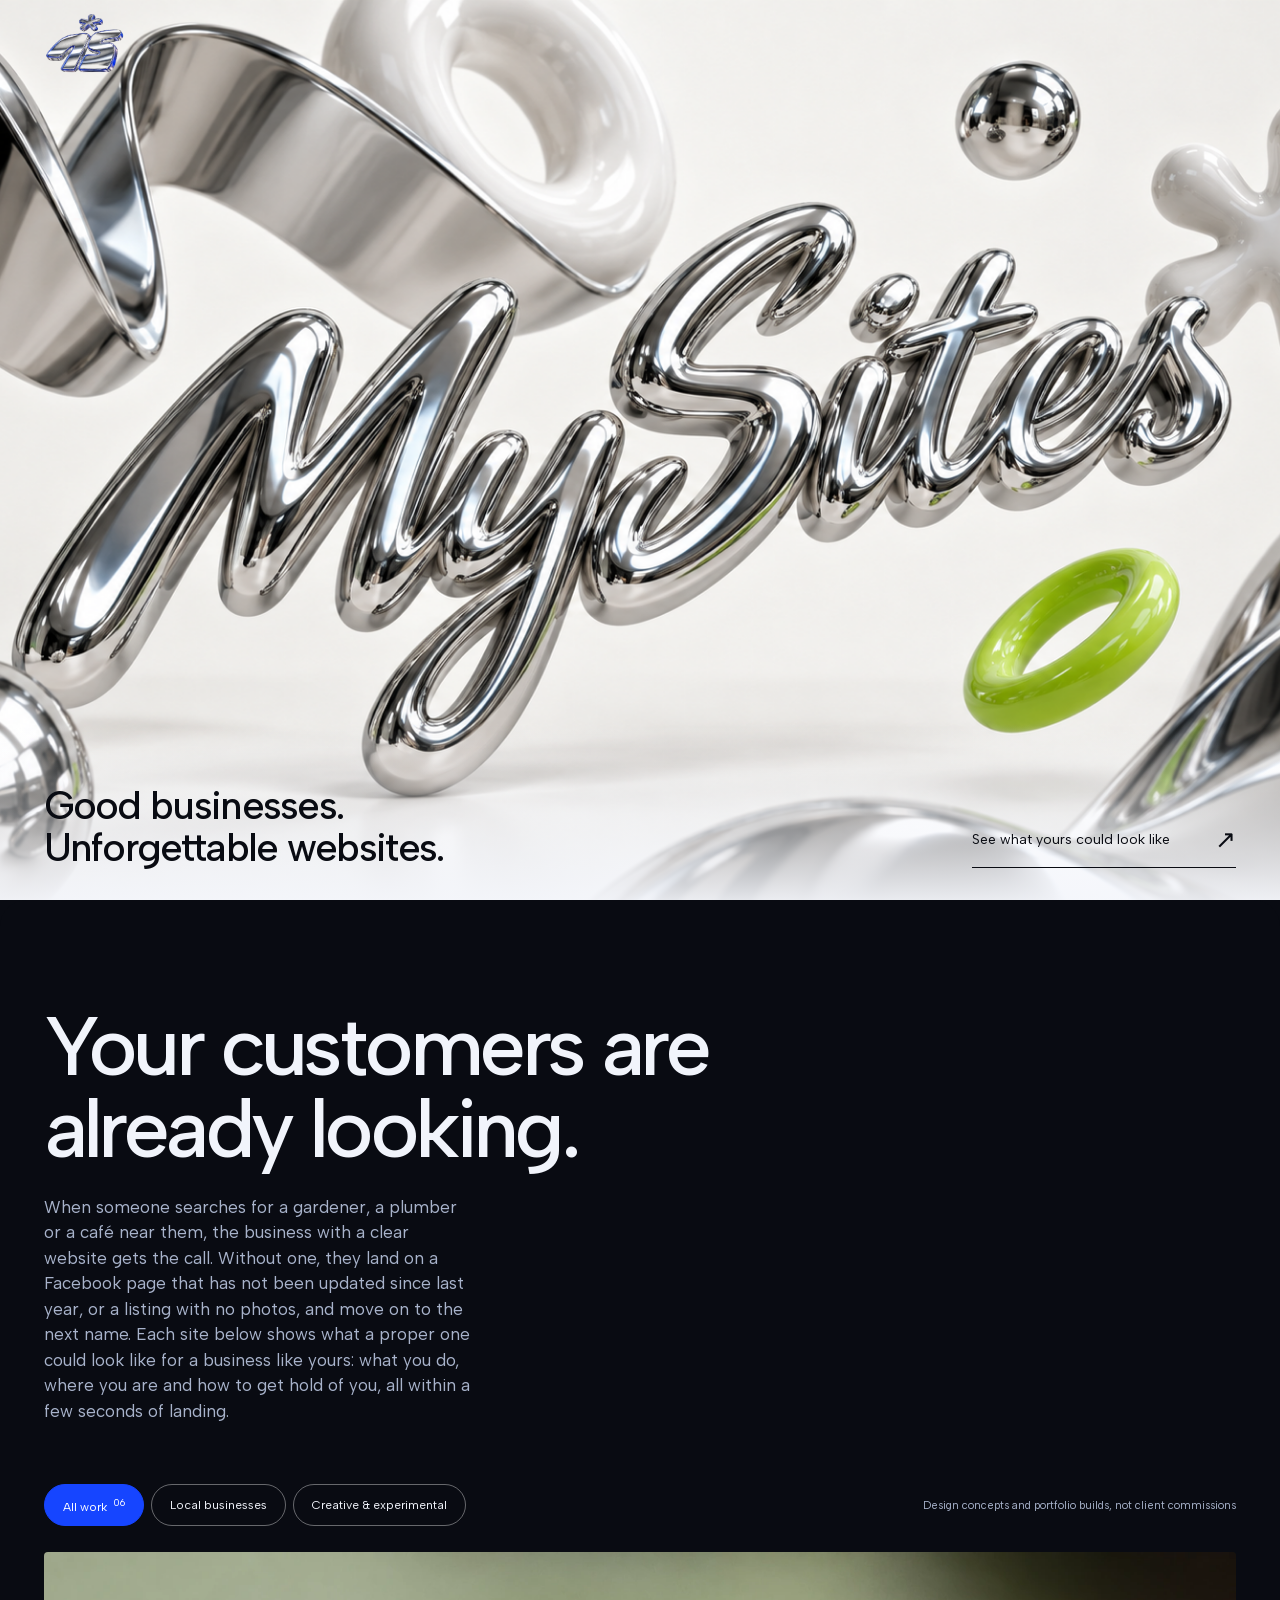
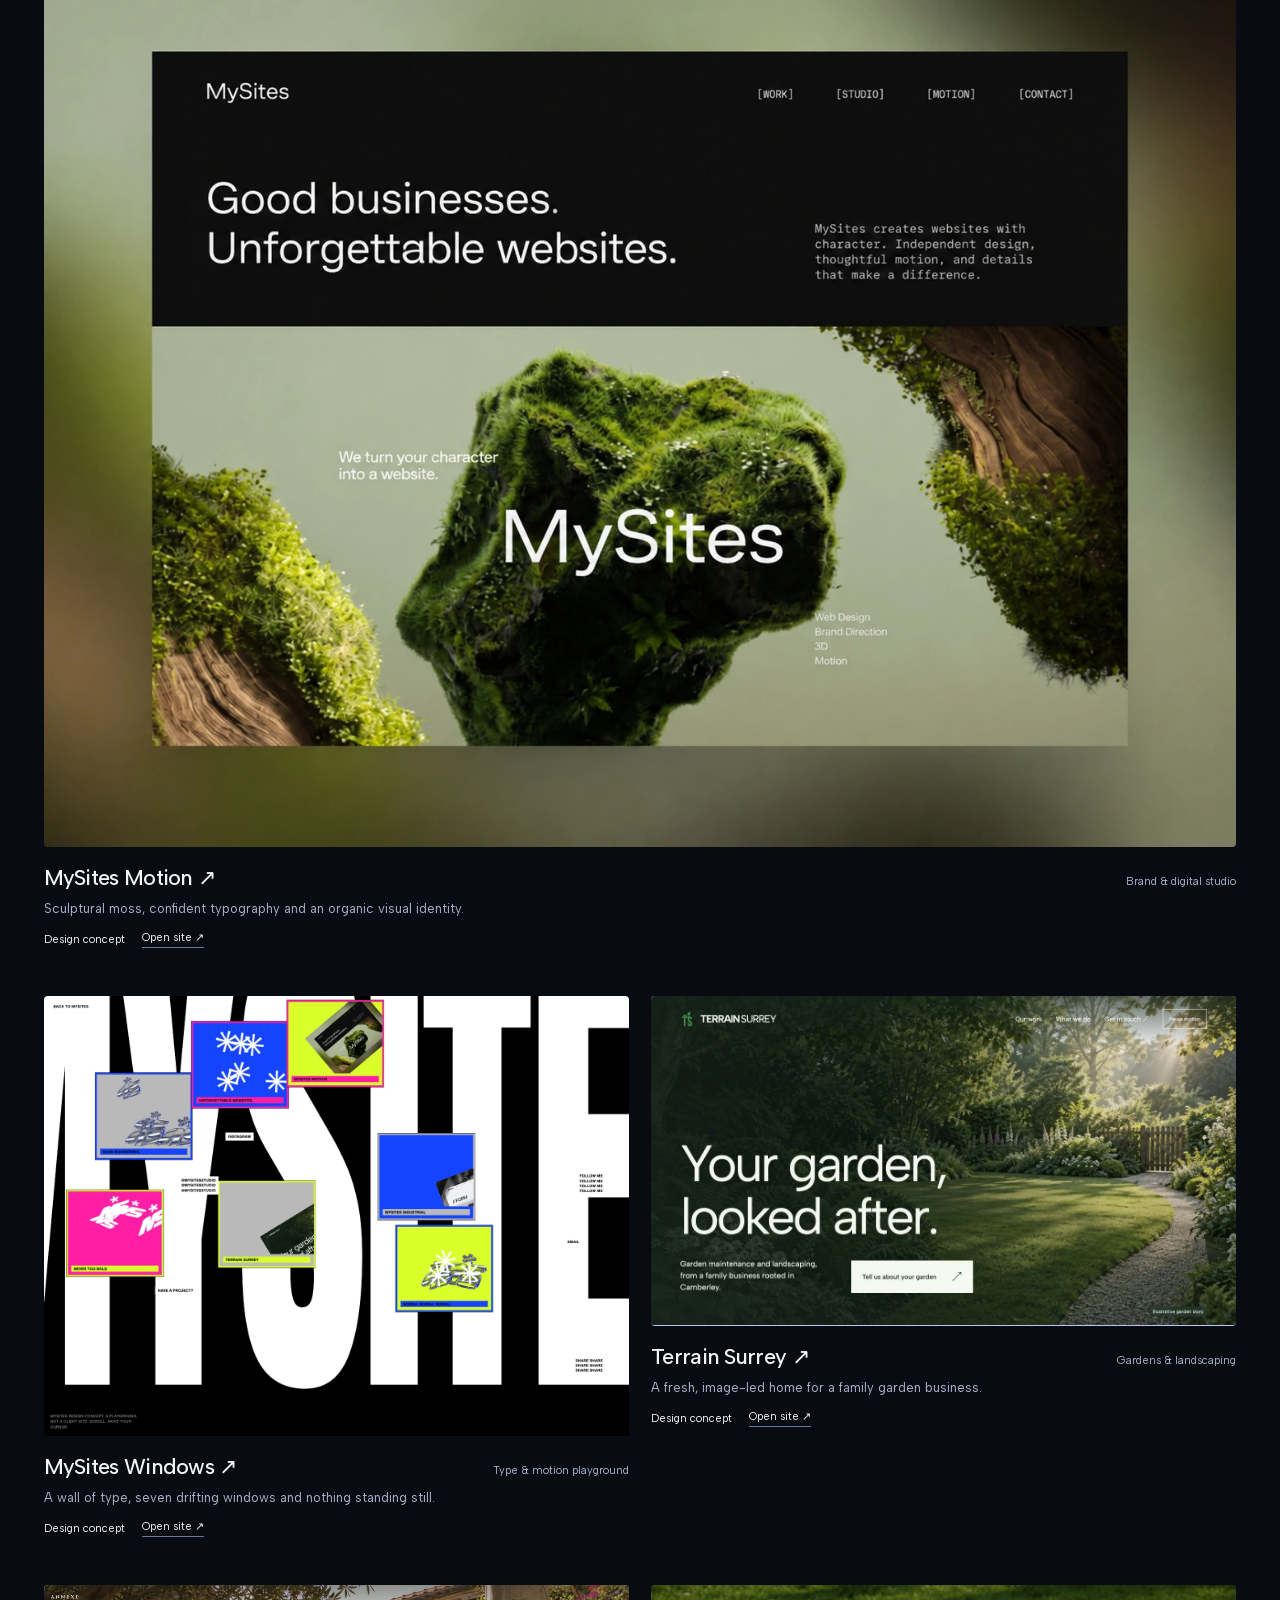
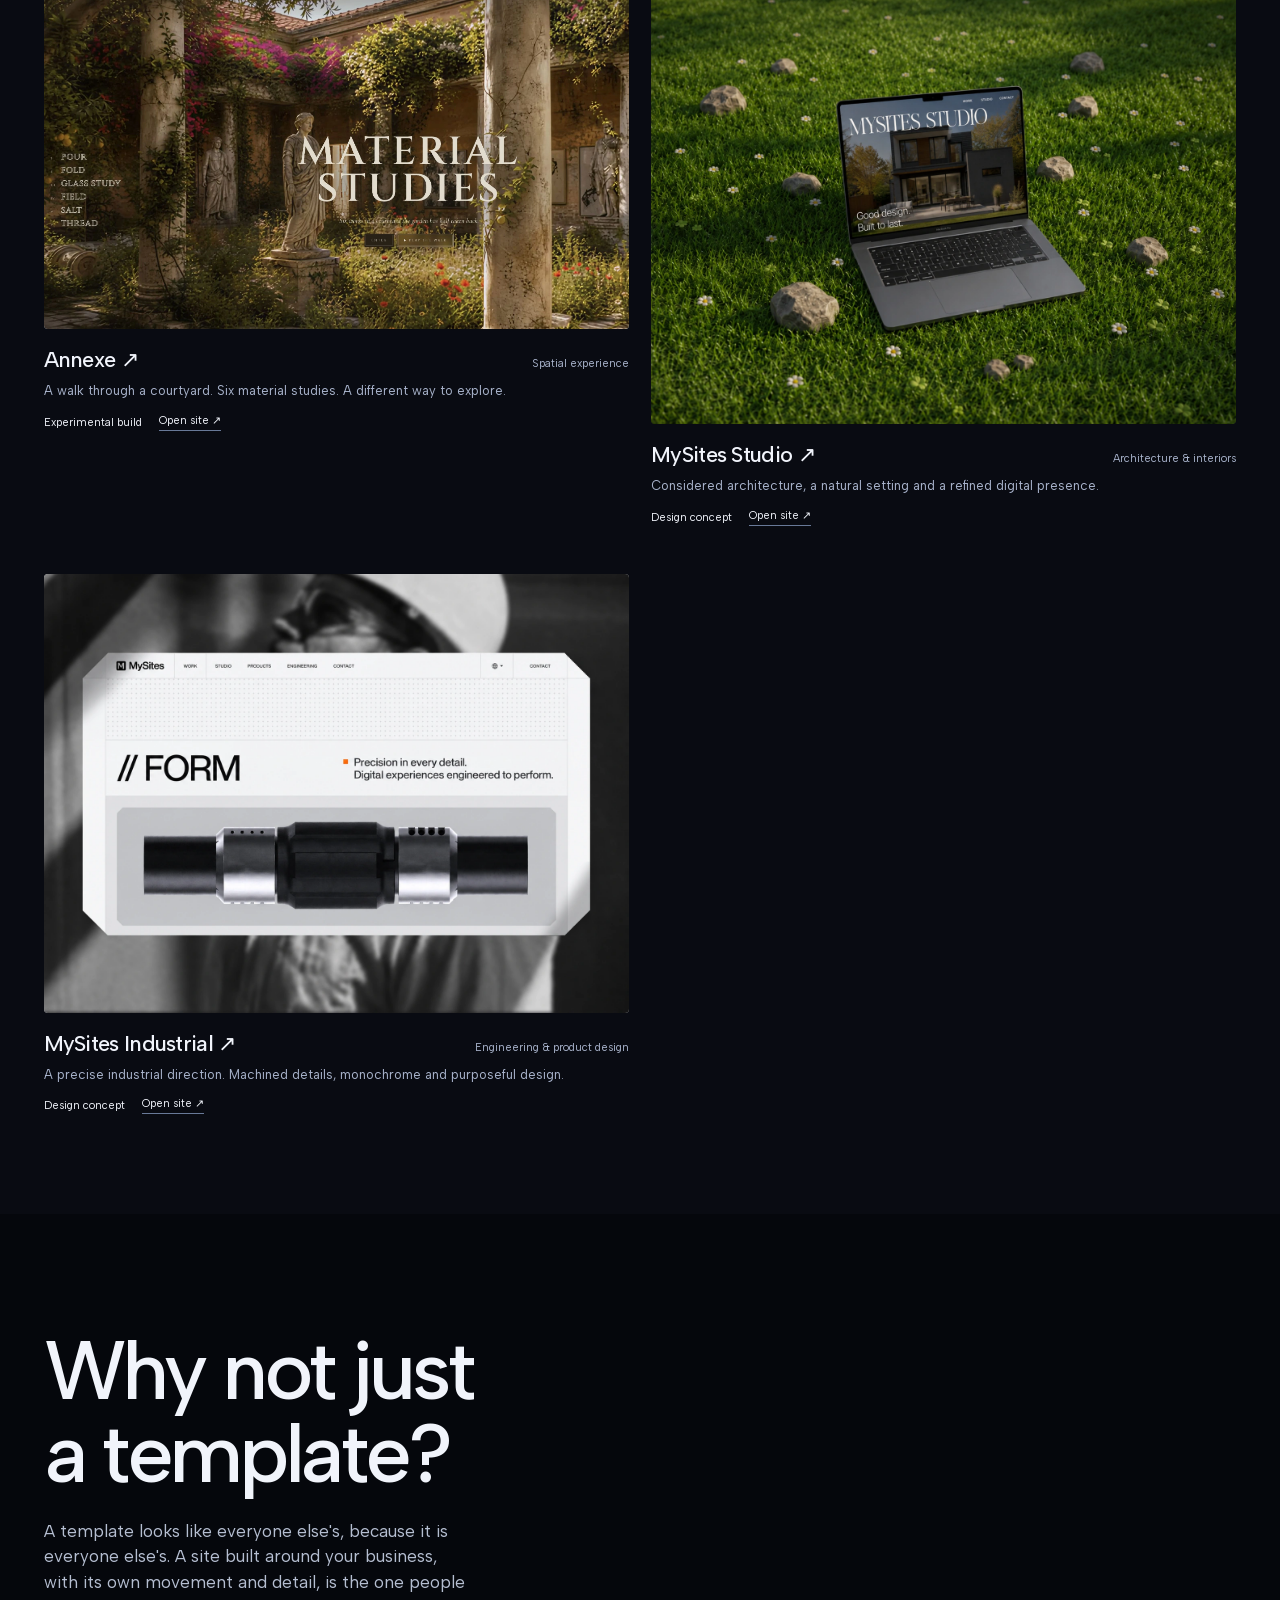
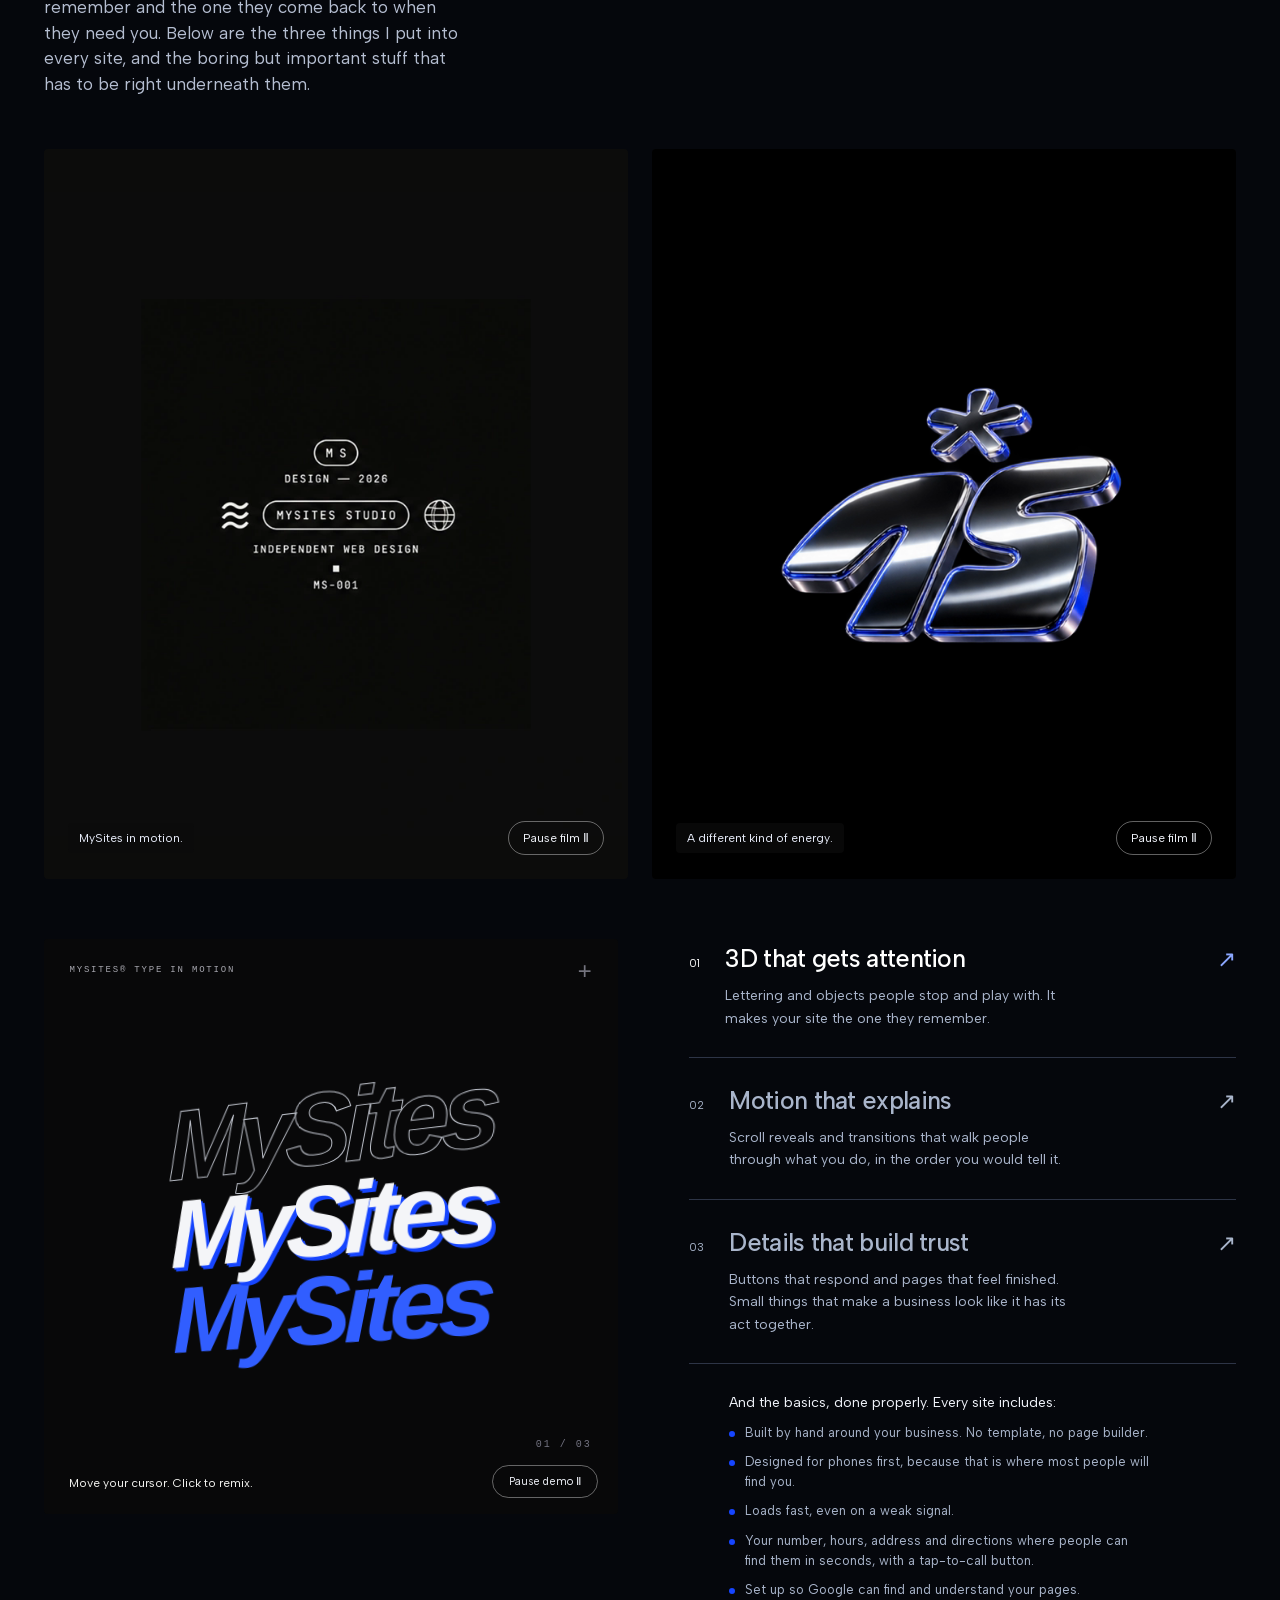
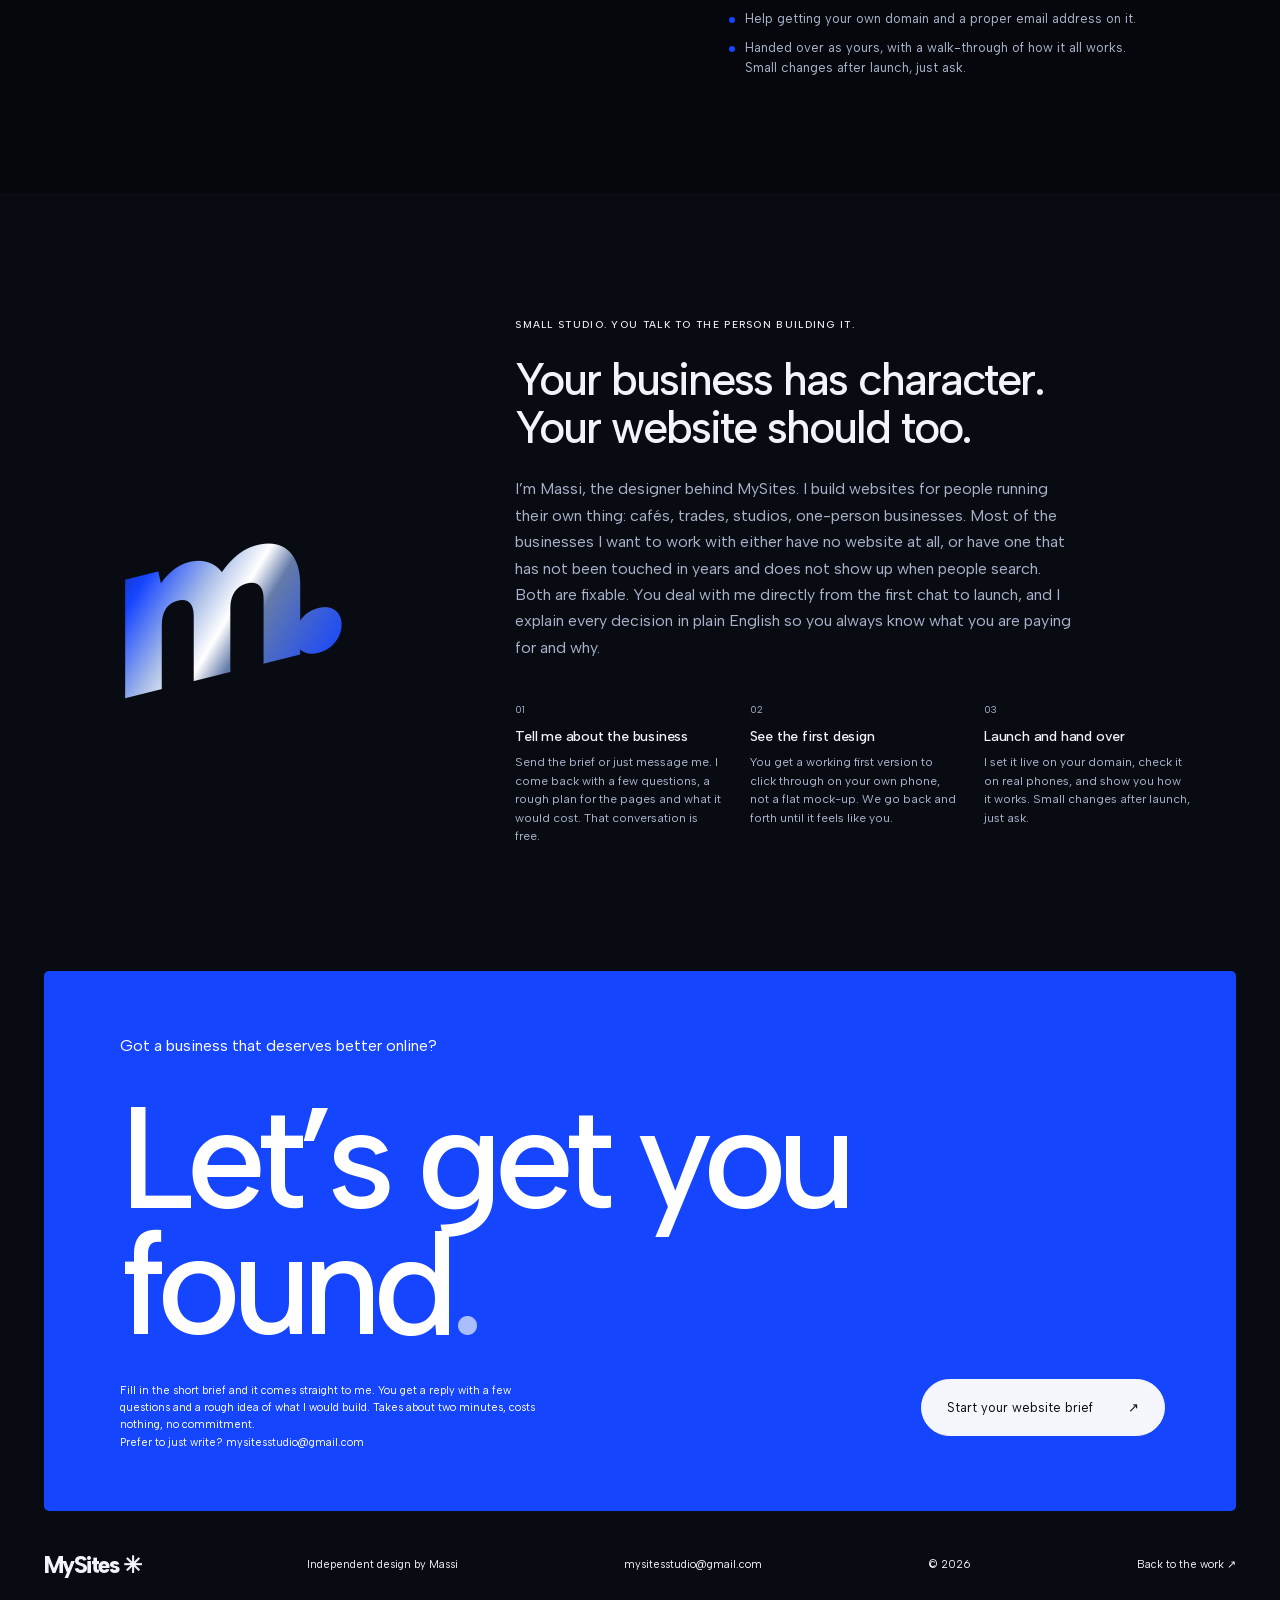
==== 08-portfolio/index.html @ cdf66509 "Smoother, slower preview scrub and softer page scroll Co-Authored-By: Claude Fable 5.1 <noreply@anth" ====
<!doctype html>
<html lang="en-GB">
<head>
<meta charset="utf-8"><meta name="viewport" content="width=device-width,initial-scale=1">
<title>MySites. Websites for local businesses, by Massi.</title>
<meta name="description" content="MySites builds websites for local businesses that need to be found, trusted and called. Independent web design by Massi. Start with a short brief.">
<meta name="theme-color" content="#090b12">
<link rel="icon" href="data:image/svg+xml,%3Csvg xmlns='http://www.w3.org/2000/svg' viewBox='0 0 64 64'%3E%3Crect width='64' height='64' rx='12' fill='%23d4ff38'/%3E%3Ctext x='12' y='47' font-size='45' font-family='Arial' font-weight='bold'%3Em%3C/text%3E%3C/svg%3E">
<link rel="preload" as="image" href="assets/mysites-chrome-gpt.png">
<link rel="stylesheet" href="assets/vendor/lenis.css"><link rel="stylesheet" href="style.css?v=37">
</head>
<body>
<a class="skip" href="#work">Skip to work</a>
<header class="header">
<a href="#" class="brand brand-mark" aria-label="MySites home"><img src="assets/mysites-monogram.webp" alt="MySites" width="443" height="338" decoding="async"></a>

</header>
<main>
<div class="hero-runway" id="hero-runway" data-film="assets/mysites-seedance2-upscaled.mp4">
<section class="hero" aria-labelledby="hero-title">
<div class="hero-top"><span>Independent web design. A little less ordinary.</span><div class="scene-tools" id="film-controls" hidden><button id="film-play" type="button">Play film ▷</button><button id="film-pause" type="button" aria-pressed="false">Pause motion Ⅱ</button></div></div>
<div id="stage" role="img" aria-label="MySites in mirror-polished chrome, surrounded by sculpted silver ribbons and porcelain objects"><img class="hero-poster" src="assets/mysites-chrome-gpt.png" alt="" width="1672" height="941" fetchpriority="high"><video id="hero-film" muted playsinline preload="none" aria-hidden="true" disablepictureinpicture></video></div>
<div class="hero-bottom"><h1 id="hero-title">Good businesses.<br>Unforgettable websites.</h1><a href="#work" class="work-link">See what yours could look like <span aria-hidden="true">↗</span></a></div>
</section>
</div>
<section class="work-section" id="work" aria-labelledby="work-title">
<div class="section-heading"><h2 id="work-title">Your customers are<br>already looking.</h2><p>When someone searches for a gardener, a plumber or a café near them, the business with a clear website gets the call. Without one, they land on a Facebook page that has not been updated since last year, or a listing with no photos, and move on to the next name. Each site below shows what a proper one could look like for a business like yours: what you do, where you are and how to get hold of you, all within a few seconds of landing.</p></div>
<div class="work-bar"><div role="group" aria-label="Filter projects" class="filters"><button class="active" data-filter="all" aria-pressed="true">All work <sup>06</sup></button><button data-filter="business" aria-pressed="false">Local businesses</button><button data-filter="creative" aria-pressed="false">Creative & experimental</button></div><span class="work-note">Design concepts and portfolio builds, not client commissions</span></div>
<p id="filter-status" class="sr-only" aria-live="polite"></p>
<div id="projects" class="projects"></div>
</section>
<section id="playground" class="playground" aria-labelledby="play-title">
<div class="play-intro"><h2 id="play-title">Why not just<br>a template?</h2><p>A template looks like everyone else's, because it is everyone else's. A site built around your business, with its own movement and detail, is the one people remember and the one they come back to when they need you. Below are the three things I put into every site, and the boring but important stuff that has to be right underneath them.</p></div>
<div class="brand-studies">
<figure class="brand-ident"><video id="brand-ident-film" muted loop playsinline preload="metadata" poster="assets/mysites-brand-ident.webp" aria-label="MySites motion identity: five fast-cut monochrome studio layouts"><source src="assets/mysites-brand-ident.mp4" type="video/mp4"></video><figcaption><span>MySites in motion.</span><button id="ident-pause" type="button" aria-pressed="false" aria-label="Pause monochrome film">Pause film Ⅱ</button></figcaption></figure>
<figure class="brand-ident"><video id="montage-film" muted loop playsinline preload="metadata" poster="assets/montage/a0.png" aria-label="MySites chrome and cobalt motion film"><source src="assets/mysites-fast-montage.mp4?v=2" type="video/mp4"></video><figcaption><span>A different kind of energy.</span><button type="button" aria-pressed="false" aria-label="Pause chrome film">Pause film Ⅱ</button></figcaption></figure>
</div>
<div class="play-layout">
<div class="experiment" data-demo="3d"><div class="identity-stage"><span class="identity-label">MYSITES® TYPE IN MOTION</span><span class="identity-cross" aria-hidden="true">+</span><button class="identity-remix" type="button" aria-label="Remix the MySites typography" data-layout="0"><span class="identity-stack" aria-hidden="true"><span>MySites</span><span>MySites</span><span>MySites</span></span></button><span class="identity-index" aria-hidden="true">01 / 03</span></div><div class="demo-type" aria-hidden="true"><span>Make</span><span>your</span><span>move.</span></div><div class="demo-interact" aria-hidden="true"><div class="demo-button">Hello, you. <span>↗</span></div><span class="demo-hint">Move your pointer around</span></div><span class="experiment-caption">Move your cursor. Click to remix.</span><button id="demo-pause" aria-pressed="false" type="button">Pause demo Ⅱ</button></div>
<div class="capabilities"><button class="capability active" data-demo="3d" aria-pressed="true"><span class="cap-number">01</span><span><strong>3D that gets attention</strong><small>Lettering and objects people stop and play with. It makes your site the one they remember.</small></span><span class="cap-arrow">↗</span></button><button class="capability" data-demo="motion" aria-pressed="false"><span class="cap-number">02</span><span><strong>Motion that explains</strong><small>Scroll reveals and transitions that walk people through what you do, in the order you would tell it.</small></span><span class="cap-arrow">↗</span></button><button class="capability" data-demo="interaction" aria-pressed="false"><span class="cap-number">03</span><span><strong>Details that build trust</strong><small>Buttons that respond and pages that feel finished. Small things that make a business look like it has its act together.</small></span><span class="cap-arrow">↗</span></button><div class="foundation"><strong>And the basics, done properly. Every site includes:</strong><ul class="includes"><li>Built by hand around your business. No template, no page builder.</li><li>Designed for phones first, because that is where most people will find you.</li><li>Loads fast, even on a weak signal.</li><li>Your number, hours, address and directions where people can find them in seconds, with a tap-to-call button.</li><li>Set up so Google can find and understand your pages.</li><li>Help getting your own domain and a proper email address on it.</li><li>Handed over as yours, with a walk-through of how it all works. Small changes after launch, just ask.</li></ul></div></div>
</div>
</section>
<section class="about" aria-labelledby="about-title"><span class="about-mark" aria-hidden="true">m.</span><div><p class="kicker">SMALL STUDIO. YOU TALK TO THE PERSON BUILDING IT.</p><h2 id="about-title">Your business has character.<br>Your website should too.</h2><p>I’m Massi, the designer behind MySites. I build websites for people running their own thing: cafés, trades, studios, one-person businesses. Most of the businesses I want to work with either have no website at all, or have one that has not been touched in years and does not show up when people search. Both are fixable. You deal with me directly from the first chat to launch, and I explain every decision in plain English so you always know what you are paying for and why.</p><div class="process"><span><b>01</b><strong>Tell me about the business</strong><small>Send the brief or just message me. I come back with a few questions, a rough plan for the pages and what it would cost. That conversation is free.</small></span><span><b>02</b><strong>See the first design</strong><small>You get a working first version to click through on your own phone, not a flat mock-up. We go back and forth until it feels like you.</small></span><span><b>03</b><strong>Launch and hand over</strong><small>I set it live on your domain, check it on real phones, and show you how it works. Small changes after launch, just ask.</small></span></div></div></section>
<section id="contact" class="contact" aria-labelledby="contact-title"><p>Got a business that deserves better online?</p><h2 id="contact-title">Let’s get you<br>found<span>.</span></h2><button class="contact-button" id="open-brief">Start your website brief <span aria-hidden="true">↗</span></button><p class="contact-note">Fill in the short brief and it comes straight to me. You get a reply with a few questions and a rough idea of what I would build. Takes about two minutes, costs nothing, no commitment.<br>Prefer to just write? <a href="mailto:mysitesstudio@gmail.com">mysitesstudio@gmail.com</a></p></section>
</main>
<footer><a href="#" class="brand">MySites<span aria-hidden="true">✳</span></a><span>Independent design by Massi</span><a href="mailto:mysitesstudio@gmail.com">mysitesstudio@gmail.com</a><span>© 2026</span><a href="#work">Back to the work ↗</a></footer>
<dialog id="brief-dialog" aria-labelledby="brief-title"><form id="brief-form"><div class="dialog-top"><p class="kicker">YOUR PROJECT BRIEF</p><button type="button" id="close-brief" aria-label="Close project brief">×</button></div><h2 id="brief-title">Tell me about it.</h2><p class="brief-note">This opens an email to mysitesstudio@gmail.com with your answers filled in. Nothing is stored on this site.</p><label for="business">Business name</label><input id="business" name="business" required maxlength="120" autocomplete="organization"><label for="service">What do you need?</label><select id="service" name="service"><option>A first website</option><option>A website refresh</option><option>A portfolio or creative site</option><option>3D and animation</option></select><label for="details">A little about your project</label><textarea id="details" name="details" required maxlength="3000" rows="4" placeholder="What do you do, and what should the website get people to do? Call, book, visit, order?"></textarea><button class="save-brief" type="submit">Email your brief ↗</button><p id="brief-status" role="status"></p></form></dialog>

<script src="identity.js?v=1" defer></script><script type="module" src="scroll.js?v=2"></script>
<script src="main.js?v=17" defer></script><script type="module" src="hero.js?v=12"></script>
</body></html>
---- 08-portfolio/assets/vendor/lenis.css ----
html.lenis,
html.lenis body {
  height: auto;
}

.lenis:not(.lenis-autoToggle).lenis-stopped {
  overflow: clip;
}

.lenis [data-lenis-prevent],
.lenis [data-lenis-prevent-wheel],
.lenis [data-lenis-prevent-touch],
.lenis [data-lenis-prevent-vertical],
.lenis [data-lenis-prevent-horizontal] {
  overscroll-behavior: contain;
}

.lenis.lenis-smooth iframe {
  pointer-events: none;
}

.lenis.lenis-autoToggle {
  transition-property: overflow;
  transition-duration: 1ms;
  transition-behavior: allow-discrete;
}
---- 08-portfolio/style.css ----
@font-face{font-family:Albert;src:url(assets/albert-sans-latin.woff2) format("woff2");font-weight:100 900;font-style:normal;font-display:swap}
:root{--paper:#f4f6fb;--ink:#090b12;--muted:#5c6476;--acid:#1645ff;--line:#d4dbe8;--ease:cubic-bezier(.16,1,.3,1);color-scheme:light}*{box-sizing:border-box}html{scroll-behavior:smooth;scroll-padding-top:90px}body{margin:0;background:var(--paper);color:var(--ink);font-family:Albert,Arial,Helvetica,sans-serif;-webkit-font-smoothing:antialiased}button,input,textarea,select{font:inherit}a{color:inherit;text-decoration:none}button,a{-webkit-tap-highlight-color:transparent}button{color:inherit;cursor:pointer}button:focus-visible,a:focus-visible,input:focus-visible,textarea:focus-visible,select:focus-visible{outline:3px solid #4272ff;outline-offset:5px}button:disabled{cursor:default;opacity:.4}::selection{background:var(--acid);color:var(--ink)}h1,h2,h3,p{margin:0}button{border:0}img{display:block;width:100%;height:auto}.skip{position:fixed;top:-80px;left:20px;z-index:20;background:var(--acid);padding:15px}.skip:focus{top:20px}.sr-only{position:absolute;width:1px;height:1px;overflow:hidden;clip-path:inset(50%)}.header{height:86px;margin:0 3.4%;display:flex;align-items:center;justify-content:space-between;border-bottom:1px solid var(--line);position:relative;z-index:3}.brand{font-size:29px;font-weight:800;letter-spacing:-1.5px;display:flex;align-items:center;gap:5px}.brand-star{font-size:29px}.header nav{display:flex;gap:34px;align-items:center;font-size:14px}.header nav a{transition:opacity .2s}.header nav a:hover{opacity:.6}sup{font-size:10px;vertical-align:super;margin-left:3px;font-weight:400}.nav-contact{background:var(--ink);color:white;padding:13px 18px;border-radius:3px;display:flex;gap:24px}.hero{height:calc(100svh - 86px);min-height:600px;max-height:1050px;position:relative;padding:25px 3.4% 32px;display:flex;flex-direction:column;overflow:hidden}.hero-top{display:flex;justify-content:space-between;align-items:center;font-size:12px;color:#4f586c;position:relative;z-index:2}.scene-tools{display:flex;gap:17px}.scene-tools button{font-size:11px;background:none;padding:10px 0;color:#4f586c}.hero-bottom{position:relative;z-index:2;margin-top:auto;display:flex;justify-content:space-between;align-items:flex-end;pointer-events:none}.hero-bottom a{pointer-events:auto}.hero h1{font-size:clamp(26px,3.1vw,47px);font-weight:500;letter-spacing:-1.7px;line-height:1.04}.work-link{display:flex;align-items:center;gap:45px;font-size:14px;border-bottom:1px solid var(--ink);padding:0 0 13px}.work-link span{font-size:25px;transition:transform .2s}.work-link:hover span{transform:translate(3px,-3px)}#stage{position:absolute;inset:0 0 85px;touch-action:pan-y}#stage canvas{width:100%;height:100%;display:block}.fallback-word{position:absolute;inset:0;display:flex;align-items:center;justify-content:center;font-size:clamp(50px,16vw,230px);font-weight:800;font-style:italic;letter-spacing:-.07em;color:#65718a;transform:rotate(-8deg)}.scene-ready .fallback-word{display:none}.work-section{padding:105px 3.4% 100px;background:#eef1f8;border-radius:26px 26px 0 0;position:relative}.section-heading{max-width:770px}.kicker{font-size:10px;font-weight:500;letter-spacing:1.3px;margin-bottom:25px}.section-heading h2,.play-intro h2{font-size:clamp(42px,6.5vw,94px);line-height:.99;letter-spacing:-.055em;font-weight:500}.section-heading>p:last-child,.play-intro>p:last-child{font-size:17px;line-height:1.5;max-width:430px;margin-top:25px;color:var(--muted)}.work-bar{display:flex;align-items:center;justify-content:space-between;margin:60px 0 26px;gap:25px}.filters{display:flex;gap:7px;flex-wrap:wrap}.filters button{background:transparent;border:1px solid #b8c4db;border-radius:30px;padding:11px 18px;font-size:12px;transition:background .2s,color .2s}.filters button.active{background:var(--ink);color:white;border-color:var(--ink)}.filters button:not(.active):hover{background:#dce5ff}.work-note{font-size:11px;color:var(--muted)}.projects{display:grid;grid-template-columns:repeat(2,minmax(0,1fr));gap:48px 22px}.project{min-width:0}.project:first-child{grid-column:1/-1}.project[hidden]{display:none}.project-meta{display:flex;justify-content:space-between;gap:10px;margin-top:17px;align-items:baseline}.project-meta h3{font-size:22px;font-weight:500;letter-spacing:-.7px}.project-meta .project-type{font-size:11px;color:var(--muted)}.project-desc{font-size:13px;color:var(--muted);margin-top:8px;line-height:1.5}.project-links{display:flex;align-items:center;gap:17px;flex-wrap:wrap;margin-top:13px;font-size:11px}.project-links a{border-bottom:1px solid #a4b0c8;padding-bottom:3px}.project-links a:hover{border-color:var(--ink)}.playground{padding:115px 3.4%;background:var(--ink);color:var(--paper)}.play-intro>p:last-child{color:#b5bed1}.play-layout{display:grid;grid-template-columns:1.05fr 1fr;gap:6%;margin-top:60px;align-items:stretch}.experiment{background:var(--acid);min-height:460px;position:relative;overflow:hidden;border-radius:4px;color:var(--ink);display:grid;place-items:center;perspective:800px}.experiment-caption{position:absolute;bottom:24px;left:25px;font-size:12px}.experiment>button{position:absolute;right:20px;bottom:16px;padding:9px;background:none;font-size:11px}.demo-orbit{width:250px;height:250px;position:relative;transform-style:preserve-3d;animation:orbit 12s linear infinite}.orbit-ring{position:absolute;inset:0;border:21px solid #e9eef8;border-top-color:#7588b6;border-bottom-color:white;border-radius:50%;box-shadow:0 5px 12px #15254f33,inset 0 5px 8px #15254f30}.ring-a{transform:rotateY(62deg) rotateX(12deg)}.ring-b{transform:rotateX(65deg) rotateY(-30deg)}.orbit-core{position:absolute;inset:80px;background:radial-gradient(circle at 32% 22%,#fff,#b4c3e2 40%,#333e5a 85%);border-radius:50%;box-shadow:20px 20px 35px #15254f25}.demo-type{display:none;font-weight:800;font-size:100px;letter-spacing:-7px;line-height:.82;text-align:left}.demo-type span{display:block;animation:word-slide 3s var(--ease) infinite alternate}.demo-type span:nth-child(2){animation-delay:.13s}.demo-type span:nth-child(3){animation-delay:.26s}.demo-interact{display:none;flex-direction:column;gap:28px;align-items:center}.demo-button{background:var(--ink);color:var(--acid);font-size:23px;padding:28px 38px;border-radius:80px;transform:translate(var(--mx,0px),var(--my,0px));transition:transform .18s ease-out;display:flex;gap:55px}.demo-hint{font-size:12px}.experiment[data-demo="motion"] .demo-orbit,.experiment[data-demo="interaction"] .demo-orbit{display:none}.experiment[data-demo="motion"] .demo-type{display:block}.experiment[data-demo="interaction"] .demo-interact{display:flex}.demo-paused *{animation-play-state:paused!important}.capability{display:flex;text-align:left;align-items:baseline;gap:25px;width:100%;background:none;color:#a9b5cb;border-bottom:1px solid #2d3446;padding:27px 0;transition:color .2s}.capability:first-child{padding-top:4px}.capability.active,.capability:hover{color:var(--paper)}.cap-number{font-size:11px}.capability strong{font-size:25px;font-weight:500;letter-spacing:-.7px}.capability small{display:block;max-width:340px;font-size:14px;line-height:1.6;margin-top:12px;color:#a9b5cb}.cap-arrow{margin-left:auto;font-size:23px}.capability.active .cap-arrow{color:var(--acid)}.foundation{padding:28px 0 0 40px}.foundation strong{font-size:14px;font-weight:400}.foundation p{font-size:13px;color:#a9b5cb;line-height:1.6;margin-top:9px;max-width:330px}.about{padding:125px 7%;display:grid;grid-template-columns:1fr 2fr;gap:8%;align-items:center}.about-mark{font-size:230px;font-weight:900;font-style:italic;letter-spacing:-25px;transform:rotate(-14deg)}.about h2{font-size:clamp(30px,3.5vw,50px);font-weight:500;letter-spacing:-2px;line-height:1.06}.about p:not(.kicker){font-size:16px;color:var(--muted);line-height:1.65;max-width:560px;margin-top:25px}.process{display:flex;gap:26px;margin-top:42px;font-size:12px}.process b{display:block;font-size:10px;margin-bottom:12px;font-weight:400;color:var(--muted)}.contact{margin:0 3.4%;background:var(--acid);padding:65px 6% 60px;border-radius:5px;position:relative}.contact>p:first-child{font-size:16px;margin-bottom:40px}.contact h2{font-size:clamp(65px,11.2vw,162px);letter-spacing:-.065em;line-height:.88;font-weight:500}.contact h2>span{color:#a9bdff}.contact-button{position:absolute;right:6%;bottom:75px;background:var(--ink);color:white;border-radius:3px;padding:20px 25px;display:flex;gap:35px;align-items:center;font-size:13px;transition:transform .2s}.contact-button:hover{transform:translateY(-4px)}.contact-note{font-size:11px;margin-top:35px}footer{padding:40px 3.4%;display:flex;justify-content:space-between;align-items:center;font-size:11px;color:var(--muted)}footer .brand{font-size:23px;color:var(--ink)}dialog{border:0;border-radius:8px;width:min(560px,calc(100% - 28px));padding:36px;background:var(--paper);max-height:90dvh;box-shadow:0 20px 100px #0003}dialog::backdrop{background:#080d2088;backdrop-filter:blur(6px)}.dialog-top{display:flex;justify-content:space-between}.dialog-top .kicker{margin:0;padding-top:10px}.dialog-top button{font-size:28px;background:none;padding:0 7px}dialog h2{font-size:40px;font-weight:500;letter-spacing:-2px;margin-top:15px}.brief-note{font-size:13px;line-height:1.5;color:var(--muted);margin:15px 0 25px}dialog label{font-size:12px;display:block;margin:18px 0 8px}input,select,textarea{display:block;width:100%;padding:12px;background:white;border:1px solid #aebbd3;border-radius:3px;color:var(--ink)}textarea{resize:vertical}.save-brief{background:var(--ink);color:white;padding:16px;width:100%;margin-top:23px;border-radius:3px}#brief-status{font-size:12px;line-height:1.5;margin-top:12px;color:#1645ff}@keyframes orbit{from{transform:rotateY(-25deg) rotateZ(-20deg)}to{transform:rotateY(335deg) rotateZ(340deg)}}@keyframes word-slide{0%,15%{transform:translateX(-15px)}80%,100%{transform:translateX(25px)}}
@media(min-width:1600px){.projects,.section-heading,.work-bar,.play-intro,.play-layout{max-width:1600px;margin-left:auto;margin-right:auto}}
@media(max-width:800px){.header{height:74px}.header nav{gap:20px}.header nav a{font-size:12px}.brand{font-size:25px}.hero{height:calc(90svh - 74px);min-height:580px}.hero-top>span{max-width:170px;line-height:1.4}.hero h1{font-size:31px}.hero-bottom{align-items:flex-start;gap:20px;flex-direction:column}.work-link{gap:30px;font-size:12px;padding-bottom:7px}#stage{bottom:160px}.section-heading h2,.play-intro h2{font-size:60px}.work-section,.playground{padding-top:80px;padding-bottom:80px}.work-bar{align-items:flex-start;flex-direction:column;margin-top:40px}.project-meta{align-items:flex-start;flex-direction:column;gap:5px}.project-meta h3{font-size:21px}.project-desc{font-size:12px}.play-layout{grid-template-columns:1fr;gap:45px}.experiment{min-height:420px}.about{grid-template-columns:1fr;gap:35px;padding:75px 5%}.about-mark{font-size:110px;letter-spacing:-12px;line-height:1}.about h2{font-size:42px}.contact{padding:45px 6%}.contact-button{position:static;margin-top:35px}.contact h2{font-size:100px}.contact-note{margin-top:17px}footer{flex-wrap:wrap;gap:25px}footer>span{font-size:10px}}
@media(max-width:520px){.header{margin:0 5%;height:72px}.header nav{gap:17px}.header nav a:nth-child(2){display:none}.nav-contact{padding:10px 12px;gap:8px}.header .brand{font-size:23px}.brand-star{font-size:22px}.hero{padding:14px 5% 29px;min-height:590px;height:calc(90svh - 72px)}.hero-top{align-items:flex-start;font-size:10px}.hero-top>span{max-width:150px}.scene-tools{gap:12px}.scene-tools button{font-size:10px;padding-top:0}.hero h1{font-size:32px;letter-spacing:-1.3px}#stage{inset:50px -4% 150px}.work-section,.playground{padding:65px 5%}.section-heading h2,.play-intro h2{font-size:43px}.section-heading>p:last-child,.play-intro>p:last-child{font-size:15px;max-width:300px}.kicker{font-size:9px;margin-bottom:22px}.filters{gap:6px}.filters button{font-size:10px;padding:10px 13px}.projects{grid-template-columns:1fr;gap:35px}.project-meta{flex-direction:row;align-items:baseline}.project-meta .project-type{font-size:10px}.experiment{min-height:360px}.demo-orbit{width:210px;height:210px}.orbit-core{inset:65px}.capability{gap:16px;padding:24px 0}.capability strong{font-size:22px}.capability small{font-size:13px}.foundation{padding-left:31px}.about h2{font-size:36px;letter-spacing:-1.5px}.about p:not(.kicker){font-size:15px}.process{gap:19px;font-size:10px}.contact{margin:0 5%}.contact h2{font-size:75px}.contact>p:first-child{font-size:14px;margin-bottom:30px}.contact-button{font-size:12px;width:100%;justify-content:space-between}footer{padding:35px 5%}footer>span:nth-child(2){width:50%;text-align:right}dialog{padding:25px}}
@media(prefers-reduced-motion:reduce){html{scroll-behavior:auto}*,*::before,*::after{animation:none!important;transition:none!important}.demo-button{transform:none}}
.experiment[data-demo="3d"]{background:#090f29;aspect-ratio:1;min-height:0;align-self:start;color:#f4f6fb}
.experiment[data-demo="3d"]::after{content:"";position:absolute;inset:75% 0 0;background:linear-gradient(transparent,#030b26b3);pointer-events:none}
.experiment-caption,.experiment>button{z-index:1}
[hidden]{display:none!important}
.header{position:absolute;top:0;left:0;right:0;border-bottom-color:rgb(9 11 18 / .16)}
.hero{height:100svh;min-height:0;max-height:none;padding:108px 3.4% 32px}
.hero #stage{inset:0;overflow:hidden}
.hero-poster,#hero-film{position:absolute;inset:0;width:100%;height:100%;object-fit:cover}
.hero-bottom::before{content:"";position:absolute;z-index:-1;inset:-60px -8vw -32px;background:linear-gradient(transparent,rgb(244 246 251 / .93));pointer-events:none}
.hero-top>span,.scene-tools{background:rgb(244 246 251 / .8);padding:8px 10px;border-radius:3px}
#hero-film{opacity:0;pointer-events:none}
.film-loaded #hero-film{opacity:1}
.film-loaded .hero-poster{visibility:hidden}
.hero-runway.film-ready{height:600svh}
.film-ready .hero{position:sticky;top:0}
.film-ready #stage::after{content:"";position:absolute;inset:0;background:var(--paper);opacity:var(--white-blend,0);pointer-events:none;transition:opacity .2s linear}
.film-ready .hero-top{opacity:var(--hero-presence,1);transition:opacity .2s linear}
.film-ready .hero-bottom{opacity:calc(var(--outro,0) * var(--hero-presence,1));visibility:hidden;transform:translateY(calc((1 - var(--outro,0)) * 8px));transition:opacity .25s linear,transform .25s linear}
.film-ready.film-outro .hero-bottom{visibility:visible}
.hero-runway.film-ready+.work-section{background:var(--paper);border-radius:0;padding-top:clamp(36px,6svh,64px);margin-top:-100svh;z-index:3;transform:translateY(calc(-1 * var(--showcase-shift,0px)));opacity:var(--showcase-reveal,0);visibility:hidden;transition:opacity .2s linear}
.hero-runway.film-ready+.work-section.showcase-visible{visibility:visible}
.hero-runway.film-ready+.work-section>.section-heading,.hero-runway.film-ready+.work-section>.work-bar{transform:translateY(calc((1 - var(--showcase-reveal,0)) * 18px));transition:transform .2s ease-out}
@media(max-width:800px){.hero{padding:94px 5% 29px}.hero-top>span{max-width:180px}.hero-bottom::before{bottom:-29px}}
@media(max-height:520px){.hero{padding-top:92px;padding-bottom:20px}.hero-top>span{display:none}.hero h1{font-size:26px}.hero-top{justify-content:flex-end}}
@media(prefers-reduced-motion:reduce){.hero-runway.film-ready{height:auto}.film-ready .hero{position:relative}#hero-film{display:none}.film-loaded .hero-poster{visibility:visible}}

/* Fast-cut brand study, followed by the live chrome sculpture. */
.brand-ident{position:relative;margin:0 0 48px;background:#0c0c0b;overflow:hidden;border-radius:4px;height:clamp(380px,48vw,580px)}
.brand-ident video{width:100%;height:100%;object-fit:contain;display:block}
.brand-ident figcaption{position:absolute;bottom:24px;left:24px;right:24px;display:flex;align-items:center;justify-content:space-between;gap:20px;font-size:12px;color:#e8edfa}
.brand-ident button{color:inherit;background:none;border:1px solid #ffffff40;border-radius:30px;padding:9px 14px;font:inherit;cursor:pointer}
.brand-ident button:focus-visible{outline:2px solid var(--acid);outline-offset:4px}
@media(max-width:600px){.brand-ident{height:420px;margin-bottom:24px}.brand-ident figcaption{left:16px;right:16px;bottom:16px}}

.brand-studies{display:grid;grid-template-columns:repeat(2,minmax(0,1fr));gap:24px;margin-bottom:48px}
.brand-studies .brand-ident{height:auto;aspect-ratio:4/5;margin:0}
.brand-studies .brand-ident video{height:100%;width:100%}
@media(max-width:700px){.brand-studies{grid-template-columns:1fr;gap:24px;margin-bottom:32px}}
.brand-ident figcaption{z-index:1}
.brand-ident figcaption>span{padding:8px 11px;background:#0c0c0bbd;border-radius:4px}
.brand-ident button{background:#0c0c0bcc}
.brand-studies{margin-top:clamp(32px,4vw,52px)}

html.lenis,html.lenis body{scroll-behavior:auto!important}
@media(prefers-reduced-motion:reduce){html{scroll-behavior:auto}}

/* GPT-generated blank pages and chromatic lens distortion. */
.work-section{isolation:isolate}
@media(max-width:700px){}

/* Chrome / cobalt palette. Layout and component behaviour are unchanged. */
::selection{background:var(--acid);color:#fff}
.skip,.contact,.experiment{color:#fff}
.nav-contact,.filters button.active,.save-brief{background:var(--acid);color:#fff;border-color:var(--acid)}
.brand-star{color:var(--acid)}
.filters button:not(.active){background:#f4f6fbc9}
.contact-button{background:#f4f6fb;color:#090b12}
.demo-button{color:#fff}
.capability.active .cap-arrow{color:#86a3ff}
.about-mark{color:var(--acid);background:linear-gradient(135deg,#090b12 5%,#1645ff 27%,#abbfe7 40%,#fff 48%,#647ba9 54%,#1645ff 75%,#090b12);background-clip:text;-webkit-background-clip:text;-webkit-text-fill-color:transparent}

/* Dark studio colourway. */
:root{--paper:#090b12;--ink:#f1f4fb;--muted:#a8b3cb;--line:#293249;color-scheme:dark}
body,.work-section,.hero-runway.film-ready+.work-section,.about,footer{background:#090b12;color:#f1f4fb}
.header{color:#f1f4fb;border-bottom-color:#ffffff28}
.hero-top,.scene-tools button{color:#f1f4fb}
.hero-top>span,.scene-tools{background:#090b12c9}
.hero-bottom{color:#090b12}
.hero-bottom::before{background:linear-gradient(transparent,#f4f6fbed)}
.film-ready #stage::after{background:#f4f6fb}
.filters button:not(.active){background:#101729cc;color:#e5ebfa;border-color:#596581}
.filters button:not(.active):hover{background:#223359}
.project-links a{border-color:#687998}
.playground{background:#05070c;color:#f1f4fb}
.capability.active,.capability:hover{color:#fff}
.capability.active .cap-arrow{color:#8ba7ff}
.demo-button{background:#080c17;color:#fff}
.contact{background:#1645ff;color:#fff}
.contact-button{background:#f4f6fb;color:#090b12}
footer .brand{color:#f1f4fb}
input,select,textarea{background:#101726;color:#f1f4fb;border-color:#53607b}
dialog{background:#101521;color:#f1f4fb}
#brief-status{color:#9db6ff}
.header{background:#090b12e6}
.hero-bottom .work-link{border-color:#090b12}

/* Show every complete homepage at its natural proportions. */
.project-visual{position:relative;display:block;overflow:hidden;background:var(--project-bg,#090b12);border-radius:4px}
.project-visual img{display:block;width:100%;height:auto;aspect-ratio:auto;object-fit:contain;transform:none;box-shadow:none;border-radius:0}

/* Interactive type poster, replacing the liquid sculpture. */
.experiment[data-demo="3d"]{background:#070709;color:#f5f5f2;isolation:isolate}
.experiment[data-demo="3d"]::after{display:none}
.identity-stage{display:none;position:absolute;inset:0;overflow:hidden;background:#080809}
.experiment[data-demo="3d"] .identity-stage{display:block}
.identity-label{position:absolute;top:26px;left:26px;font:9px monospace;letter-spacing:1.8px;color:#a6a6ae}
.identity-cross{position:absolute;right:26px;top:20px;font:24px monospace;color:#74747e}
.identity-remix{position:absolute;inset:60px 0 70px;width:100%;border:0;background:transparent;color:inherit;padding:0;cursor:pointer;perspective:850px;touch-action:pan-y}
.identity-remix:focus-visible{outline:2px solid #7396ff;outline-offset:-10px}
.identity-stack{display:flex;flex-direction:column;align-items:center;justify-content:center;height:100%;transform:rotateX(-8deg) rotateY(-12deg) translate(var(--mx,0px),var(--my,0px));transition:transform .55s cubic-bezier(.2,.7,.2,1);pointer-events:none}
.identity-stack>span{display:block;font-family:Arial,Helvetica,sans-serif;font-size:clamp(52px,7.9vw,118px);font-weight:900;font-style:italic;line-height:.91;letter-spacing:-.075em;transform:translateX(-8px) skewY(-7deg);transition:transform .65s cubic-bezier(.22,1,.36,1),color .4s,text-shadow .4s;animation:identity-breathe 5s ease-in-out infinite alternate}
.identity-stack>span:nth-child(1){color:transparent;-webkit-text-stroke:1px #bdc1ca;animation-delay:-1s}
.identity-stack>span:nth-child(2){color:#f4f5f8;text-shadow:2px 2px 0 #1645ff,4px 4px 0 #1645ff;z-index:1}
.identity-stack>span:nth-child(3){color:#315eff;animation-delay:-2s}
.identity-remix[data-layout="1"] .identity-stack>span{transform:translateX(14px) skewY(6deg);letter-spacing:-.065em}
.identity-remix[data-layout="1"] .identity-stack>span:nth-child(2){transform:translateX(-15px) skewY(6deg);color:#315eff;text-shadow:none}
.identity-remix[data-layout="1"] .identity-stack>span:nth-child(3){color:#f4f5f8}
.identity-remix[data-layout="2"] .identity-stack>span{transform:rotate(-11deg) translateX(8px);color:transparent;-webkit-text-stroke:1px #e5e8f1;text-shadow:none}
.identity-remix[data-layout="2"] .identity-stack>span:nth-child(2){color:#315eff;-webkit-text-stroke:0;transform:rotate(-11deg) translateX(-10px)}
.identity-index{position:absolute;bottom:64px;right:26px;font:10px monospace;letter-spacing:2px;color:#737381}
.experiment-caption{pointer-events:none}
@keyframes identity-breathe{from{translate:0 -3px}to{translate:0 4px}}
.demo-paused .identity-stack>span{animation-play-state:paused}
.demo-paused .identity-stack{transform:rotateX(-8deg) rotateY(-12deg)}
@media(max-width:800px){.identity-stack>span{font-size:clamp(60px,14vw,112px)}}
@media(max-width:460px){.identity-label{font-size:8px;left:20px}.identity-stack>span{font-size:17vw}.experiment-caption{font-size:10px;left:20px}}
@media(prefers-reduced-motion:reduce){.identity-stack{transform:none!important}.identity-stack>span{animation:none!important;transition:none!important}}

/* v30: header bar runs edge to edge; side margin becomes padding so brand/nav positions are unchanged. */
.header{margin:0;padding:0 3.4%}
@media(max-width:520px){.header{padding:0 5%}}

/* v31: flat monochrome pill buttons. One shape for every control; cobalt only on the three primary actions. */
.nav-contact,.filters button,.scene-tools button,.experiment>button,.brand-ident button,.contact-button,.save-brief{
  border:1px solid rgb(255 255 255 / .38);border-radius:999px;background:transparent;color:#f1f4fb;
  transition:background-color .22s var(--ease),color .22s var(--ease),border-color .22s var(--ease),transform .22s var(--ease)
}
.filters button:not(.active),.experiment>button,.brand-ident button{background:transparent;color:#f1f4fb;border-color:rgb(255 255 255 / .38)}
.filters button:not(.active):hover,.experiment>button:hover,.brand-ident button:hover{background:#f4f6fb;color:#090b12;border-color:#f4f6fb}
.nav-contact,.filters button.active,.save-brief{background:var(--acid);color:#fff;border-color:var(--acid)}
.nav-contact:hover,.save-brief:hover{background:#3563ff;border-color:#3563ff}
.scene-tools{background:transparent;padding:0}
.scene-tools button,.experiment>button{padding:9px 16px;font-size:11px}
.scene-tools button{background:#090b12d9;border-color:transparent}
.scene-tools button:hover{background:#090b12;border-color:rgb(255 255 255 / .38)}
.contact-button{background:#f4f6fb;color:#090b12;border-color:#f4f6fb}
.contact-button:hover{background:#fff;transform:translateY(-2px)}
.nav-contact:active,.filters button:active,.scene-tools button:active,.experiment>button:active,.brand-ident button:active,.contact-button:active,.save-brief:active{transform:scale(.97)}
@media(prefers-reduced-motion:reduce){
  .nav-contact,.filters button,.scene-tools button,.experiment>button,.brand-ident button,.contact-button,.save-brief{transition:none;transform:none!important}
}

/* v32: chrome monogram from the fast montage replaces the header wordmark. */
.header .brand-mark{display:flex;align-items:center;height:100%}
.header .brand-mark img{height:62px;width:auto;display:block;transition:transform .3s var(--ease)}
.header .brand-mark:hover img{transform:translateY(-1px) scale(1.03)}
@media(max-width:520px){.header .brand-mark img{height:50px}}
@media(prefers-reduced-motion:reduce){.header .brand-mark img{transition:none;transform:none!important}}

/* v33: header is just the monogram. No bar, no border, no nav. */
.header{background:transparent;border-bottom:0;justify-content:flex-start}

/* v34: hero caption and film controls removed from view. Markup stays so hero.js keeps its handles. */
.hero-top{display:none}

/* v35: detailed copy. Included list and expanded process steps. */
.includes{list-style:none;margin:12px 0 0;padding:0;max-width:420px;display:grid;gap:9px;font-size:13px;line-height:1.55;color:#a9b5cb}
.includes li{padding-left:16px;position:relative}
.includes li::before{content:"";position:absolute;left:0;top:.62em;width:6px;height:6px;border-radius:50%;background:var(--acid)}
.process{flex-wrap:wrap;gap:28px}
.process span{flex:1 1 180px;max-width:240px}
.process strong{display:block;font-size:14px;font-weight:500;letter-spacing:-.2px}
.process small{display:block;margin-top:8px;font-size:12px;line-height:1.55;color:var(--muted)}
.contact-note{max-width:420px;line-height:1.55}
@media(max-width:520px){.process span{flex-basis:100%;max-width:none}}

/* v36: showcase cards react to scrolling. Reveal on entry, then a gentle drift while in view. Whole card moves, nothing is cropped. */
@supports (animation-timeline: view()) {
  @media (prefers-reduced-motion: no-preference) {
    .project{animation:card-enter linear both;animation-timeline:view();animation-range:entry 0% entry 85%}
    .project-visual{animation:card-drift linear both;animation-timeline:view();animation-range:cover 0% cover 100%}
    .project:nth-child(odd) .project-visual{animation-name:card-drift-b}
  }
}
@keyframes card-enter{from{opacity:0;transform:translateY(56px) scale(.965)}to{opacity:1;transform:none}}
@keyframes card-drift{from{transform:translateY(22px)}to{transform:translateY(-22px)}}
@keyframes card-drift-b{from{transform:translateY(34px)}to{transform:translateY(-34px)}}

/* v37: home-page previews are scroll-scrubbed clips of each site. */
.project-visual video{display:block;width:100%;height:auto;background:var(--project-bg,#090b12)}
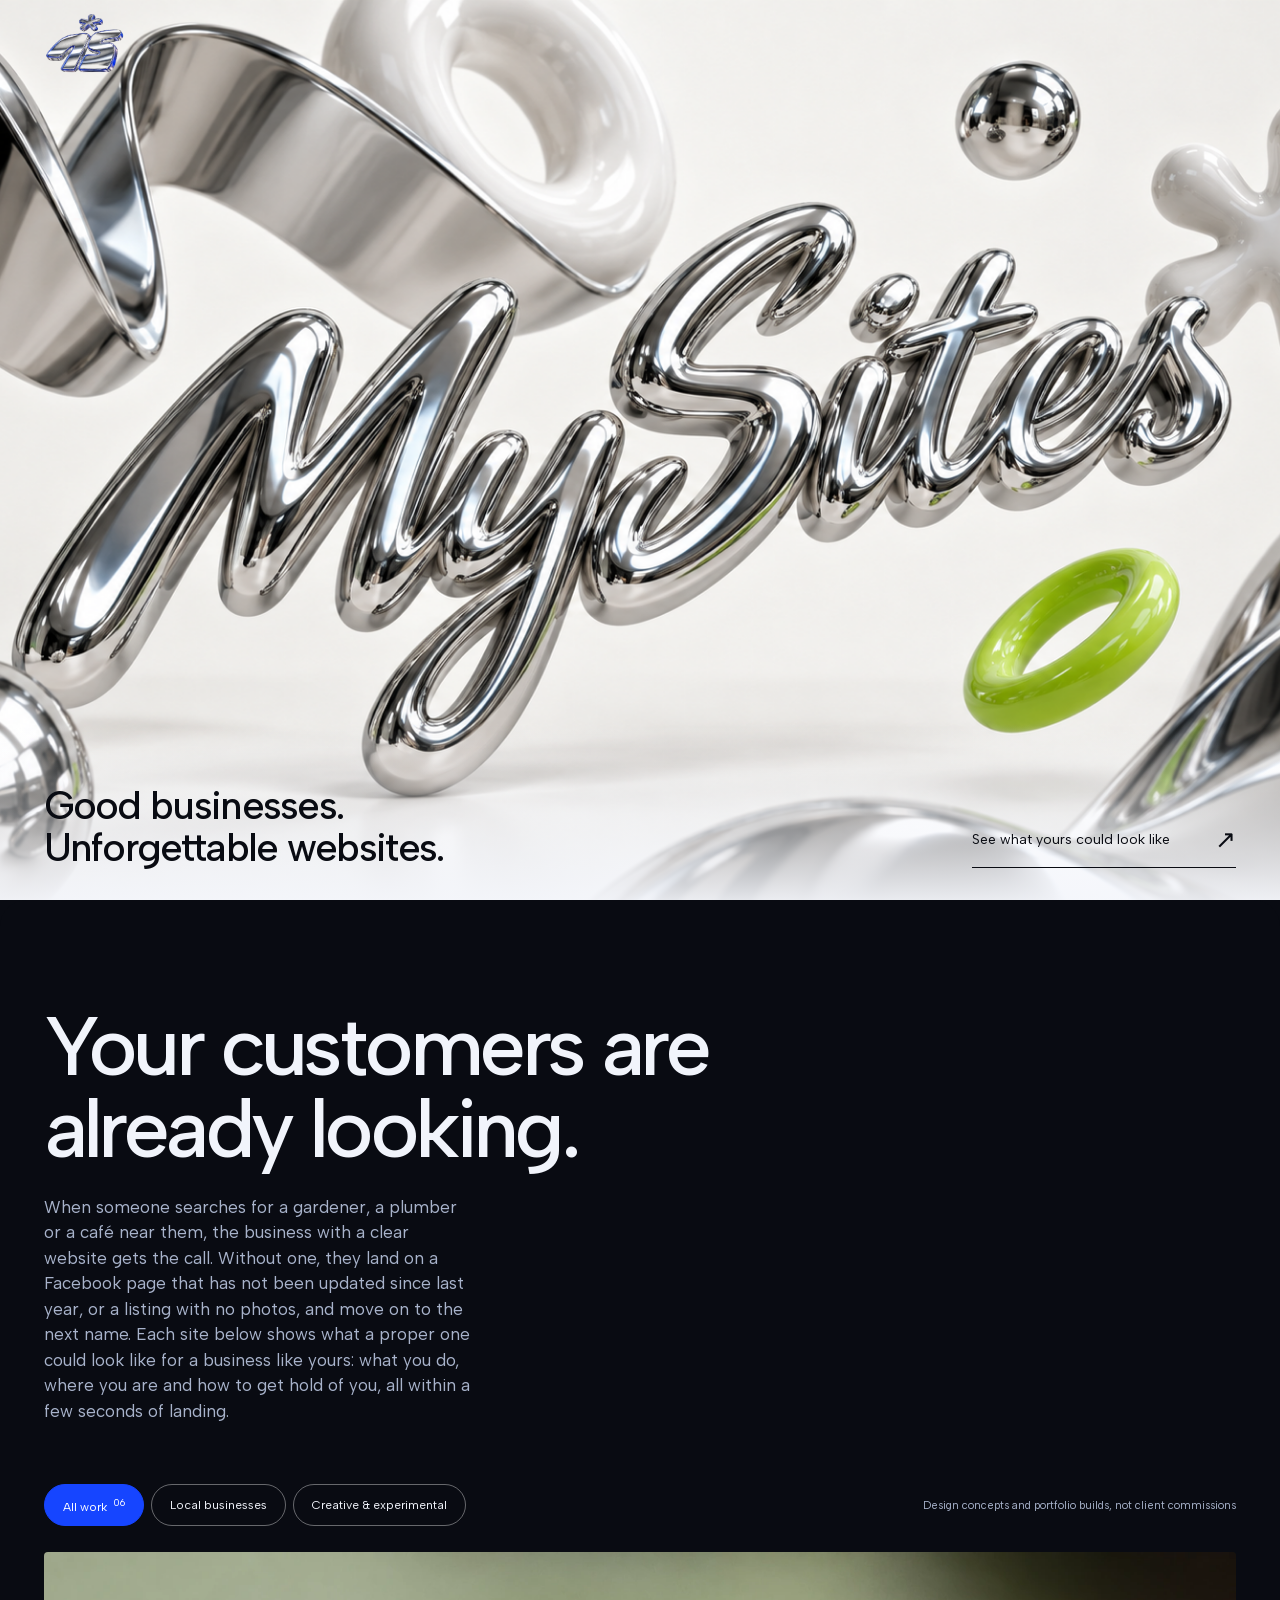
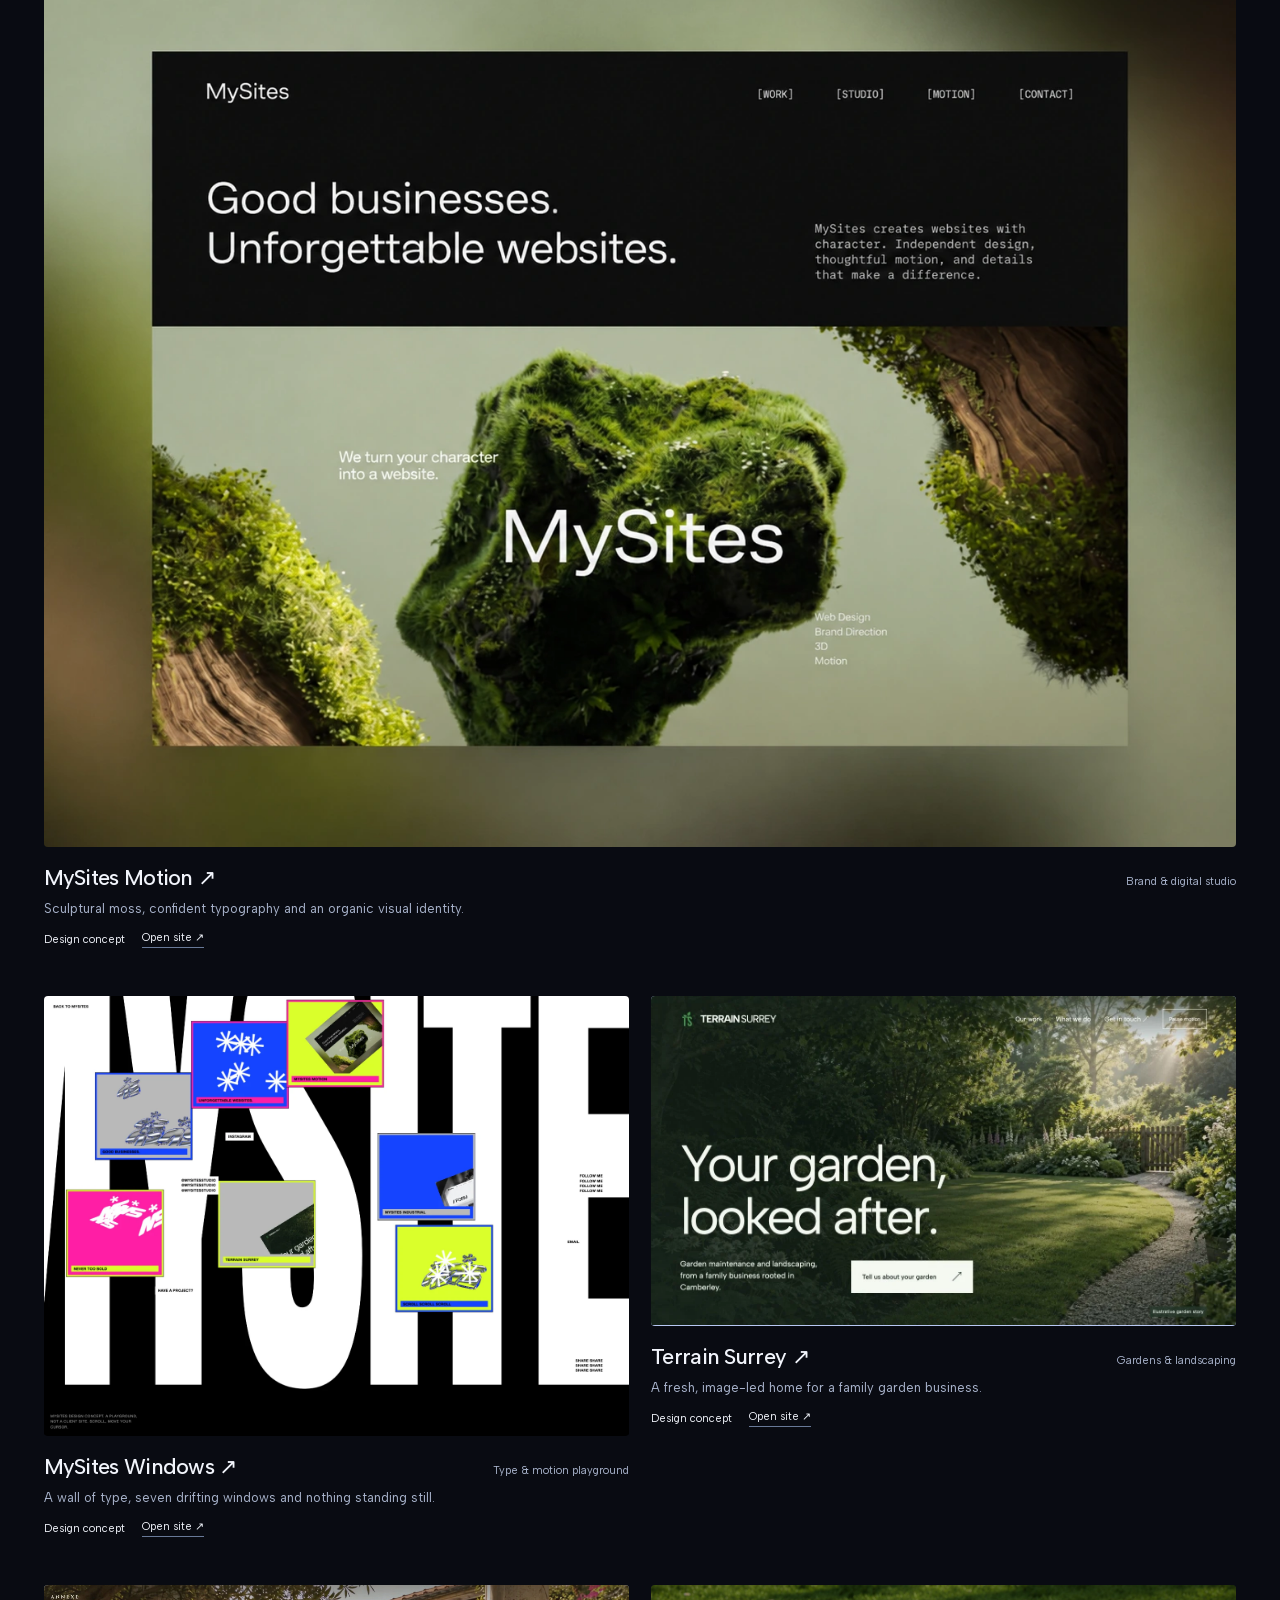
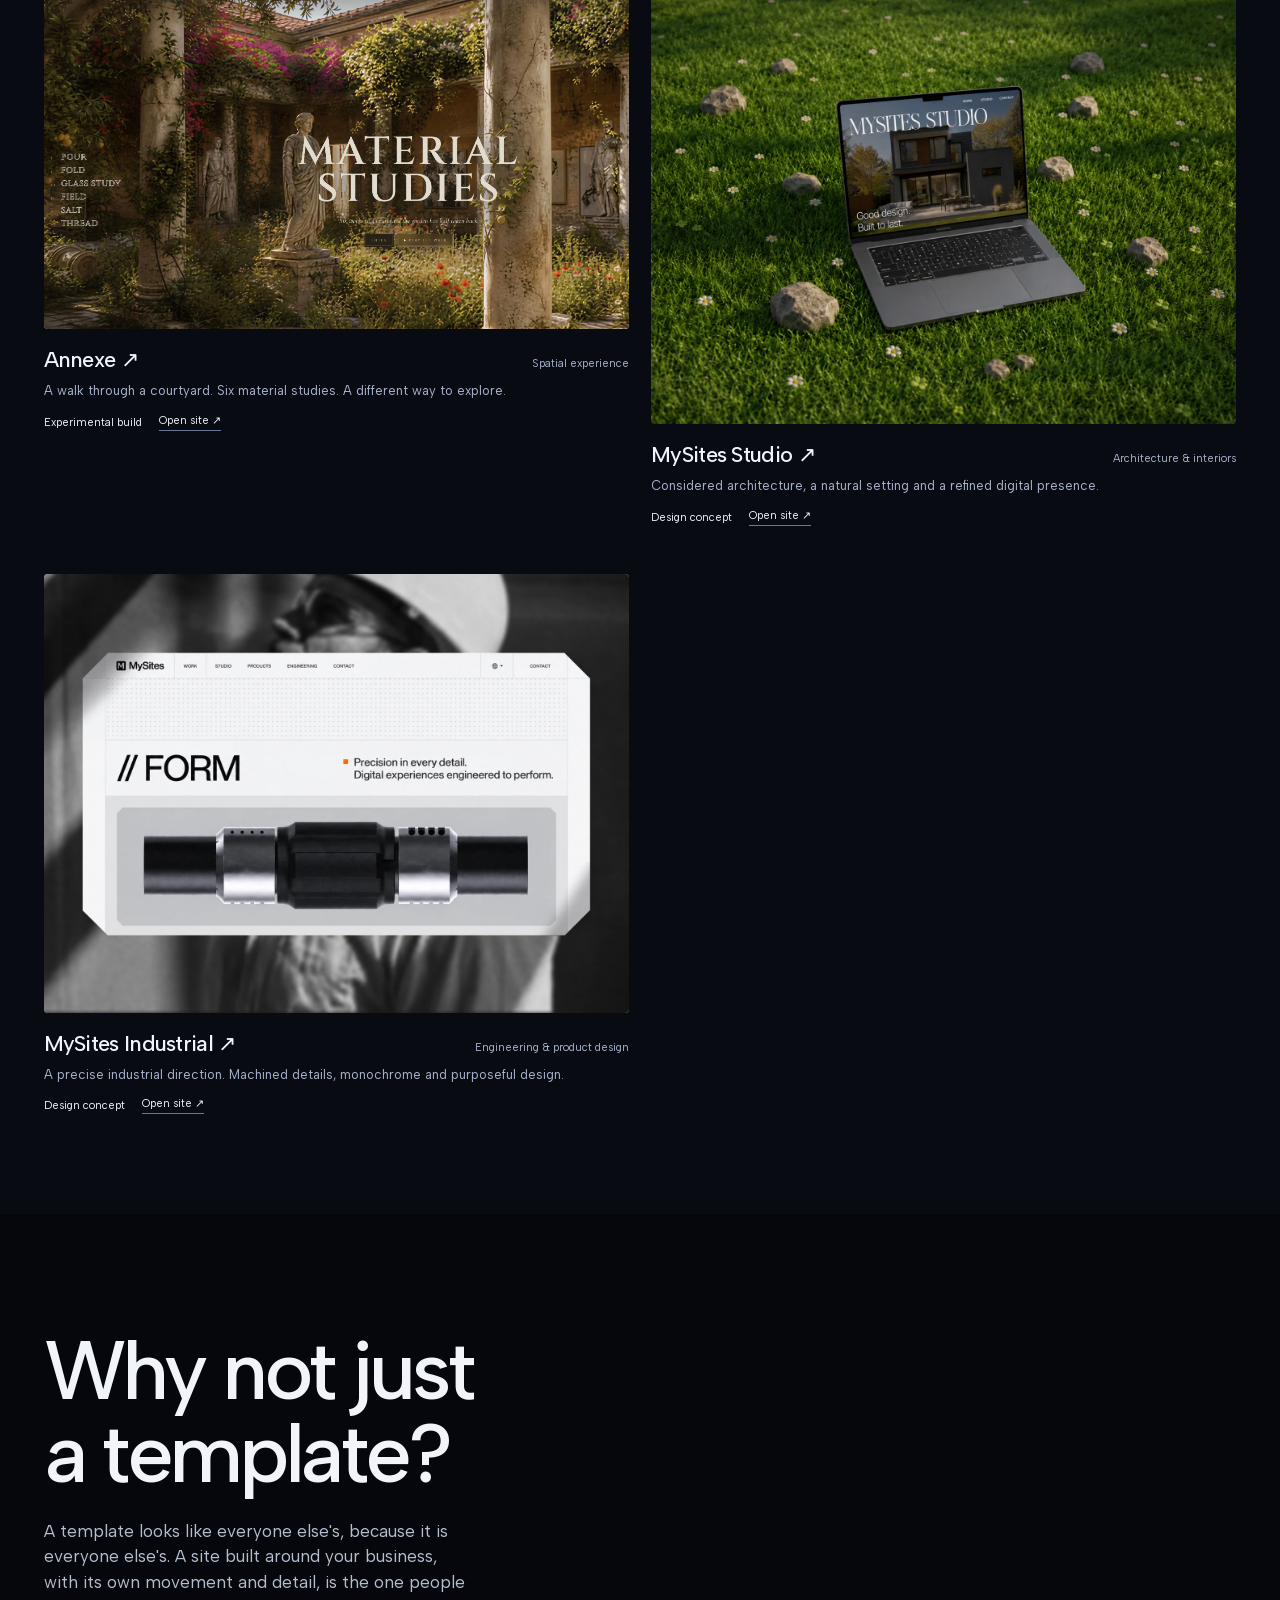
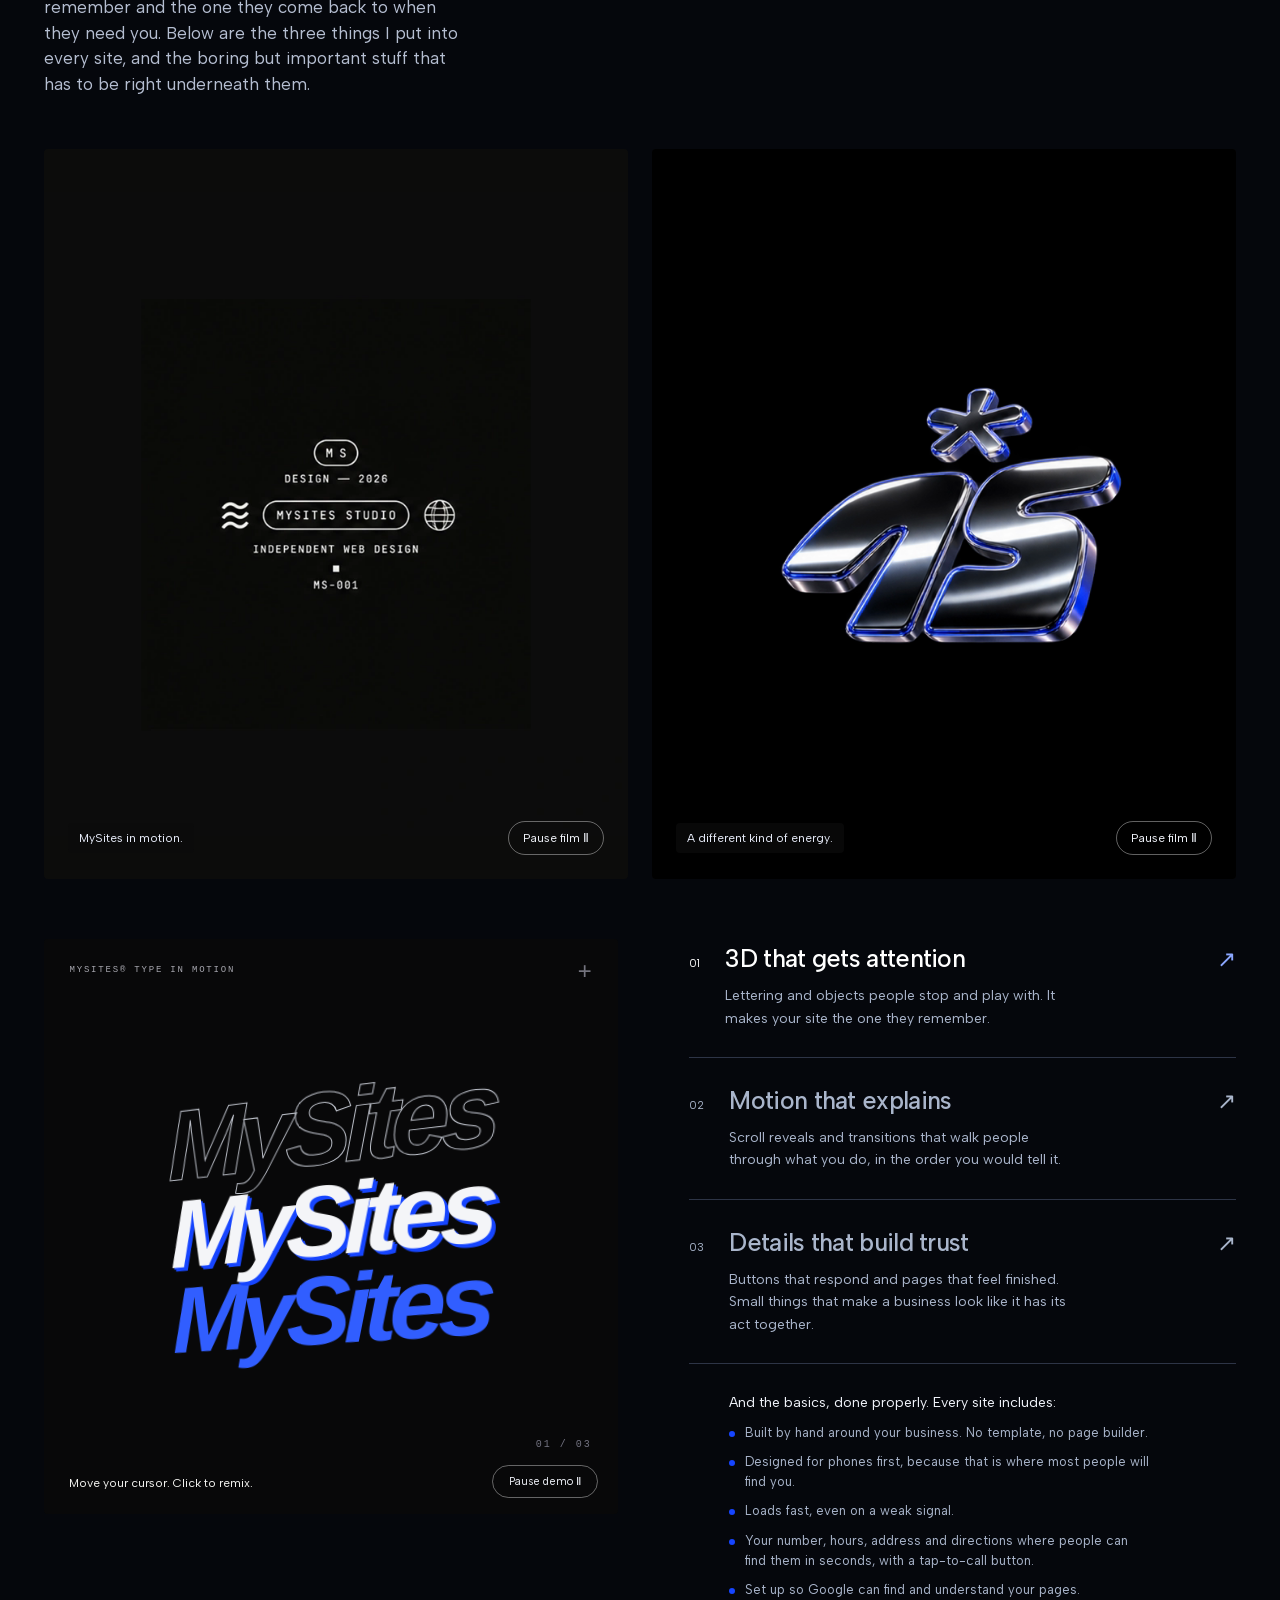
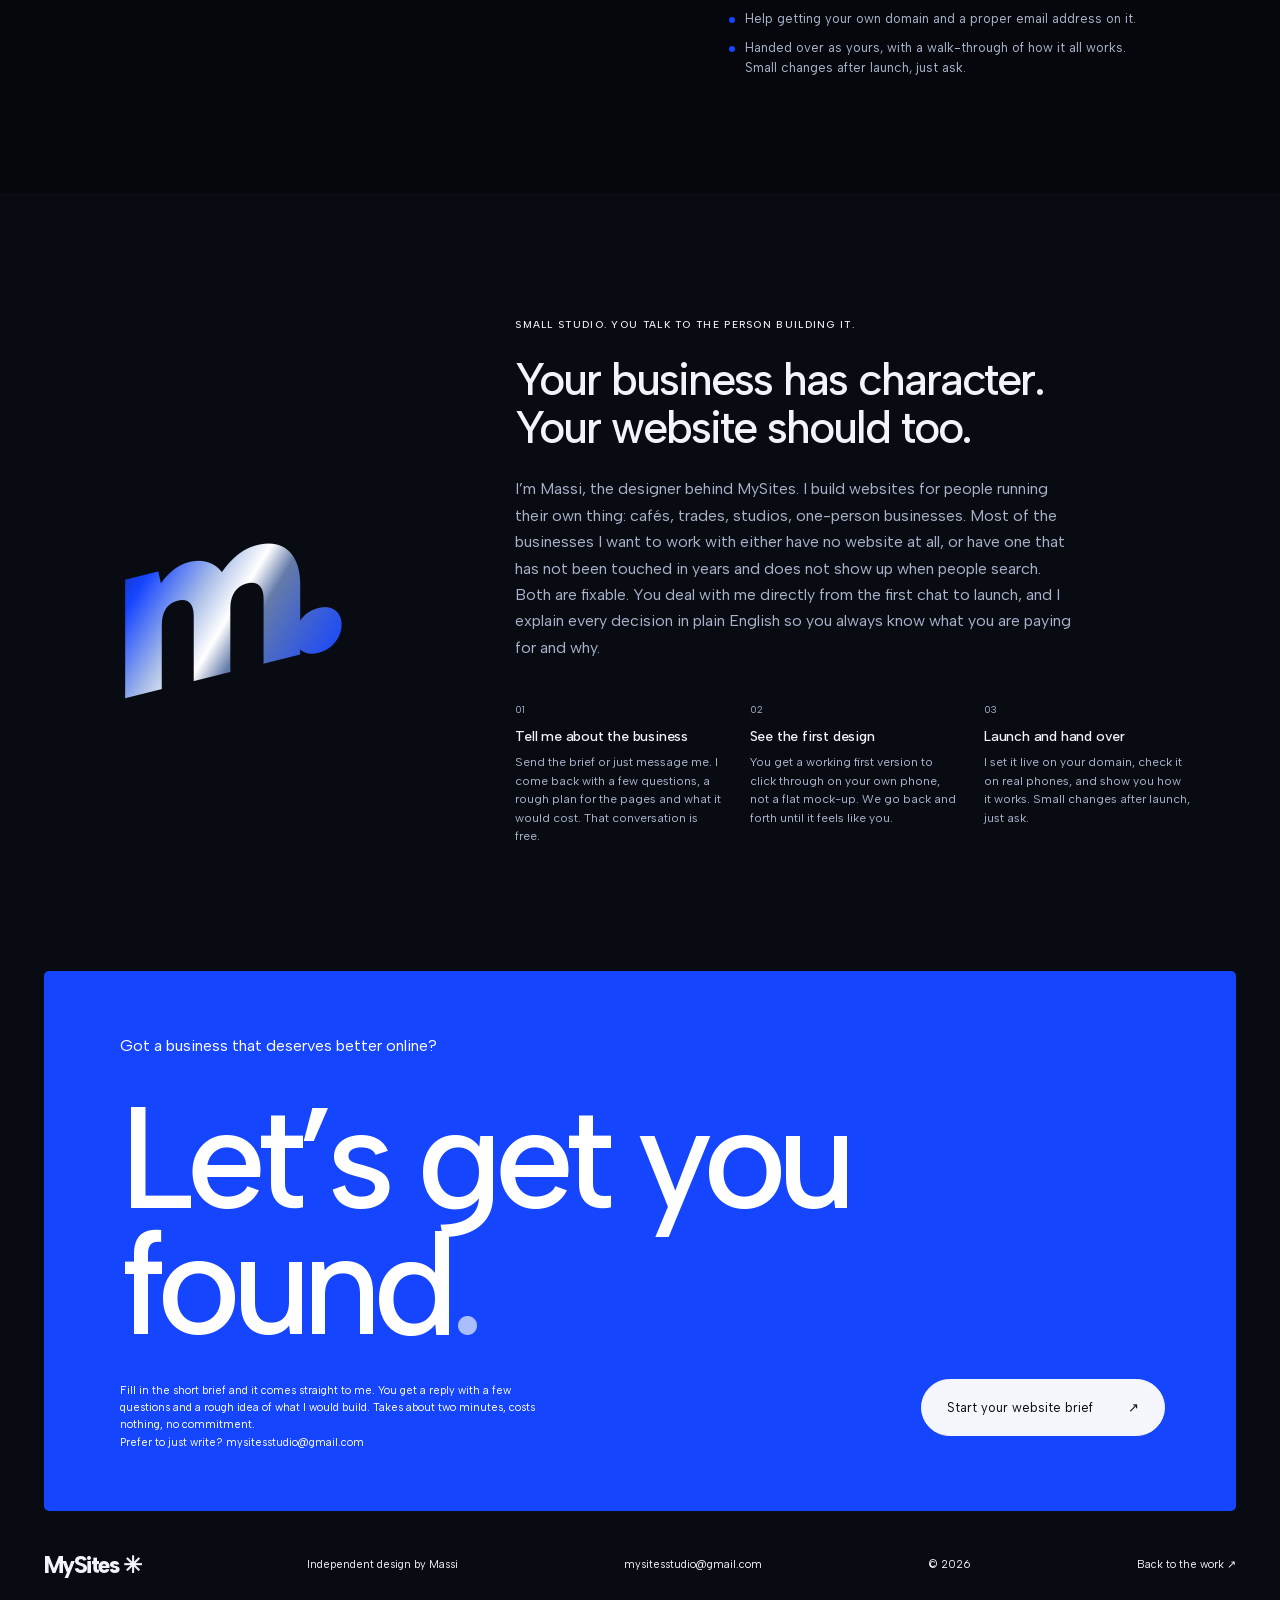
==== commit 58e58301: "Still preview for MySites Studio, much slower Annexe scrub Co-Authored-By: Claude Fable 5.1 <noreply" ====
--- a/08-portfolio/index.html
+++ b/08-portfolio/index.html
@@ -47,5 +47,5 @@
 <dialog id="brief-dialog" aria-labelledby="brief-title"><form id="brief-form"><div class="dialog-top"><p class="kicker">YOUR PROJECT BRIEF</p><button type="button" id="close-brief" aria-label="Close project brief">×</button></div><h2 id="brief-title">Tell me about it.</h2><p class="brief-note">This opens an email to mysitesstudio@gmail.com with your answers filled in. Nothing is stored on this site.</p><label for="business">Business name</label><input id="business" name="business" required maxlength="120" autocomplete="organization"><label for="service">What do you need?</label><select id="service" name="service"><option>A first website</option><option>A website refresh</option><option>A portfolio or creative site</option><option>3D and animation</option></select><label for="details">A little about your project</label><textarea id="details" name="details" required maxlength="3000" rows="4" placeholder="What do you do, and what should the website get people to do? Call, book, visit, order?"></textarea><button class="save-brief" type="submit">Email your brief ↗</button><p id="brief-status" role="status"></p></form></dialog>
 
 <script src="identity.js?v=1" defer></script><script type="module" src="scroll.js?v=2"></script>
-<script src="main.js?v=17" defer></script><script type="module" src="hero.js?v=12"></script>
+<script src="main.js?v=18" defer></script><script type="module" src="hero.js?v=12"></script>
 </body></html>
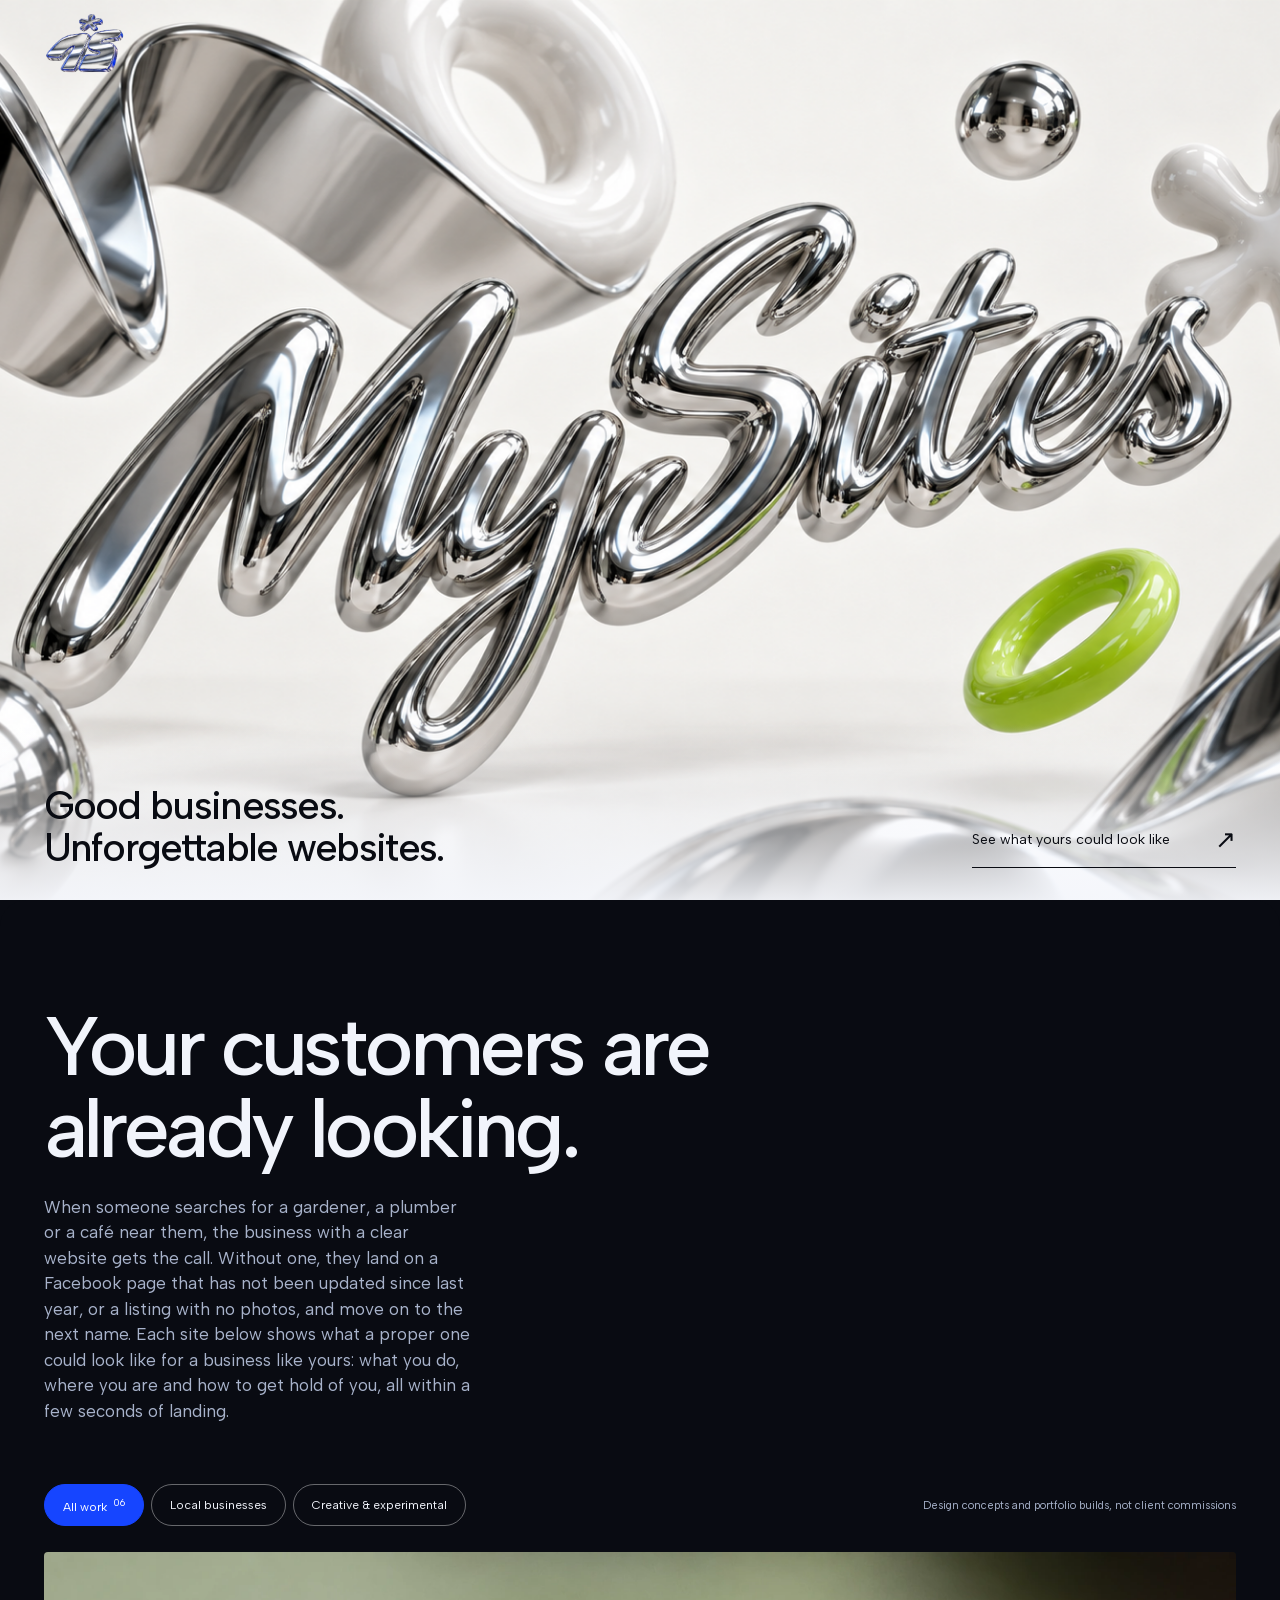
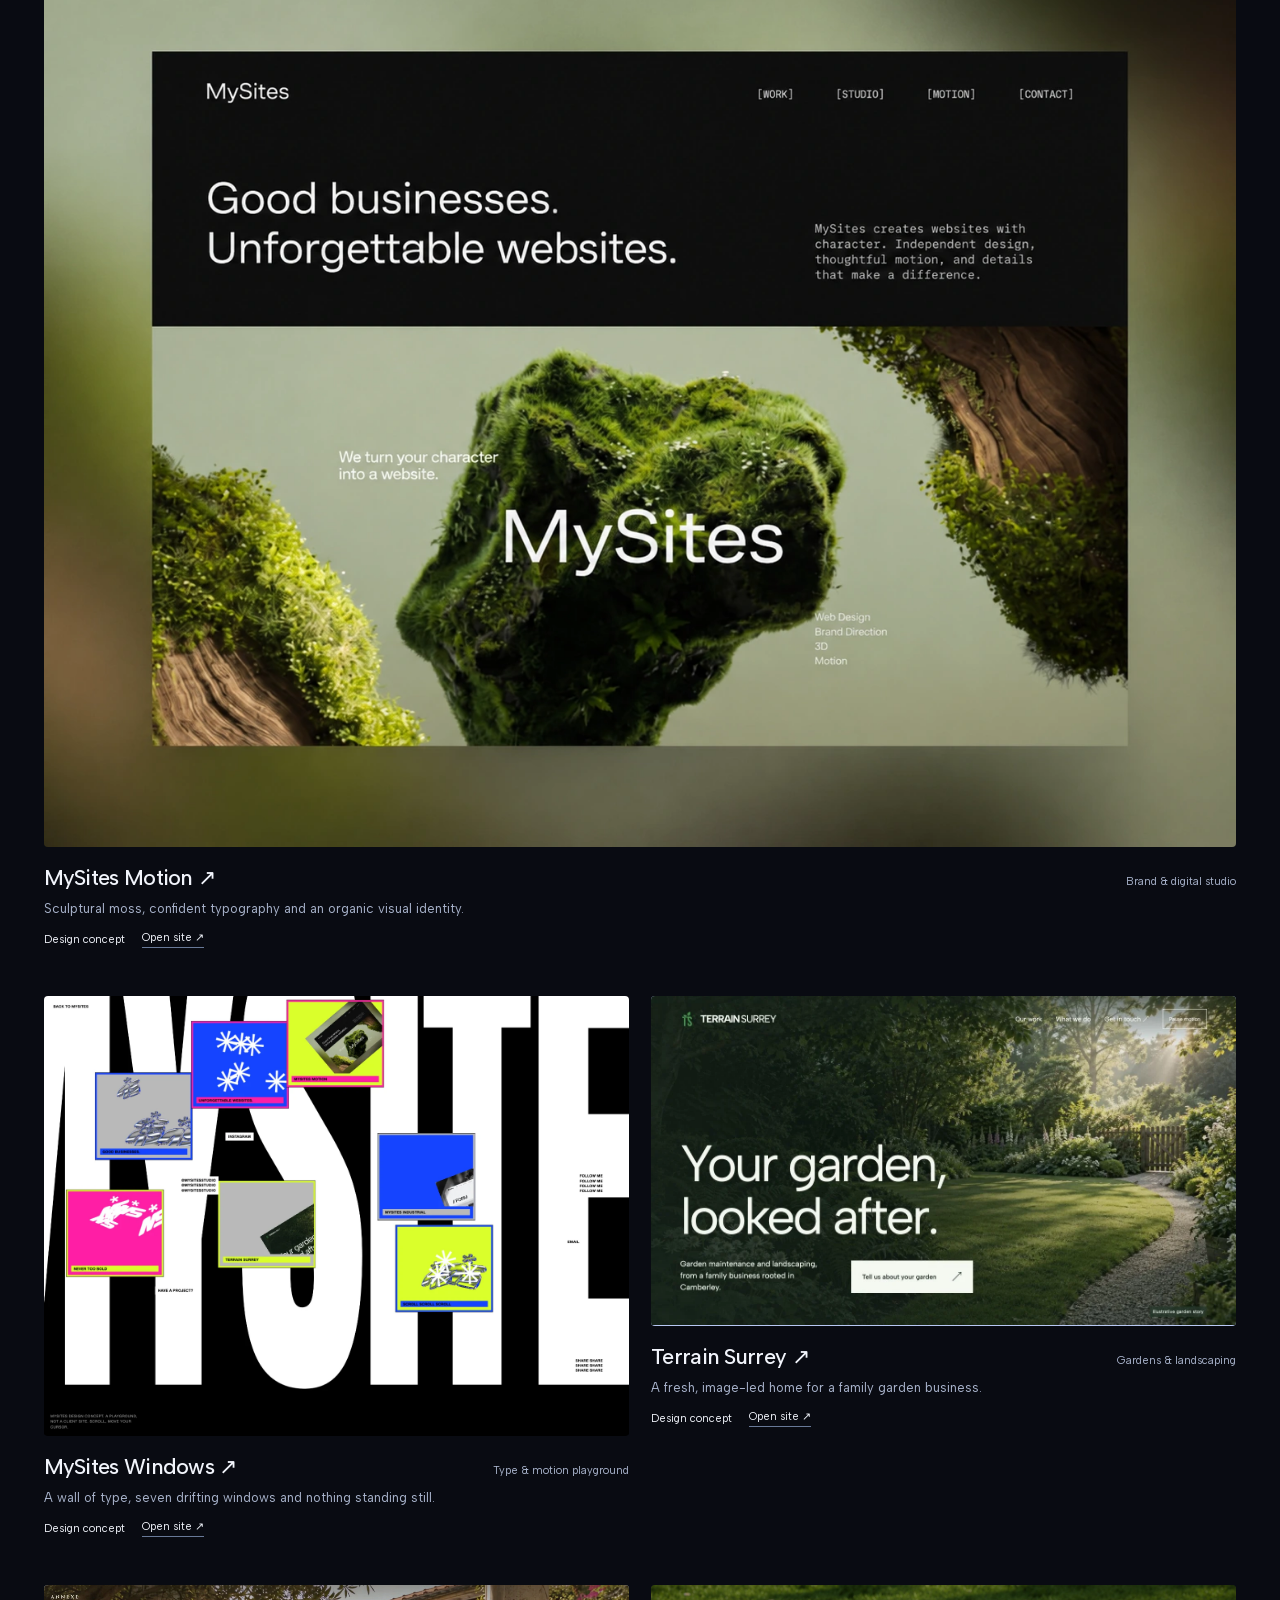
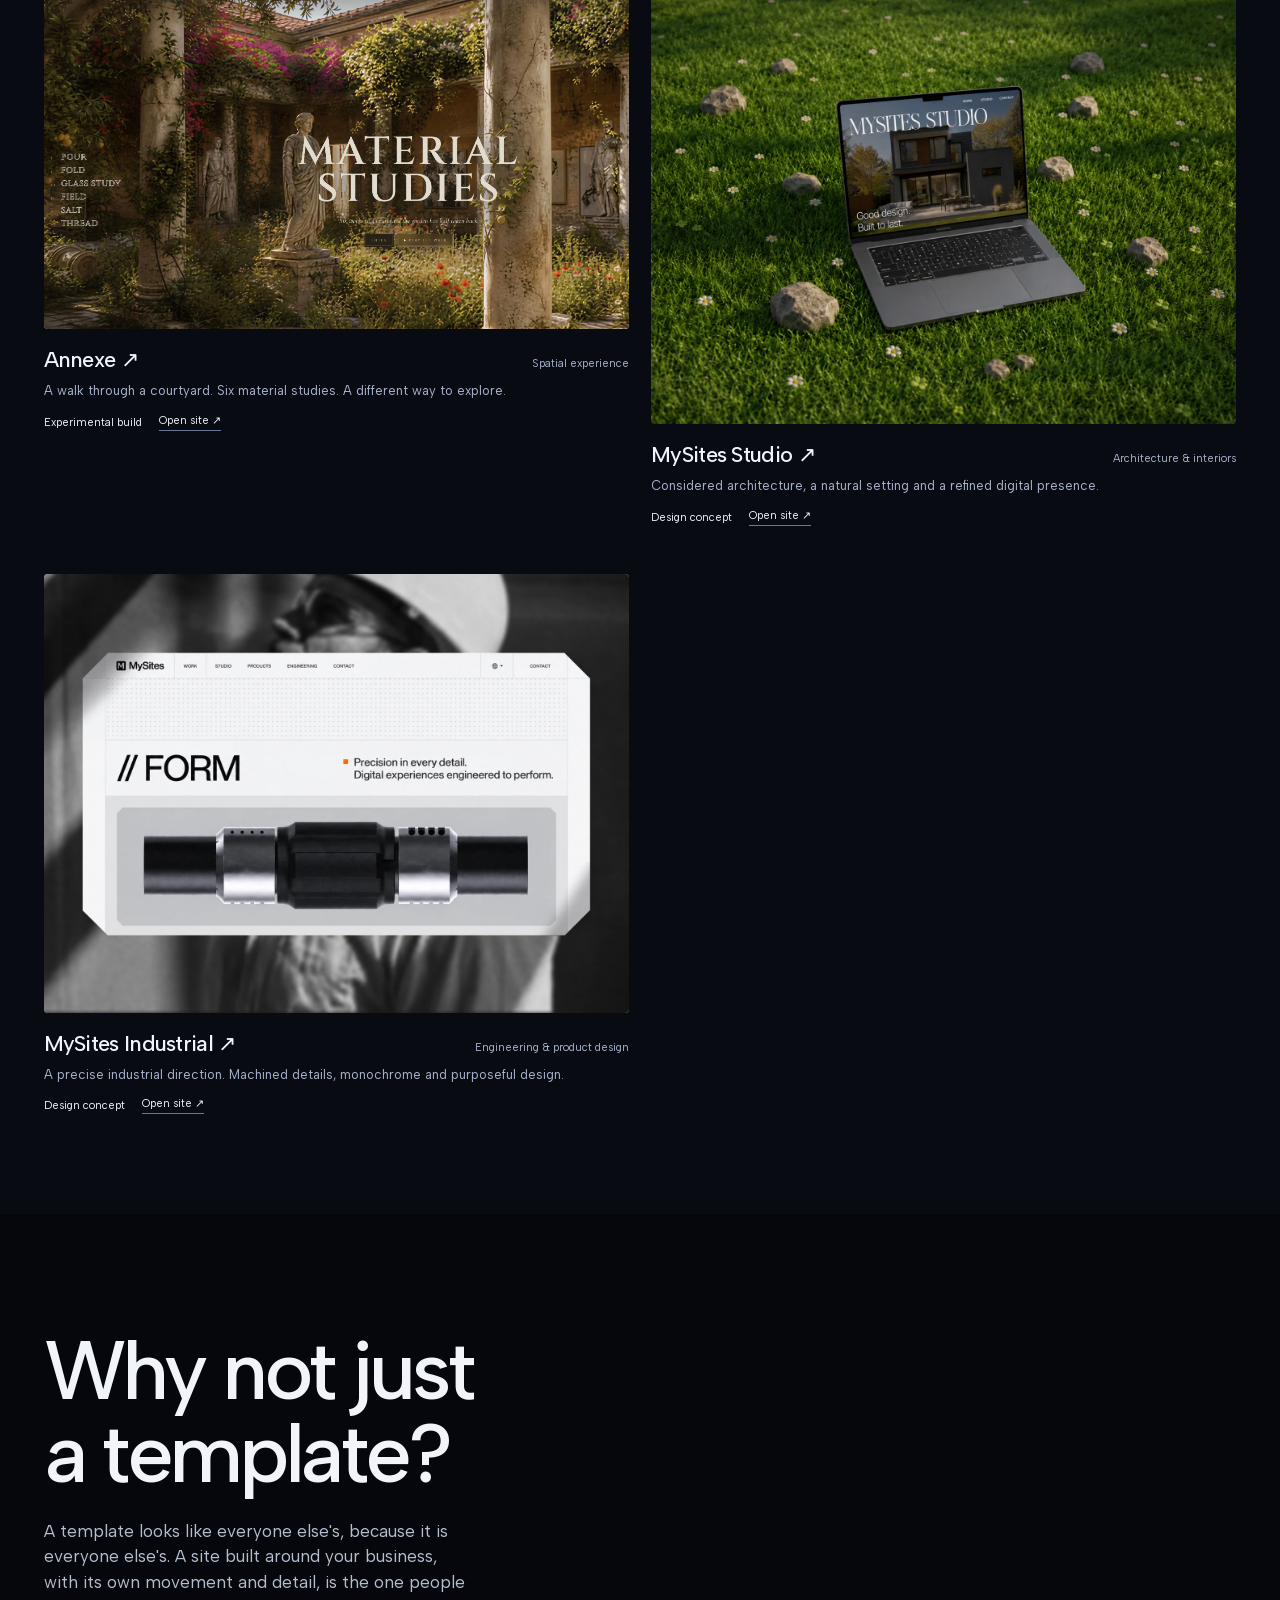
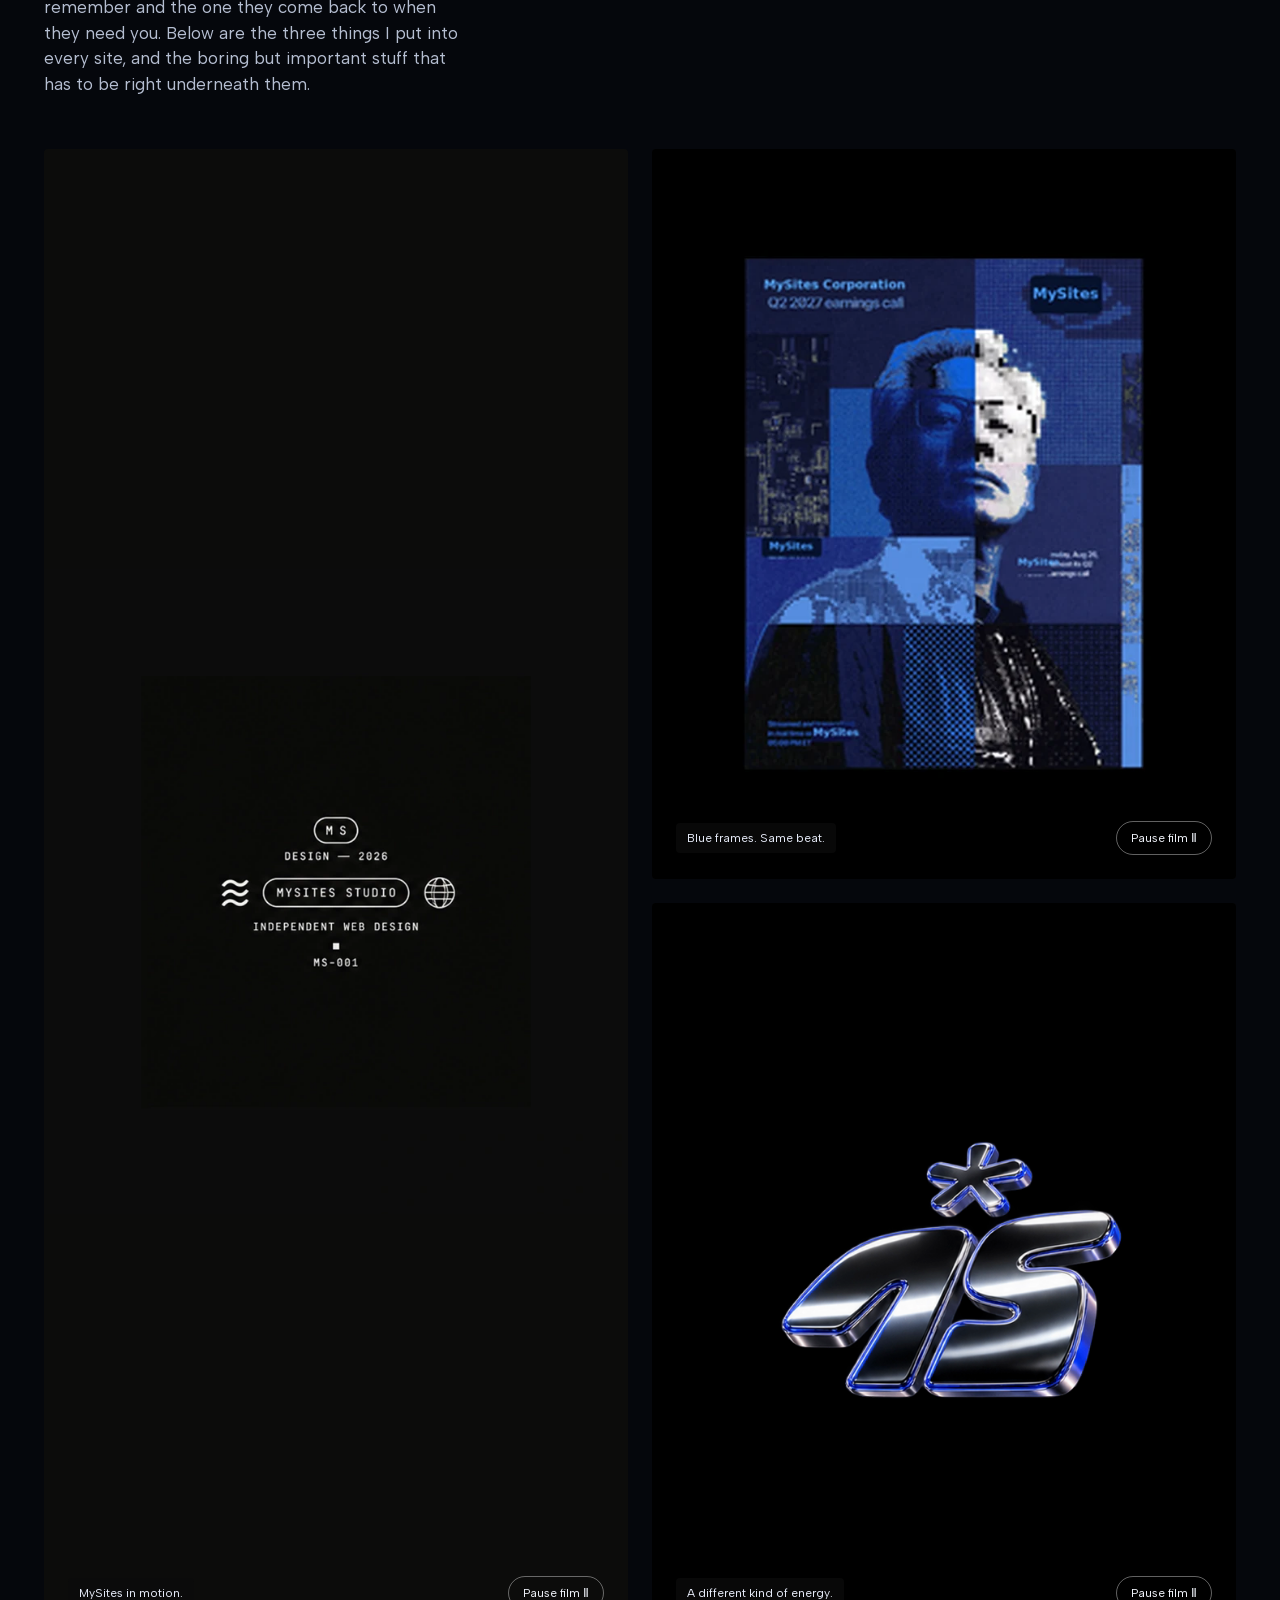
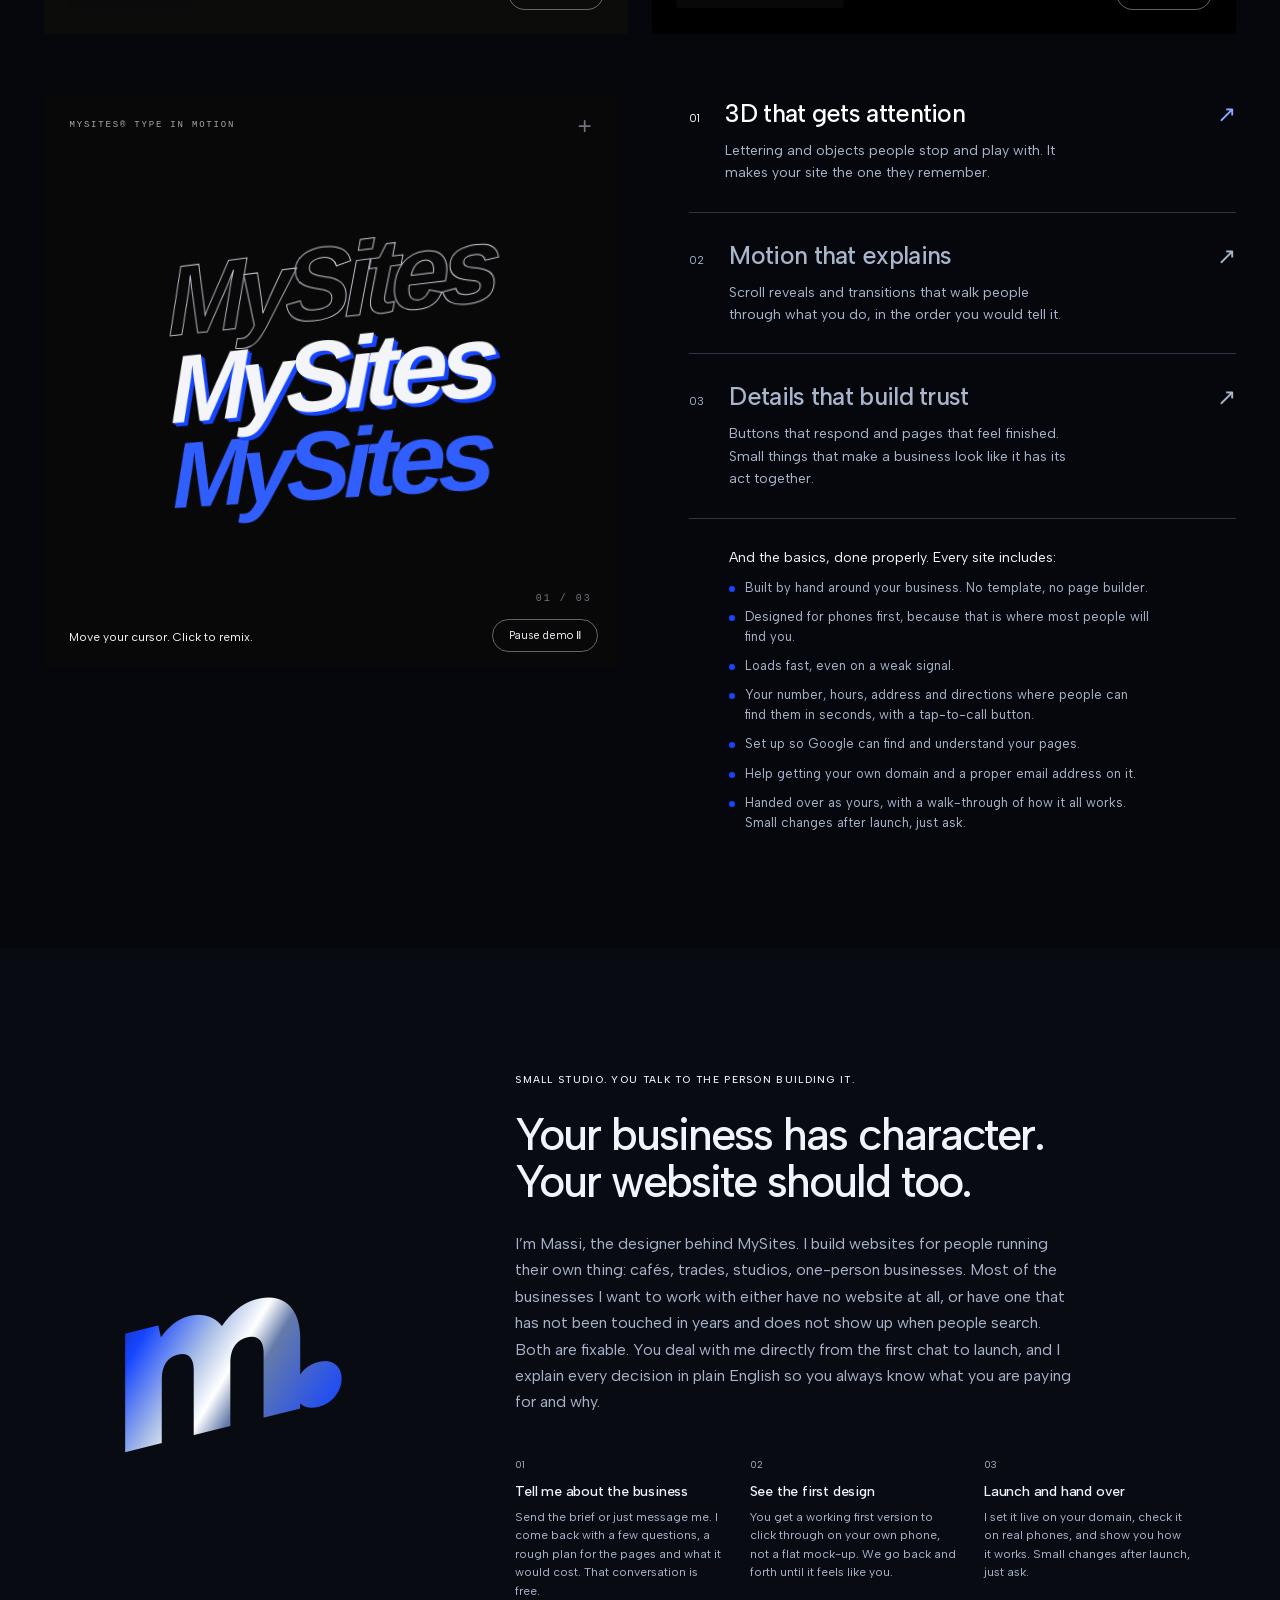
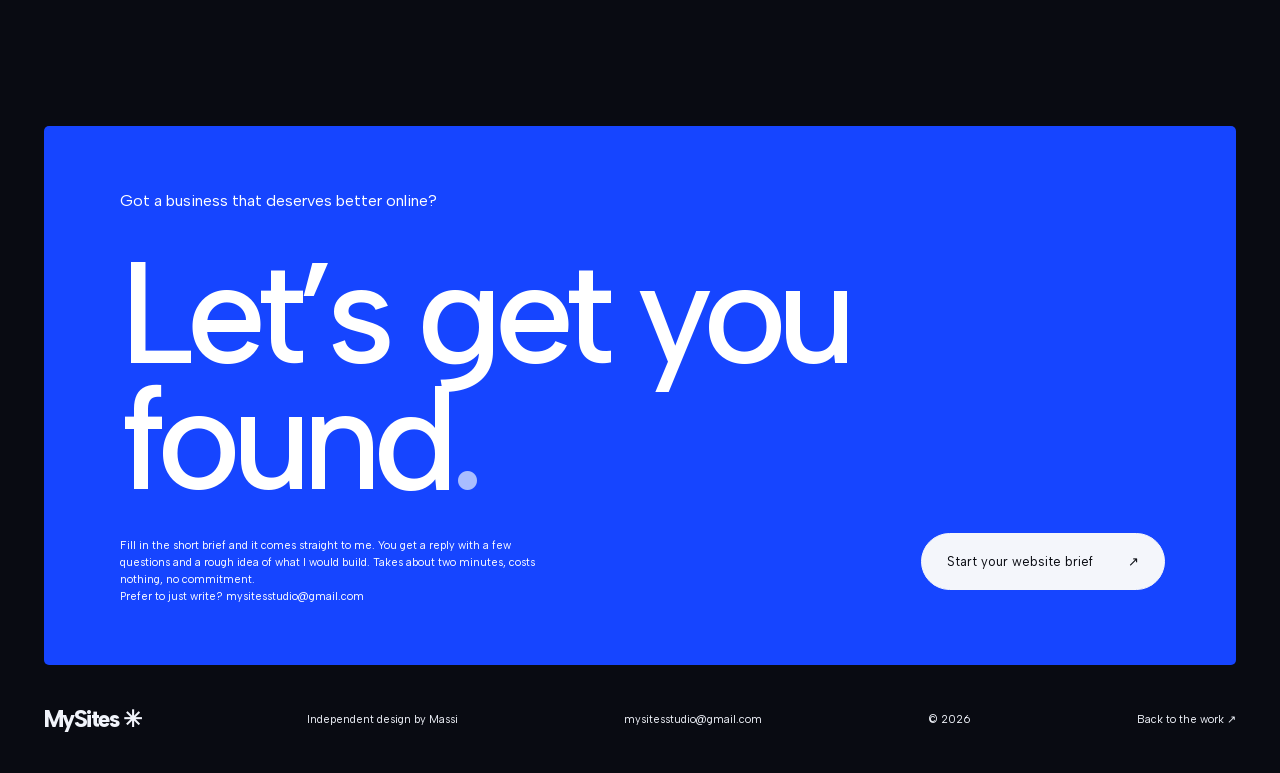
==== commit 79ea6f9d: "Add blue-frames film above the chrome montage, cut to the same rhythm Co-Authored-By: Claude Fable 5" ====
--- a/08-portfolio/index.html
+++ b/08-portfolio/index.html
@@ -7,7 +7,7 @@
 <meta name="theme-color" content="#090b12">
 <link rel="icon" href="data:image/svg+xml,%3Csvg xmlns='http://www.w3.org/2000/svg' viewBox='0 0 64 64'%3E%3Crect width='64' height='64' rx='12' fill='%23d4ff38'/%3E%3Ctext x='12' y='47' font-size='45' font-family='Arial' font-weight='bold'%3Em%3C/text%3E%3C/svg%3E">
 <link rel="preload" as="image" href="assets/mysites-chrome-gpt.png">
-<link rel="stylesheet" href="assets/vendor/lenis.css"><link rel="stylesheet" href="style.css?v=37">
+<link rel="stylesheet" href="assets/vendor/lenis.css"><link rel="stylesheet" href="style.css?v=38">
 </head>
 <body>
 <a class="skip" href="#work">Skip to work</a>
@@ -33,7 +33,7 @@
 <div class="play-intro"><h2 id="play-title">Why not just<br>a template?</h2><p>A template looks like everyone else's, because it is everyone else's. A site built around your business, with its own movement and detail, is the one people remember and the one they come back to when they need you. Below are the three things I put into every site, and the boring but important stuff that has to be right underneath them.</p></div>
 <div class="brand-studies">
 <figure class="brand-ident"><video id="brand-ident-film" muted loop playsinline preload="metadata" poster="assets/mysites-brand-ident.webp" aria-label="MySites motion identity: five fast-cut monochrome studio layouts"><source src="assets/mysites-brand-ident.mp4" type="video/mp4"></video><figcaption><span>MySites in motion.</span><button id="ident-pause" type="button" aria-pressed="false" aria-label="Pause monochrome film">Pause film Ⅱ</button></figcaption></figure>
-<figure class="brand-ident"><video id="montage-film" muted loop playsinline preload="metadata" poster="assets/montage/a0.png" aria-label="MySites chrome and cobalt motion film"><source src="assets/mysites-fast-montage.mp4?v=2" type="video/mp4"></video><figcaption><span>A different kind of energy.</span><button type="button" aria-pressed="false" aria-label="Pause chrome film">Pause film Ⅱ</button></figcaption></figure>
+<div class="brand-stack"><figure class="brand-ident"><video id="blue-film" muted loop playsinline preload="metadata" poster="assets/mysites-blue-frames.webp" aria-label="MySites blue poster frames, fast-cut film"><source src="assets/mysites-blue-frames.mp4" type="video/mp4"></video><figcaption><span>Blue frames. Same beat.</span><button type="button" aria-pressed="false" aria-label="Pause blue film">Pause film Ⅱ</button></figcaption></figure><figure class="brand-ident"><video id="montage-film" muted loop playsinline preload="metadata" poster="assets/montage/a0.png" aria-label="MySites chrome and cobalt motion film"><source src="assets/mysites-fast-montage.mp4?v=2" type="video/mp4"></video><figcaption><span>A different kind of energy.</span><button type="button" aria-pressed="false" aria-label="Pause chrome film">Pause film Ⅱ</button></figcaption></figure></div>
 </div>
 <div class="play-layout">
 <div class="experiment" data-demo="3d"><div class="identity-stage"><span class="identity-label">MYSITES® TYPE IN MOTION</span><span class="identity-cross" aria-hidden="true">+</span><button class="identity-remix" type="button" aria-label="Remix the MySites typography" data-layout="0"><span class="identity-stack" aria-hidden="true"><span>MySites</span><span>MySites</span><span>MySites</span></span></button><span class="identity-index" aria-hidden="true">01 / 03</span></div><div class="demo-type" aria-hidden="true"><span>Make</span><span>your</span><span>move.</span></div><div class="demo-interact" aria-hidden="true"><div class="demo-button">Hello, you. <span>↗</span></div><span class="demo-hint">Move your pointer around</span></div><span class="experiment-caption">Move your cursor. Click to remix.</span><button id="demo-pause" aria-pressed="false" type="button">Pause demo Ⅱ</button></div>
@@ -47,5 +47,5 @@
 <dialog id="brief-dialog" aria-labelledby="brief-title"><form id="brief-form"><div class="dialog-top"><p class="kicker">YOUR PROJECT BRIEF</p><button type="button" id="close-brief" aria-label="Close project brief">×</button></div><h2 id="brief-title">Tell me about it.</h2><p class="brief-note">This opens an email to mysitesstudio@gmail.com with your answers filled in. Nothing is stored on this site.</p><label for="business">Business name</label><input id="business" name="business" required maxlength="120" autocomplete="organization"><label for="service">What do you need?</label><select id="service" name="service"><option>A first website</option><option>A website refresh</option><option>A portfolio or creative site</option><option>3D and animation</option></select><label for="details">A little about your project</label><textarea id="details" name="details" required maxlength="3000" rows="4" placeholder="What do you do, and what should the website get people to do? Call, book, visit, order?"></textarea><button class="save-brief" type="submit">Email your brief ↗</button><p id="brief-status" role="status"></p></form></dialog>
 
 <script src="identity.js?v=1" defer></script><script type="module" src="scroll.js?v=2"></script>
-<script src="main.js?v=18" defer></script><script type="module" src="hero.js?v=12"></script>
+<script src="main.js?v=19" defer></script><script type="module" src="hero.js?v=12"></script>
 </body></html>
--- a/08-portfolio/style.css
+++ b/08-portfolio/style.css
@@ -184,3 +184,8 @@
 
 /* v37: home-page previews are scroll-scrubbed clips of each site. */
 .project-visual video{display:block;width:100%;height:auto;background:var(--project-bg,#090b12)}
+
+/* v38: blue-frames film stacked above the chrome montage; the monochrome ident stretches to match the stack. */
+.brand-stack{display:grid;gap:24px;min-width:0}
+.brand-studies>figure.brand-ident{aspect-ratio:auto;align-self:stretch;min-height:0}
+@media(max-width:700px){.brand-studies>figure.brand-ident{aspect-ratio:4/5}}
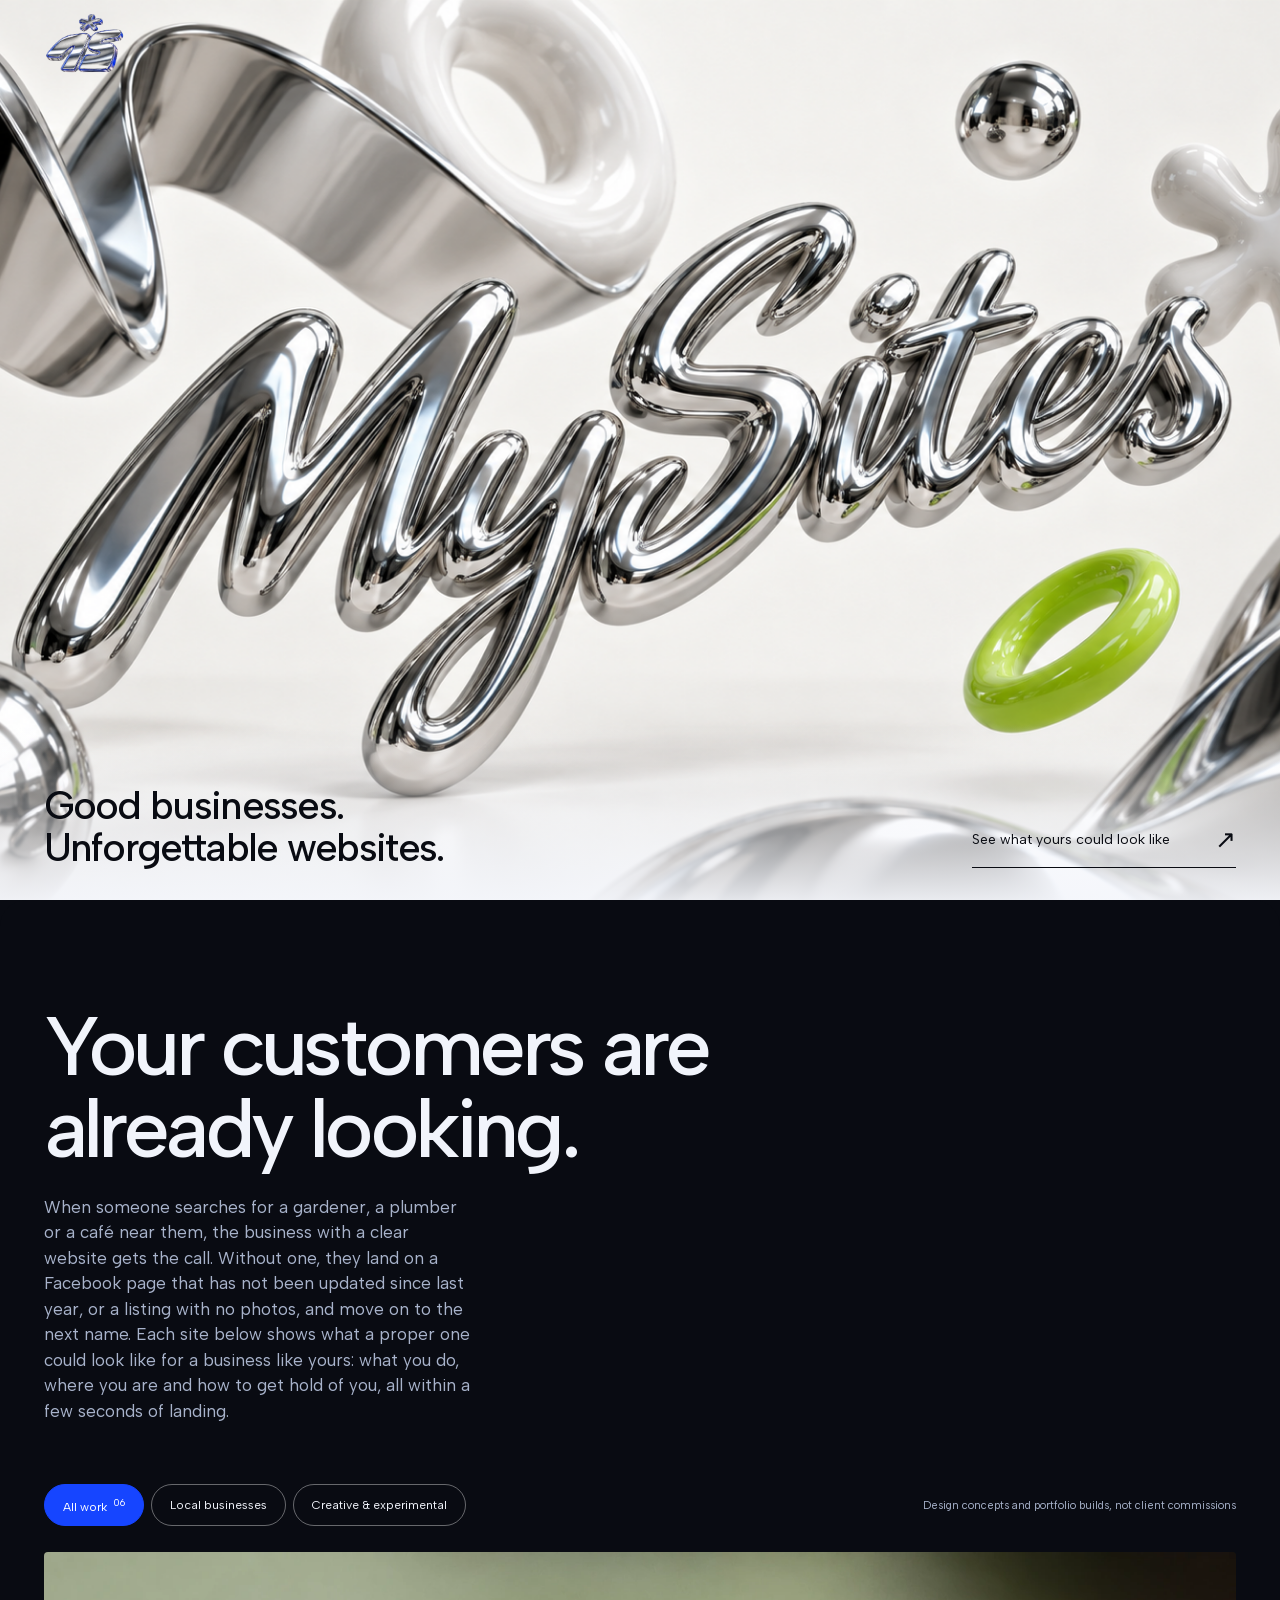
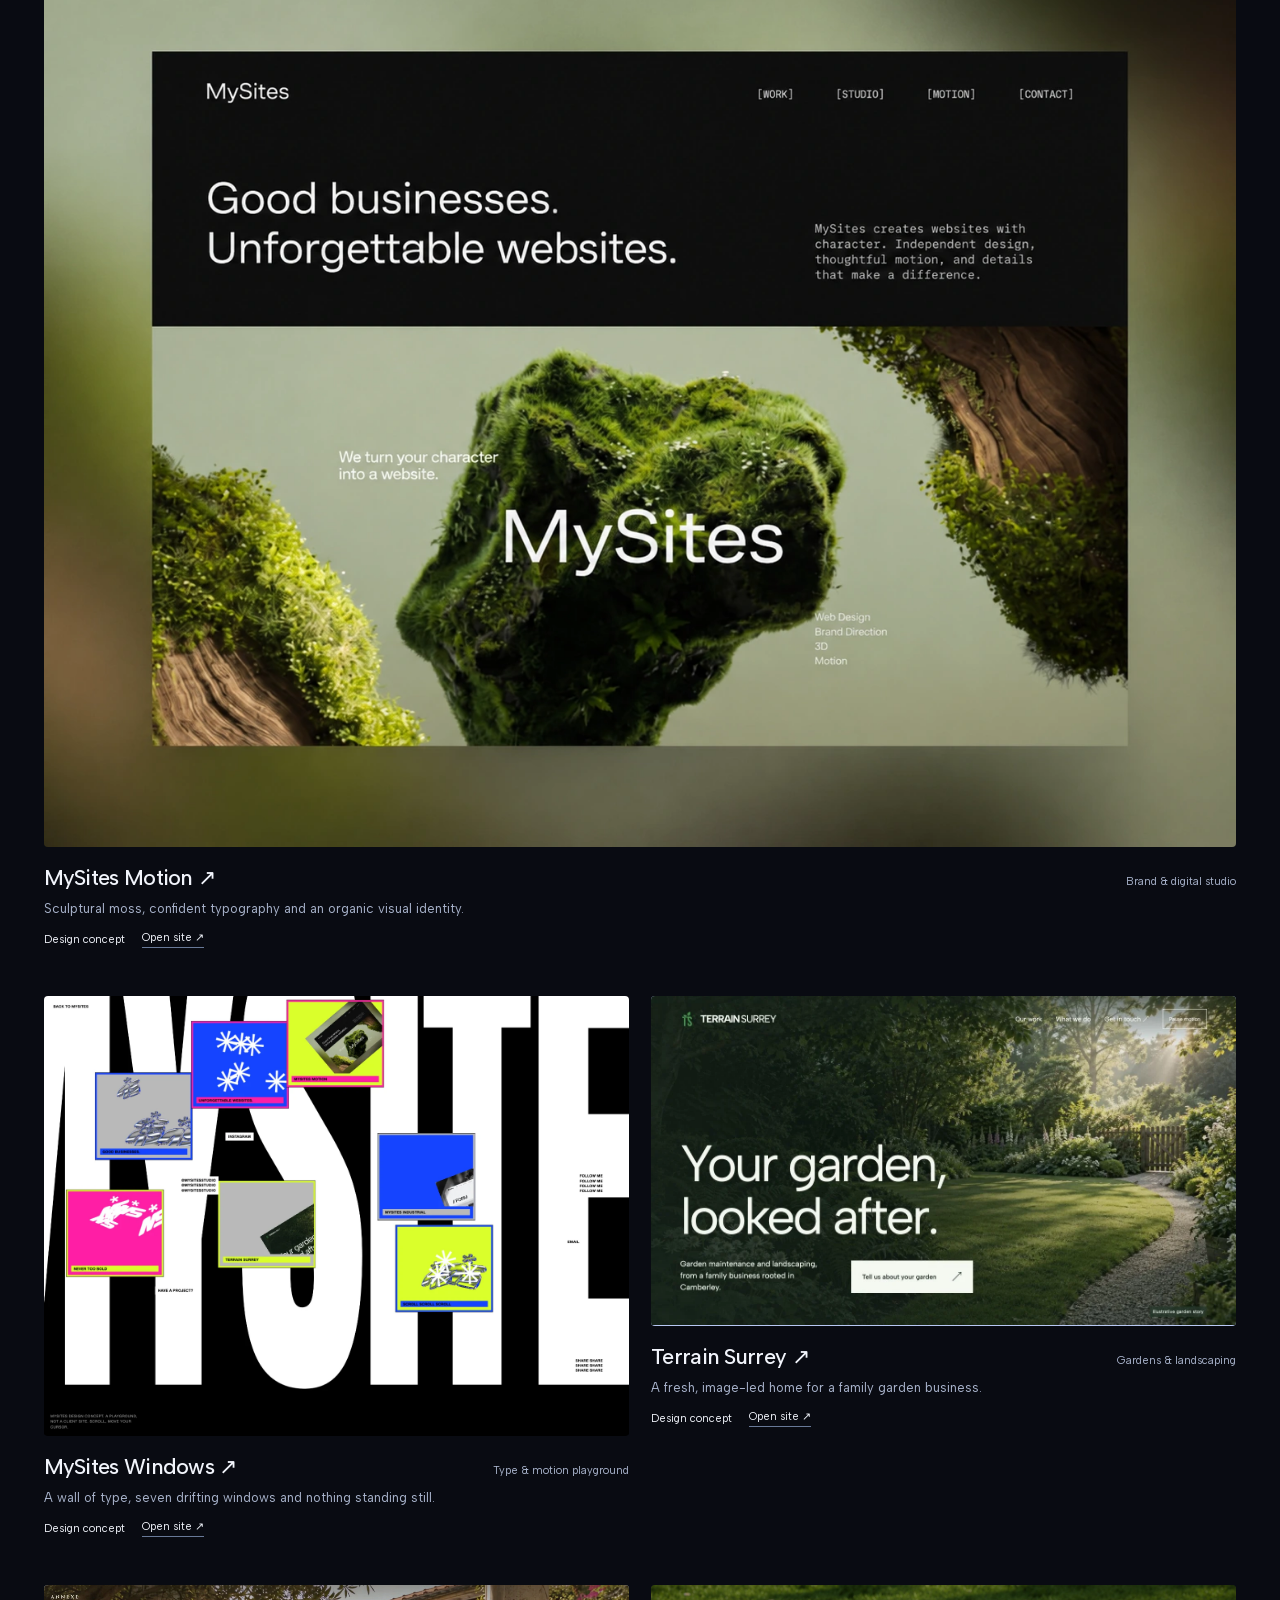
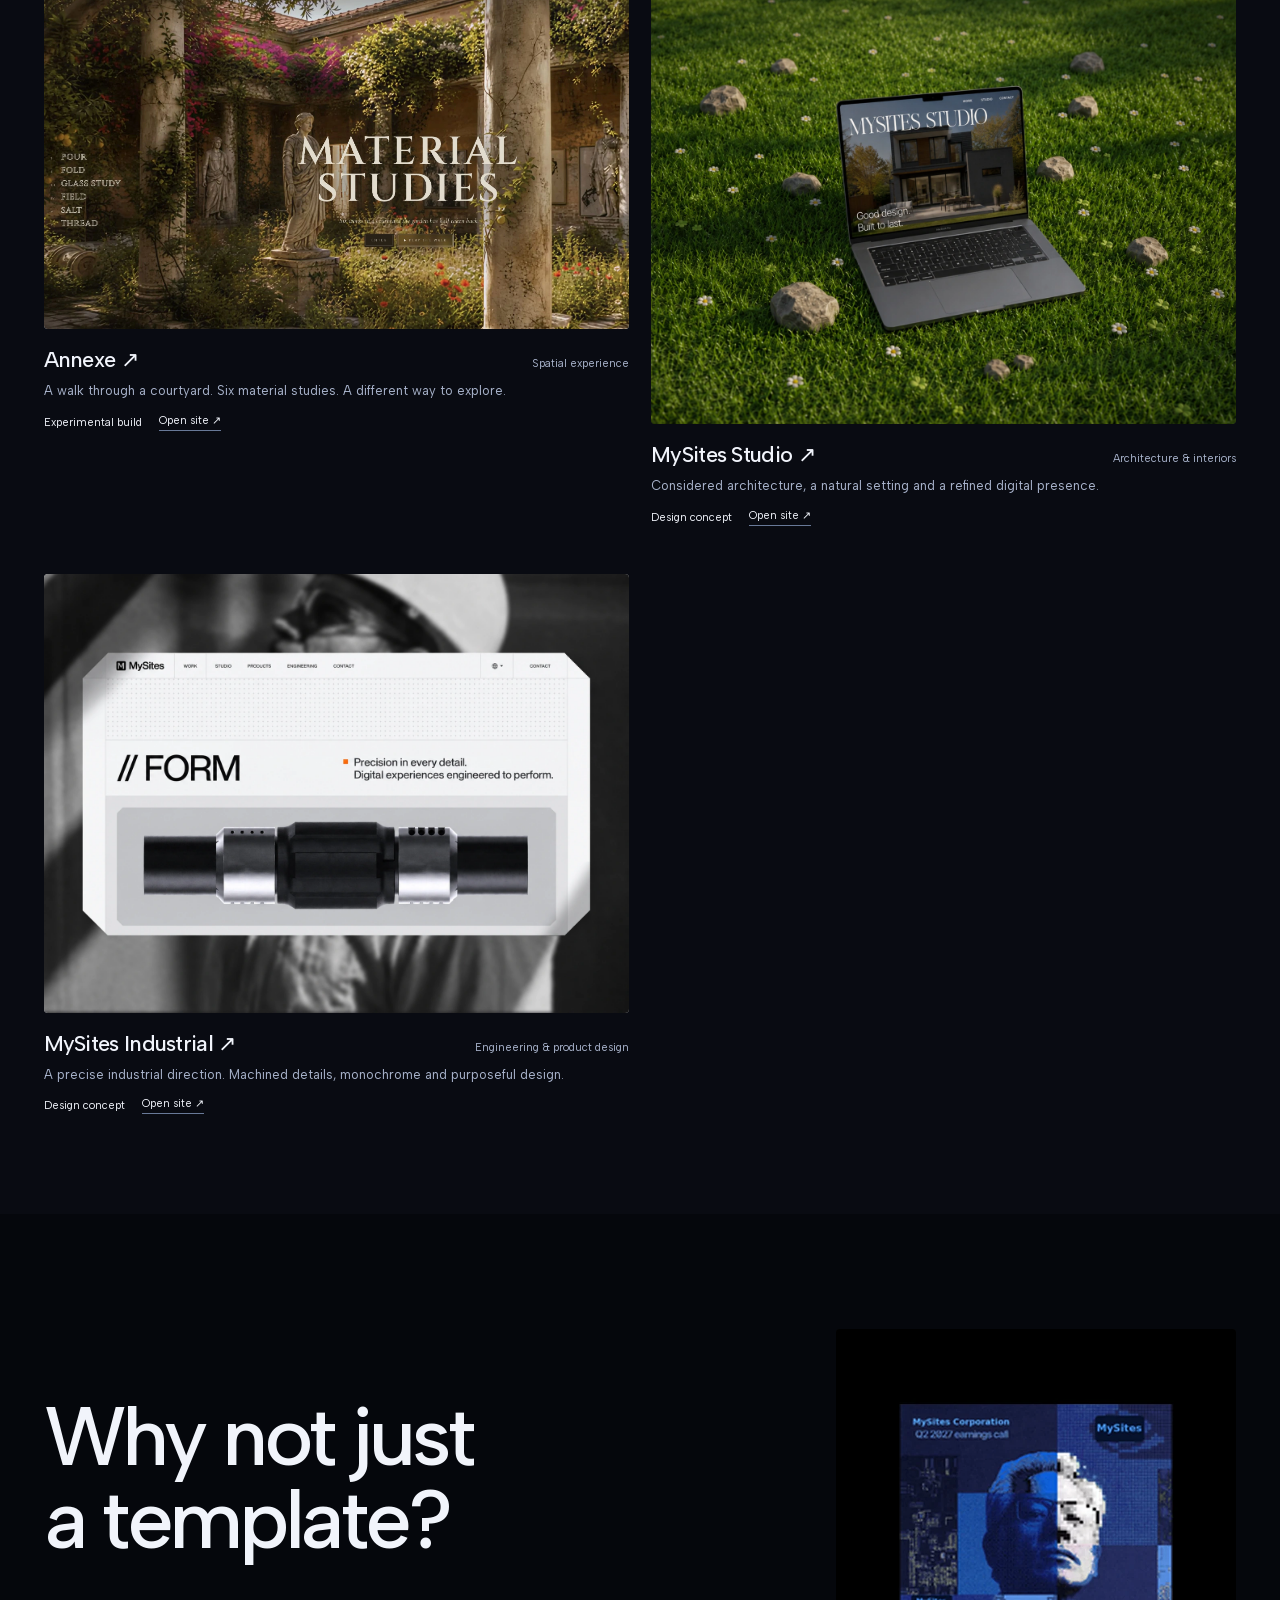
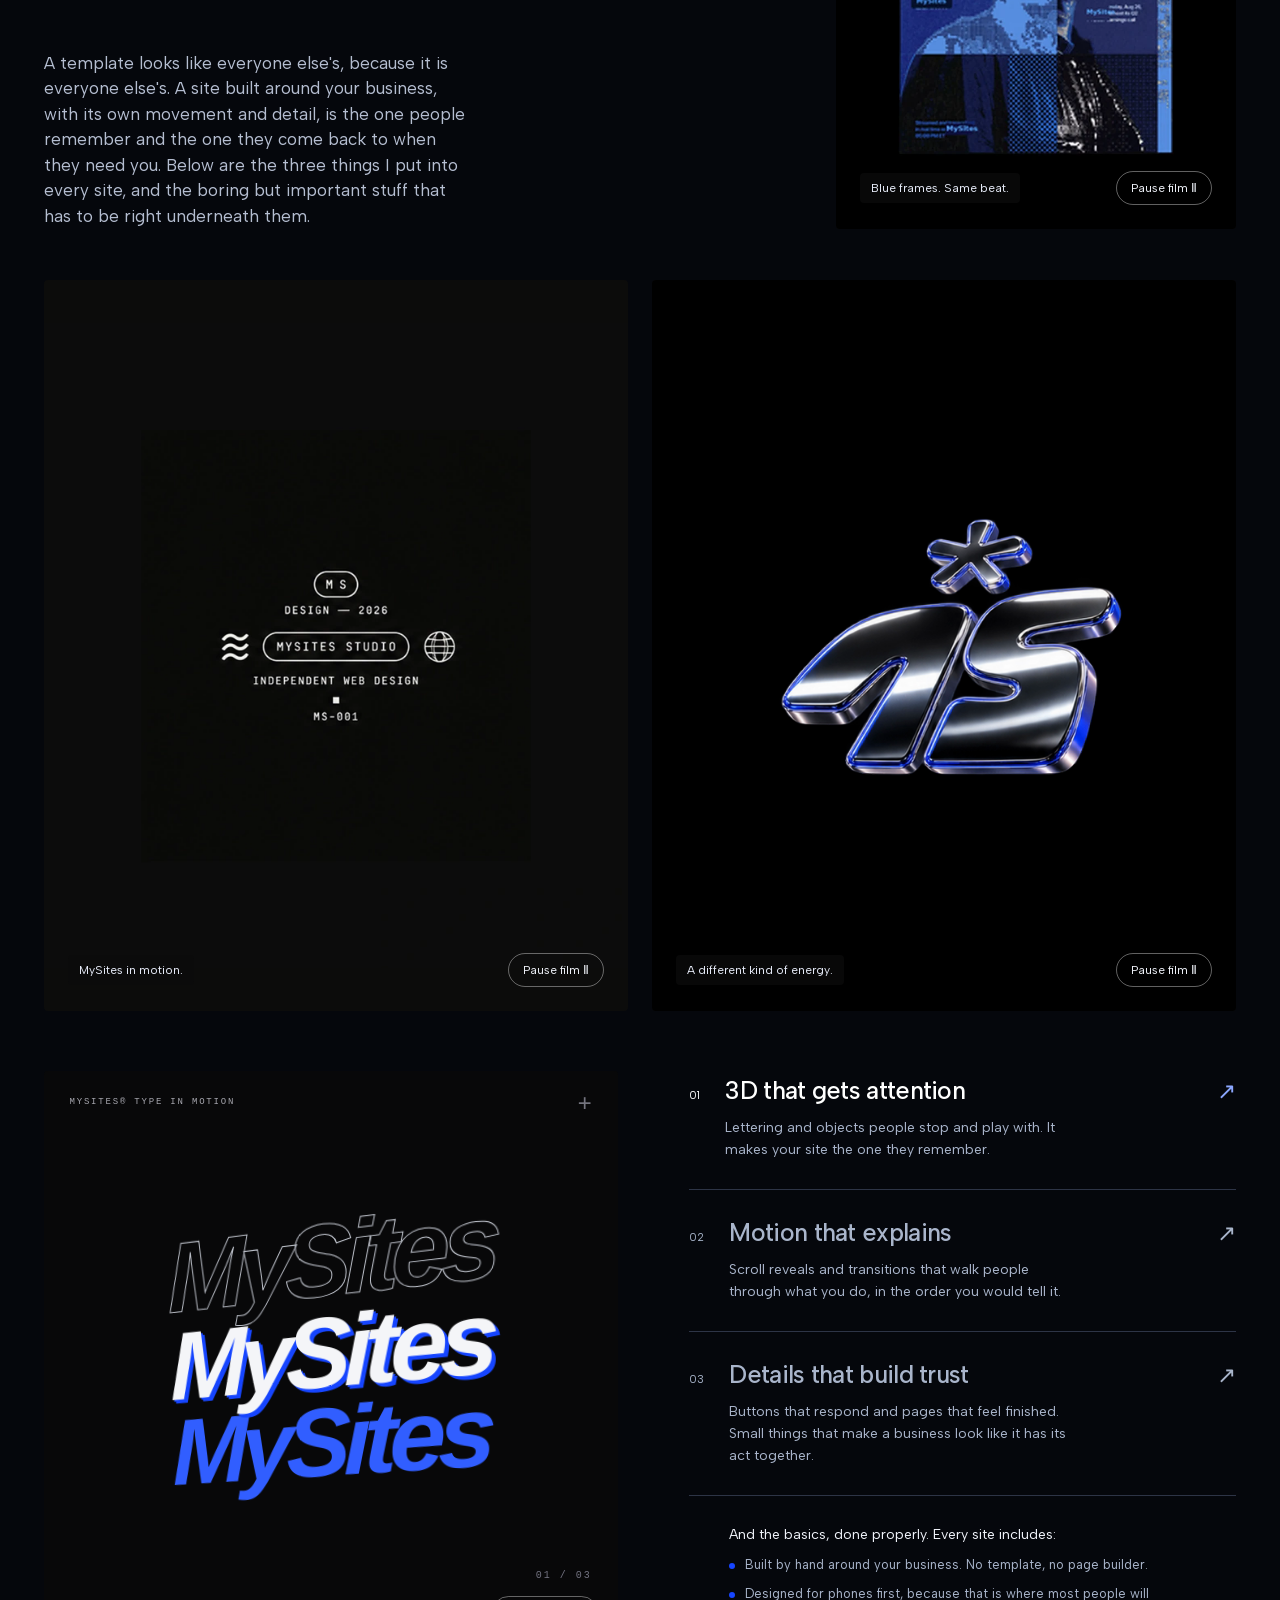
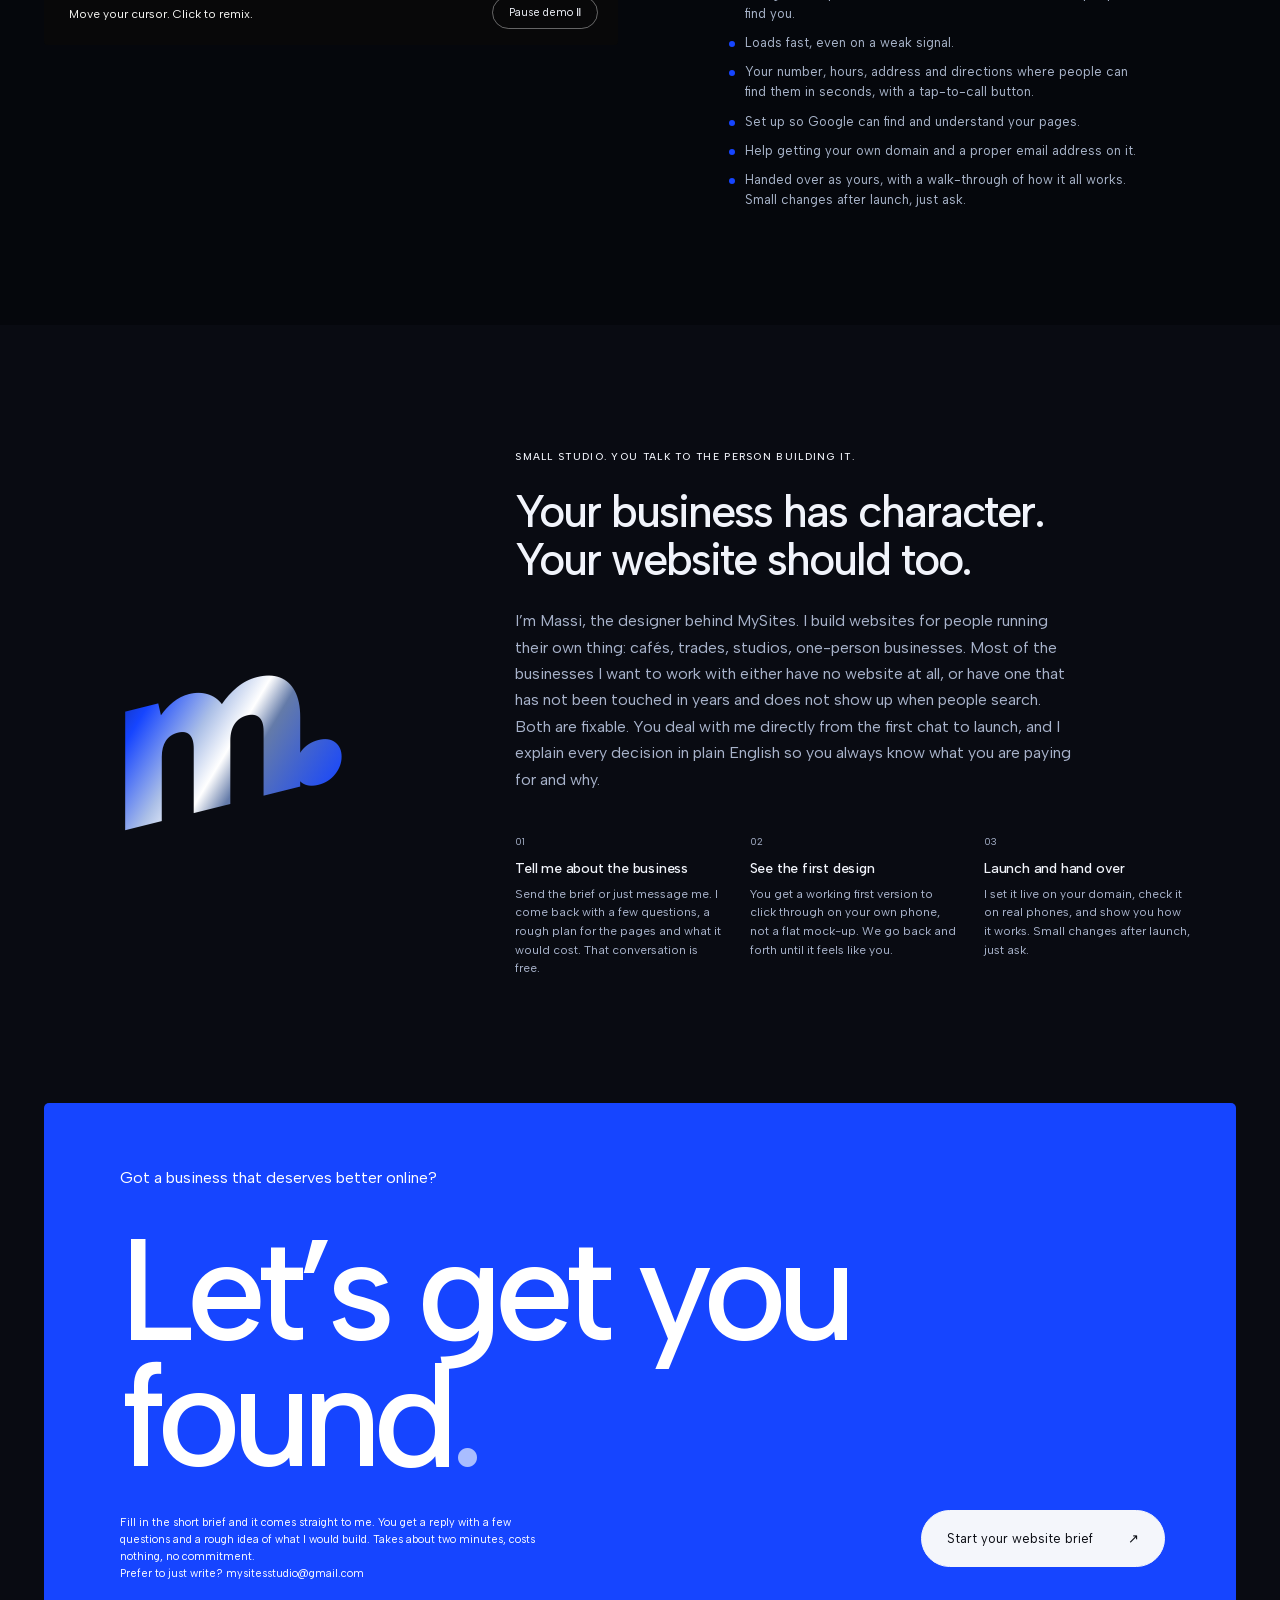
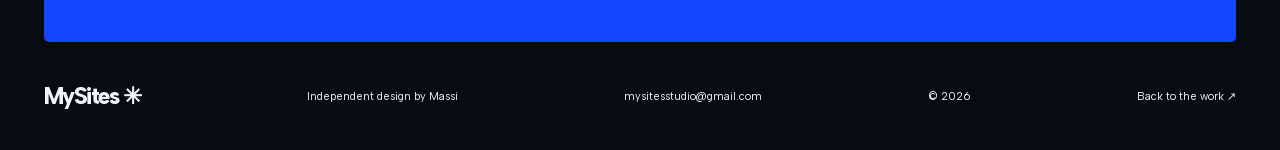
==== commit 7a8ee4b0: "Blue-frames film beside the playground intro; brand films back to a plain pair Co-Authored-By: Claud" ====
--- a/08-portfolio/index.html
+++ b/08-portfolio/index.html
@@ -7,7 +7,7 @@
 <meta name="theme-color" content="#090b12">
 <link rel="icon" href="data:image/svg+xml,%3Csvg xmlns='http://www.w3.org/2000/svg' viewBox='0 0 64 64'%3E%3Crect width='64' height='64' rx='12' fill='%23d4ff38'/%3E%3Ctext x='12' y='47' font-size='45' font-family='Arial' font-weight='bold'%3Em%3C/text%3E%3C/svg%3E">
 <link rel="preload" as="image" href="assets/mysites-chrome-gpt.png">
-<link rel="stylesheet" href="assets/vendor/lenis.css"><link rel="stylesheet" href="style.css?v=38">
+<link rel="stylesheet" href="assets/vendor/lenis.css"><link rel="stylesheet" href="style.css?v=39">
 </head>
 <body>
 <a class="skip" href="#work">Skip to work</a>
@@ -30,10 +30,10 @@
 <div id="projects" class="projects"></div>
 </section>
 <section id="playground" class="playground" aria-labelledby="play-title">
-<div class="play-intro"><h2 id="play-title">Why not just<br>a template?</h2><p>A template looks like everyone else's, because it is everyone else's. A site built around your business, with its own movement and detail, is the one people remember and the one they come back to when they need you. Below are the three things I put into every site, and the boring but important stuff that has to be right underneath them.</p></div>
+<div class="play-intro"><figure class="brand-ident"><video id="blue-film" muted loop playsinline preload="metadata" poster="assets/mysites-blue-frames.webp" aria-label="MySites blue poster frames, fast-cut film"><source src="assets/mysites-blue-frames.mp4" type="video/mp4"></video><figcaption><span>Blue frames. Same beat.</span><button type="button" aria-pressed="false" aria-label="Pause blue film">Pause film Ⅱ</button></figcaption></figure><h2 id="play-title">Why not just<br>a template?</h2><p>A template looks like everyone else's, because it is everyone else's. A site built around your business, with its own movement and detail, is the one people remember and the one they come back to when they need you. Below are the three things I put into every site, and the boring but important stuff that has to be right underneath them.</p></div>
 <div class="brand-studies">
 <figure class="brand-ident"><video id="brand-ident-film" muted loop playsinline preload="metadata" poster="assets/mysites-brand-ident.webp" aria-label="MySites motion identity: five fast-cut monochrome studio layouts"><source src="assets/mysites-brand-ident.mp4" type="video/mp4"></video><figcaption><span>MySites in motion.</span><button id="ident-pause" type="button" aria-pressed="false" aria-label="Pause monochrome film">Pause film Ⅱ</button></figcaption></figure>
-<div class="brand-stack"><figure class="brand-ident"><video id="blue-film" muted loop playsinline preload="metadata" poster="assets/mysites-blue-frames.webp" aria-label="MySites blue poster frames, fast-cut film"><source src="assets/mysites-blue-frames.mp4" type="video/mp4"></video><figcaption><span>Blue frames. Same beat.</span><button type="button" aria-pressed="false" aria-label="Pause blue film">Pause film Ⅱ</button></figcaption></figure><figure class="brand-ident"><video id="montage-film" muted loop playsinline preload="metadata" poster="assets/montage/a0.png" aria-label="MySites chrome and cobalt motion film"><source src="assets/mysites-fast-montage.mp4?v=2" type="video/mp4"></video><figcaption><span>A different kind of energy.</span><button type="button" aria-pressed="false" aria-label="Pause chrome film">Pause film Ⅱ</button></figcaption></figure></div>
+<figure class="brand-ident"><video id="montage-film" muted loop playsinline preload="metadata" poster="assets/montage/a0.png" aria-label="MySites chrome and cobalt motion film"><source src="assets/mysites-fast-montage.mp4?v=2" type="video/mp4"></video><figcaption><span>A different kind of energy.</span><button type="button" aria-pressed="false" aria-label="Pause chrome film">Pause film Ⅱ</button></figcaption></figure>
 </div>
 <div class="play-layout">
 <div class="experiment" data-demo="3d"><div class="identity-stage"><span class="identity-label">MYSITES® TYPE IN MOTION</span><span class="identity-cross" aria-hidden="true">+</span><button class="identity-remix" type="button" aria-label="Remix the MySites typography" data-layout="0"><span class="identity-stack" aria-hidden="true"><span>MySites</span><span>MySites</span><span>MySites</span></span></button><span class="identity-index" aria-hidden="true">01 / 03</span></div><div class="demo-type" aria-hidden="true"><span>Make</span><span>your</span><span>move.</span></div><div class="demo-interact" aria-hidden="true"><div class="demo-button">Hello, you. <span>↗</span></div><span class="demo-hint">Move your pointer around</span></div><span class="experiment-caption">Move your cursor. Click to remix.</span><button id="demo-pause" aria-pressed="false" type="button">Pause demo Ⅱ</button></div>
--- a/08-portfolio/style.css
+++ b/08-portfolio/style.css
@@ -185,7 +185,10 @@
 /* v37: home-page previews are scroll-scrubbed clips of each site. */
 .project-visual video{display:block;width:100%;height:auto;background:var(--project-bg,#090b12)}
 
-/* v38: blue-frames film stacked above the chrome montage; the monochrome ident stretches to match the stack. */
-.brand-stack{display:grid;gap:24px;min-width:0}
-.brand-studies>figure.brand-ident{aspect-ratio:auto;align-self:stretch;min-height:0}
-@media(max-width:700px){.brand-studies>figure.brand-ident{aspect-ratio:4/5}}
+/* v39: blue-frames film sits to the right of the playground intro; the two brand films go back to a plain pair. */
+.play-intro{display:grid;grid-template-columns:minmax(0,1fr) minmax(260px,400px);grid-template-areas:"h f" "p f";column-gap:48px;align-items:end}
+.play-intro h2{grid-area:h}
+.play-intro>p:last-child{grid-area:p}
+.play-intro .brand-ident{grid-area:f;aspect-ratio:4/5;height:auto;margin:0;justify-self:end;width:100%}
+.play-intro .brand-ident video{width:100%;height:100%;object-fit:contain}
+@media(max-width:700px){.play-intro{grid-template-columns:1fr;grid-template-areas:"h" "p" "f";row-gap:24px}.play-intro .brand-ident{justify-self:stretch}}
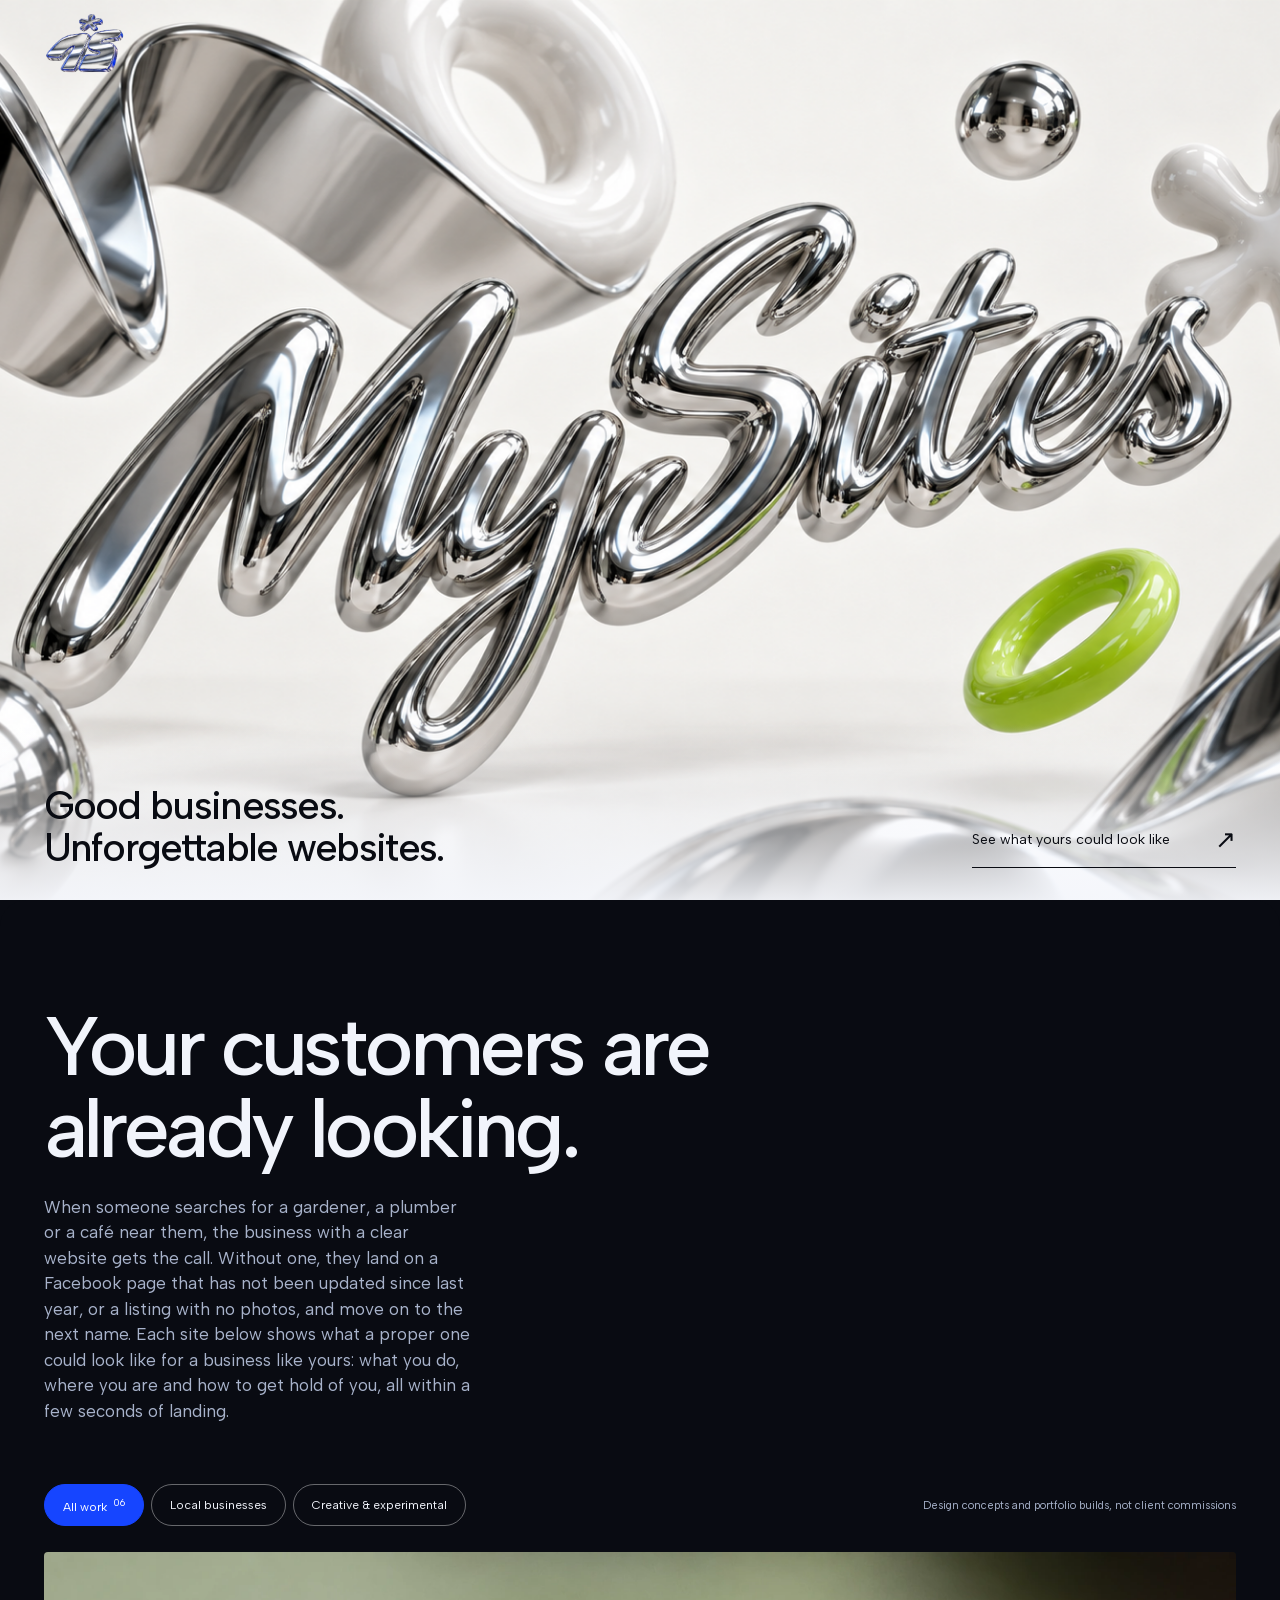
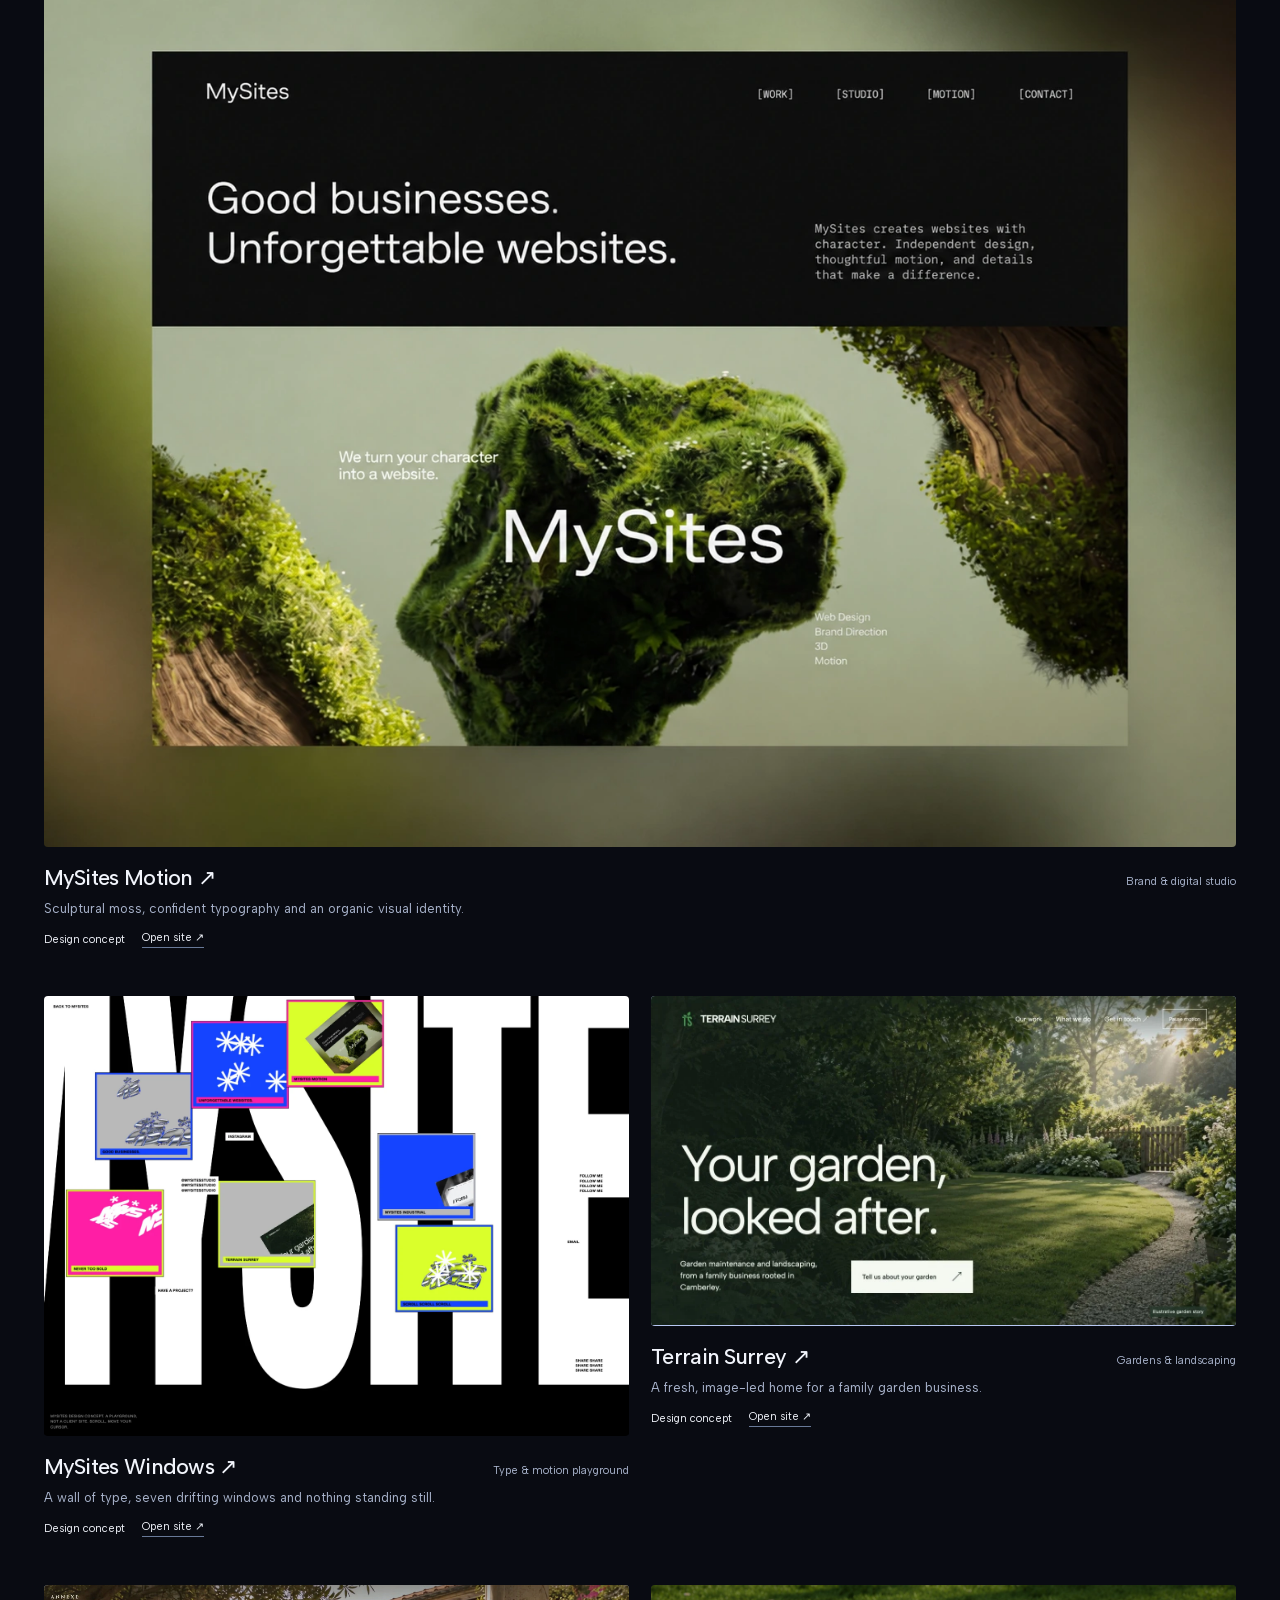
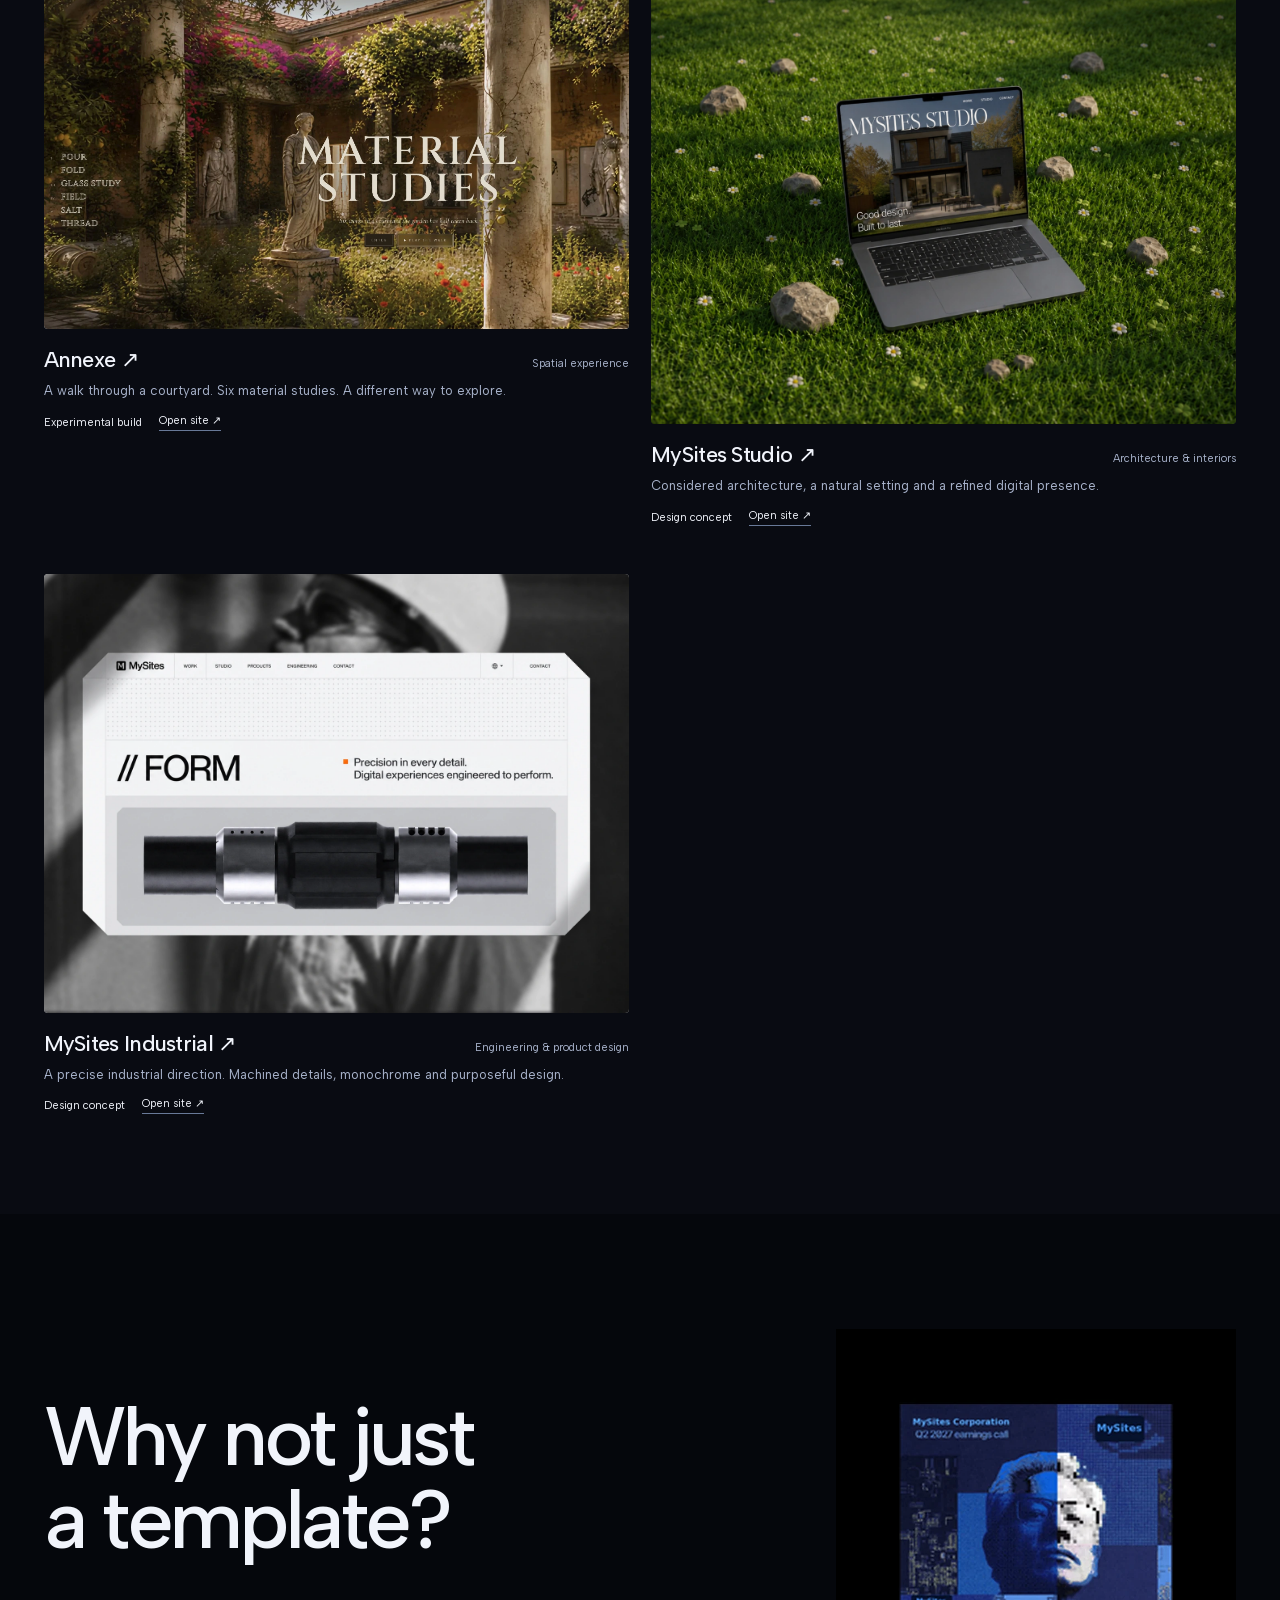
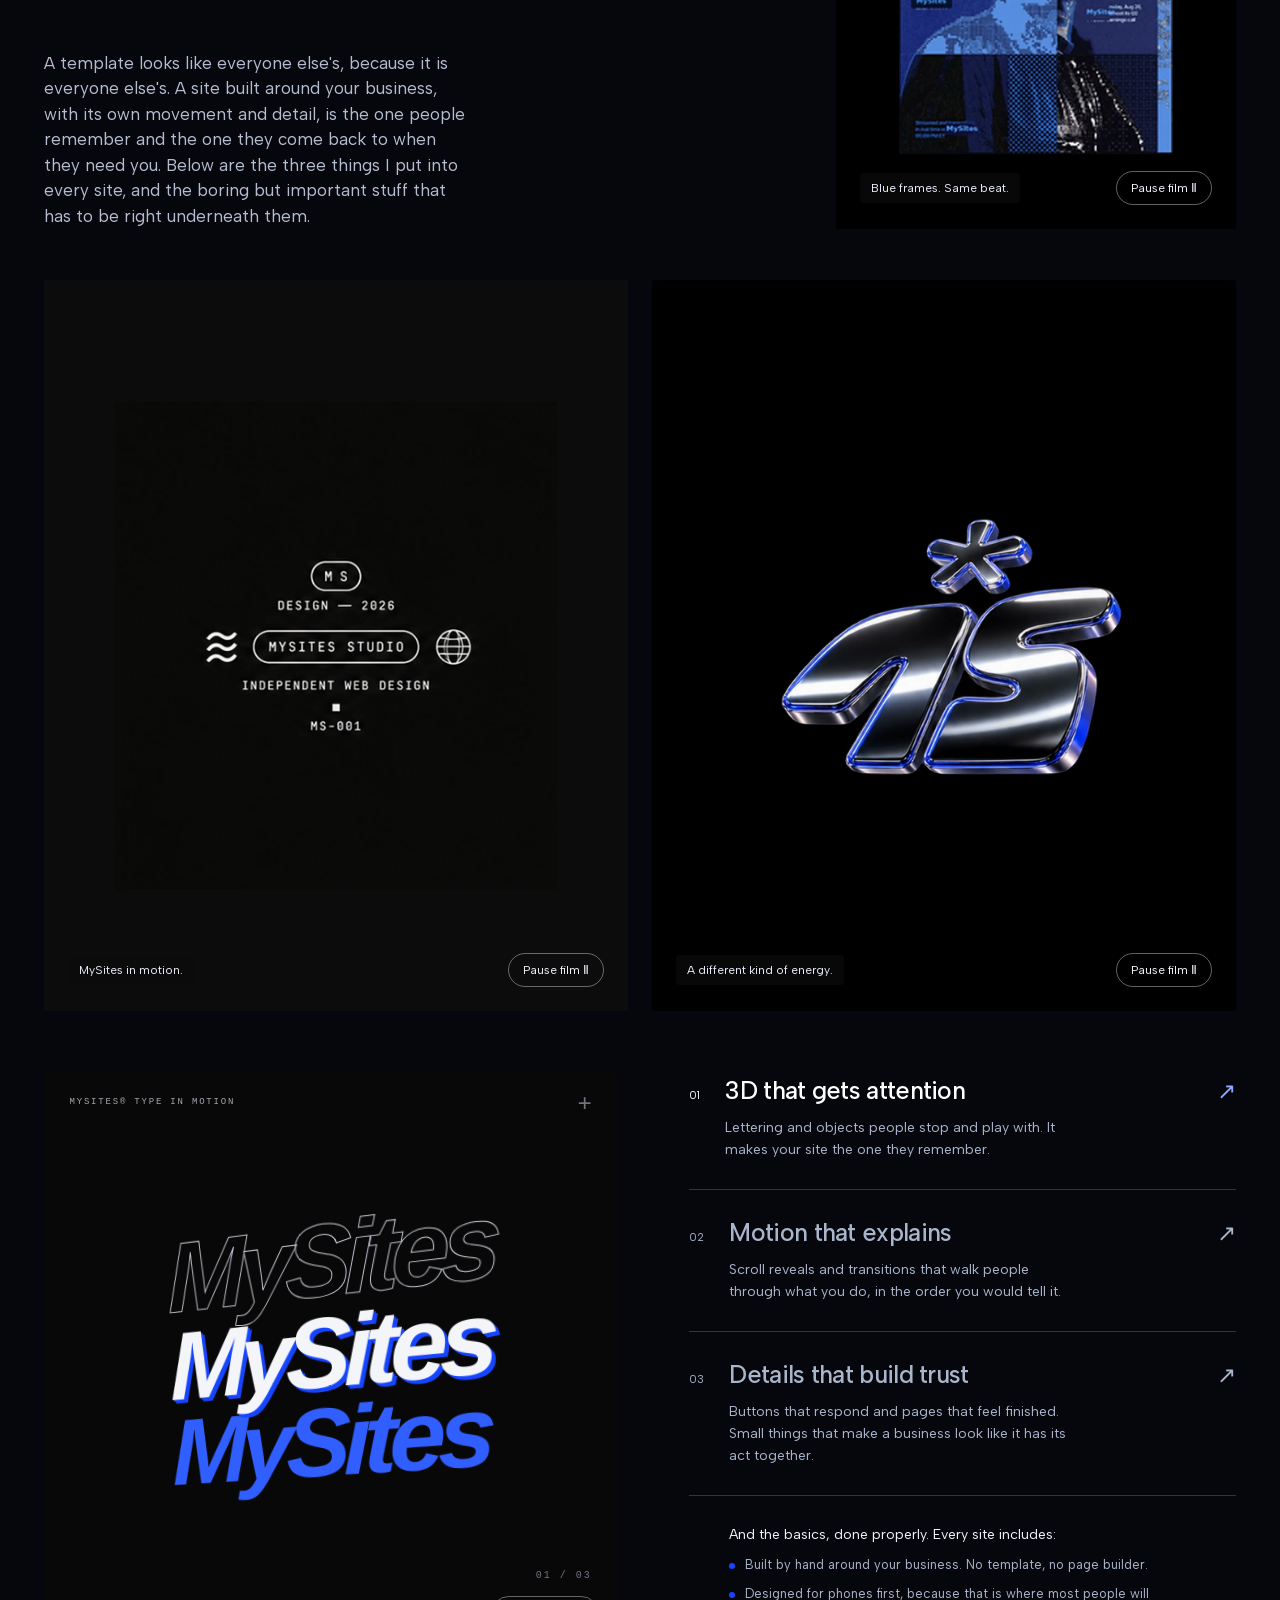
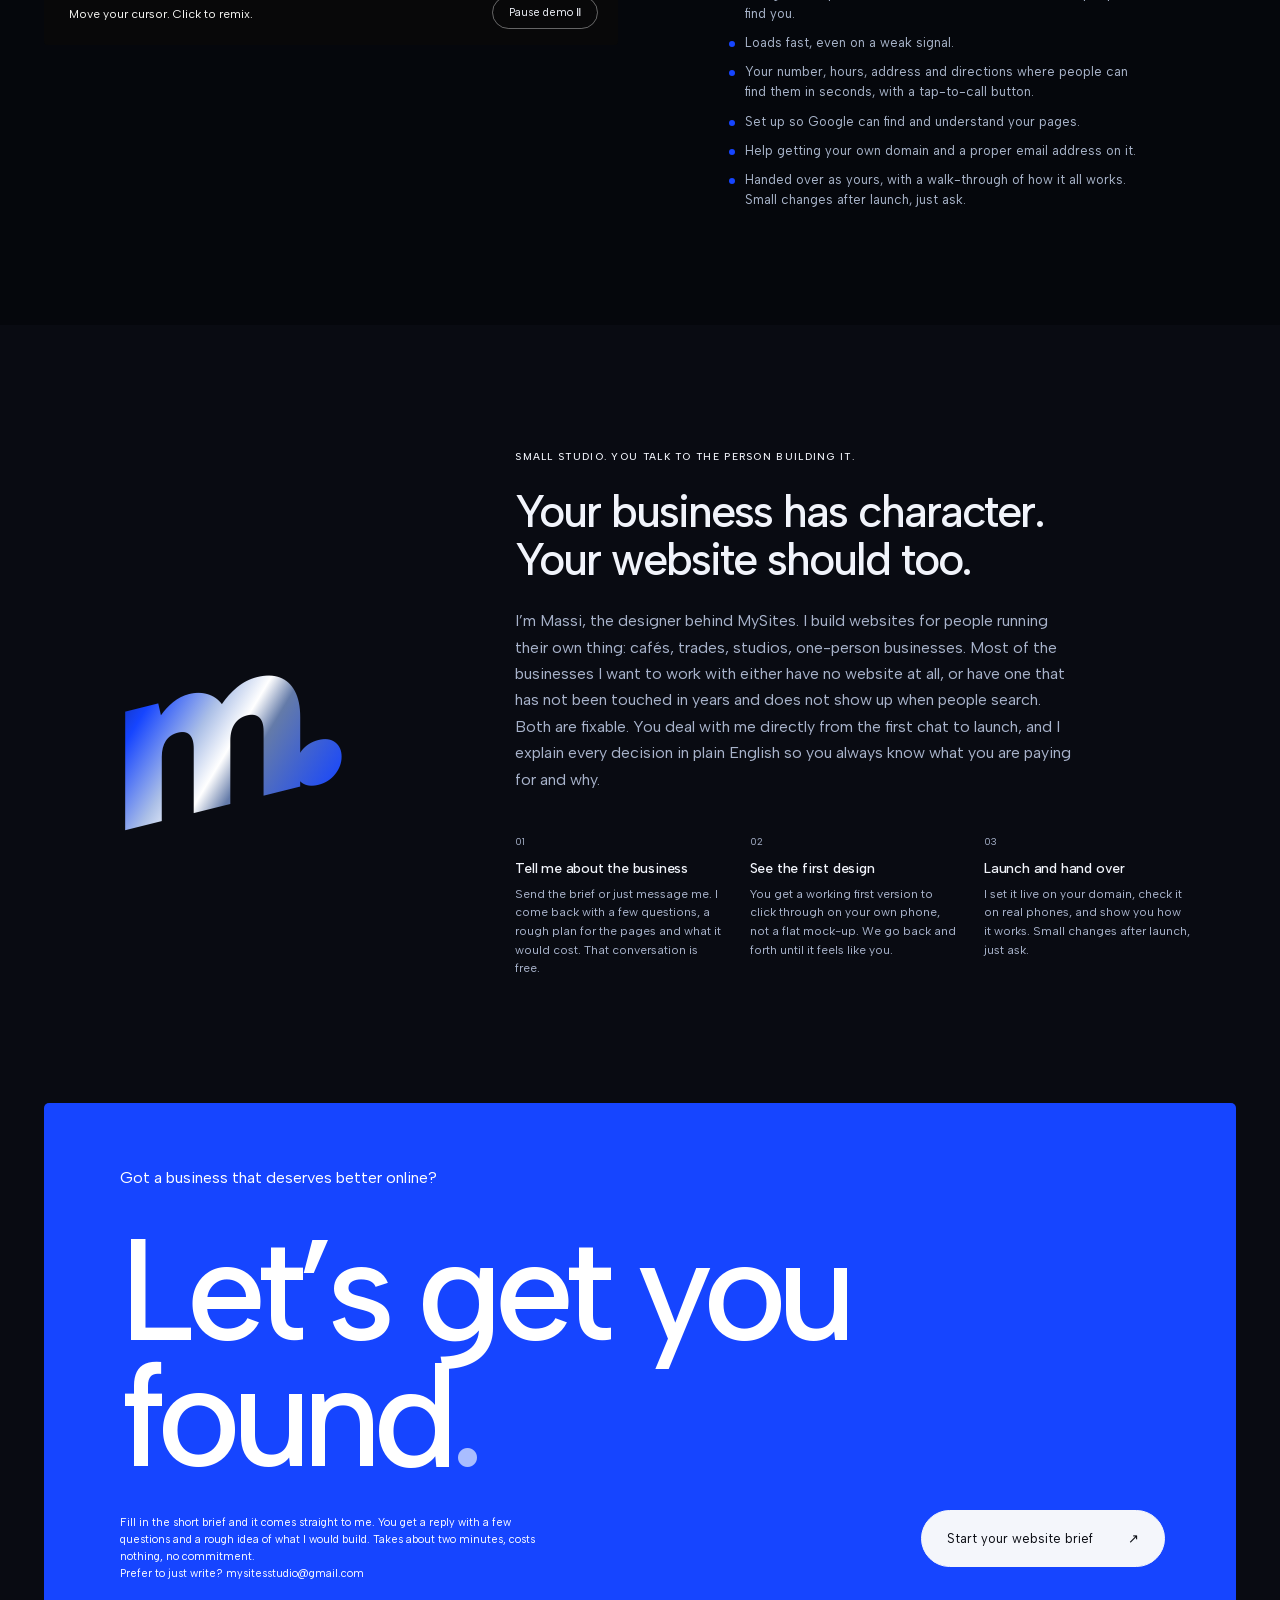
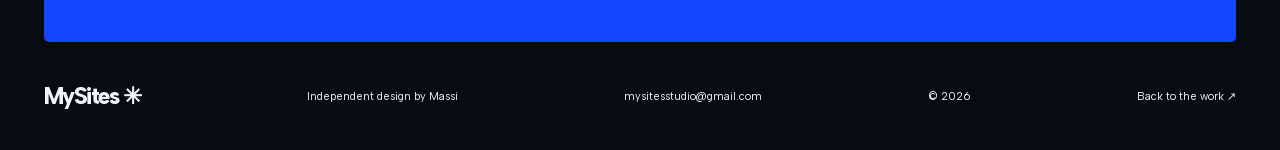
==== commit 91c6276a: "Brand films fill their panels, square corners Co-Authored-By: Claude Fable 5.1 <noreply@anthropic.co" ====
--- a/08-portfolio/index.html
+++ b/08-portfolio/index.html
@@ -7,7 +7,7 @@
 <meta name="theme-color" content="#090b12">
 <link rel="icon" href="data:image/svg+xml,%3Csvg xmlns='http://www.w3.org/2000/svg' viewBox='0 0 64 64'%3E%3Crect width='64' height='64' rx='12' fill='%23d4ff38'/%3E%3Ctext x='12' y='47' font-size='45' font-family='Arial' font-weight='bold'%3Em%3C/text%3E%3C/svg%3E">
 <link rel="preload" as="image" href="assets/mysites-chrome-gpt.png">
-<link rel="stylesheet" href="assets/vendor/lenis.css"><link rel="stylesheet" href="style.css?v=39">
+<link rel="stylesheet" href="assets/vendor/lenis.css"><link rel="stylesheet" href="style.css?v=40">
 </head>
 <body>
 <a class="skip" href="#work">Skip to work</a>
--- a/08-portfolio/style.css
+++ b/08-portfolio/style.css
@@ -192,3 +192,7 @@
 .play-intro .brand-ident{grid-area:f;aspect-ratio:4/5;height:auto;margin:0;justify-self:end;width:100%}
 .play-intro .brand-ident video{width:100%;height:100%;object-fit:contain}
 @media(max-width:700px){.play-intro{grid-template-columns:1fr;grid-template-areas:"h" "p" "f";row-gap:24px}.play-intro .brand-ident{justify-self:stretch}}
+
+/* v40: brand films fill their panels edge to edge, no rounded corners. */
+.brand-ident{border-radius:0}
+.brand-ident video,.brand-studies .brand-ident video,.play-intro .brand-ident video{object-fit:cover;width:100%;height:100%}
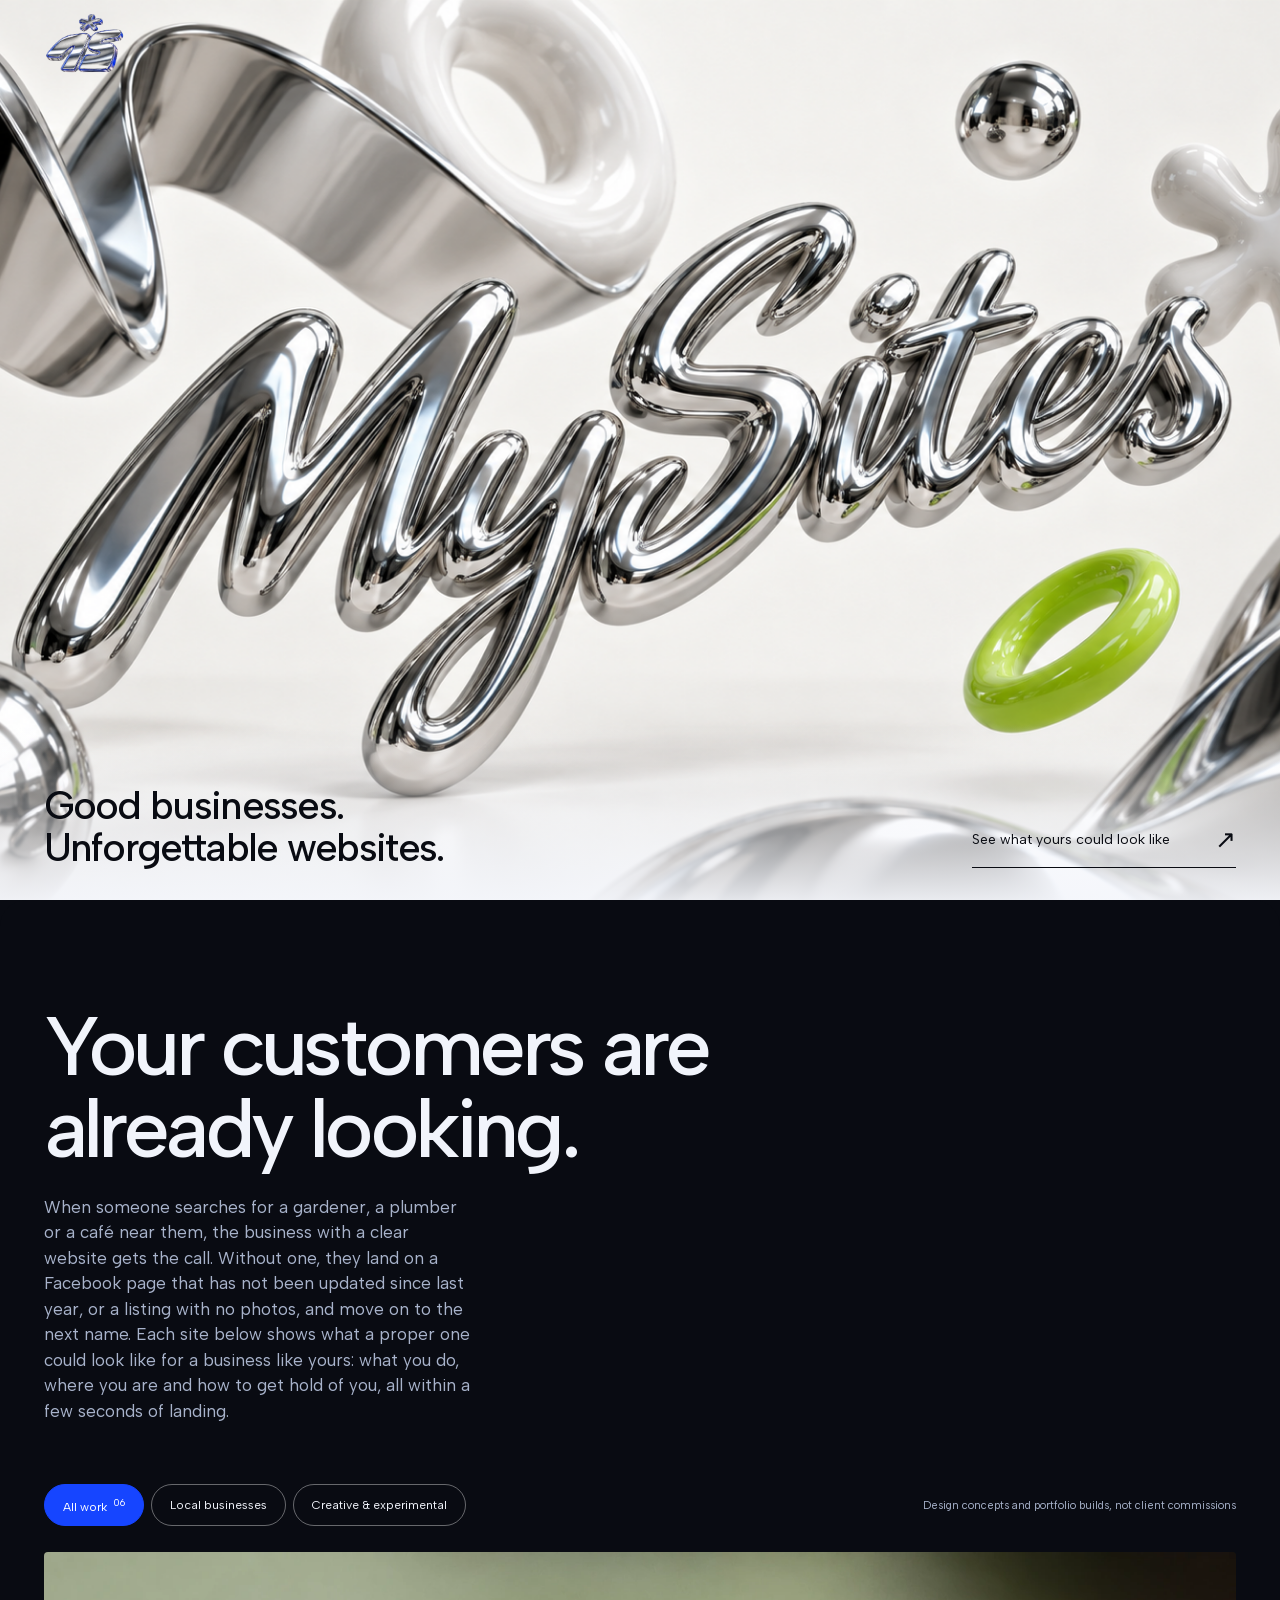
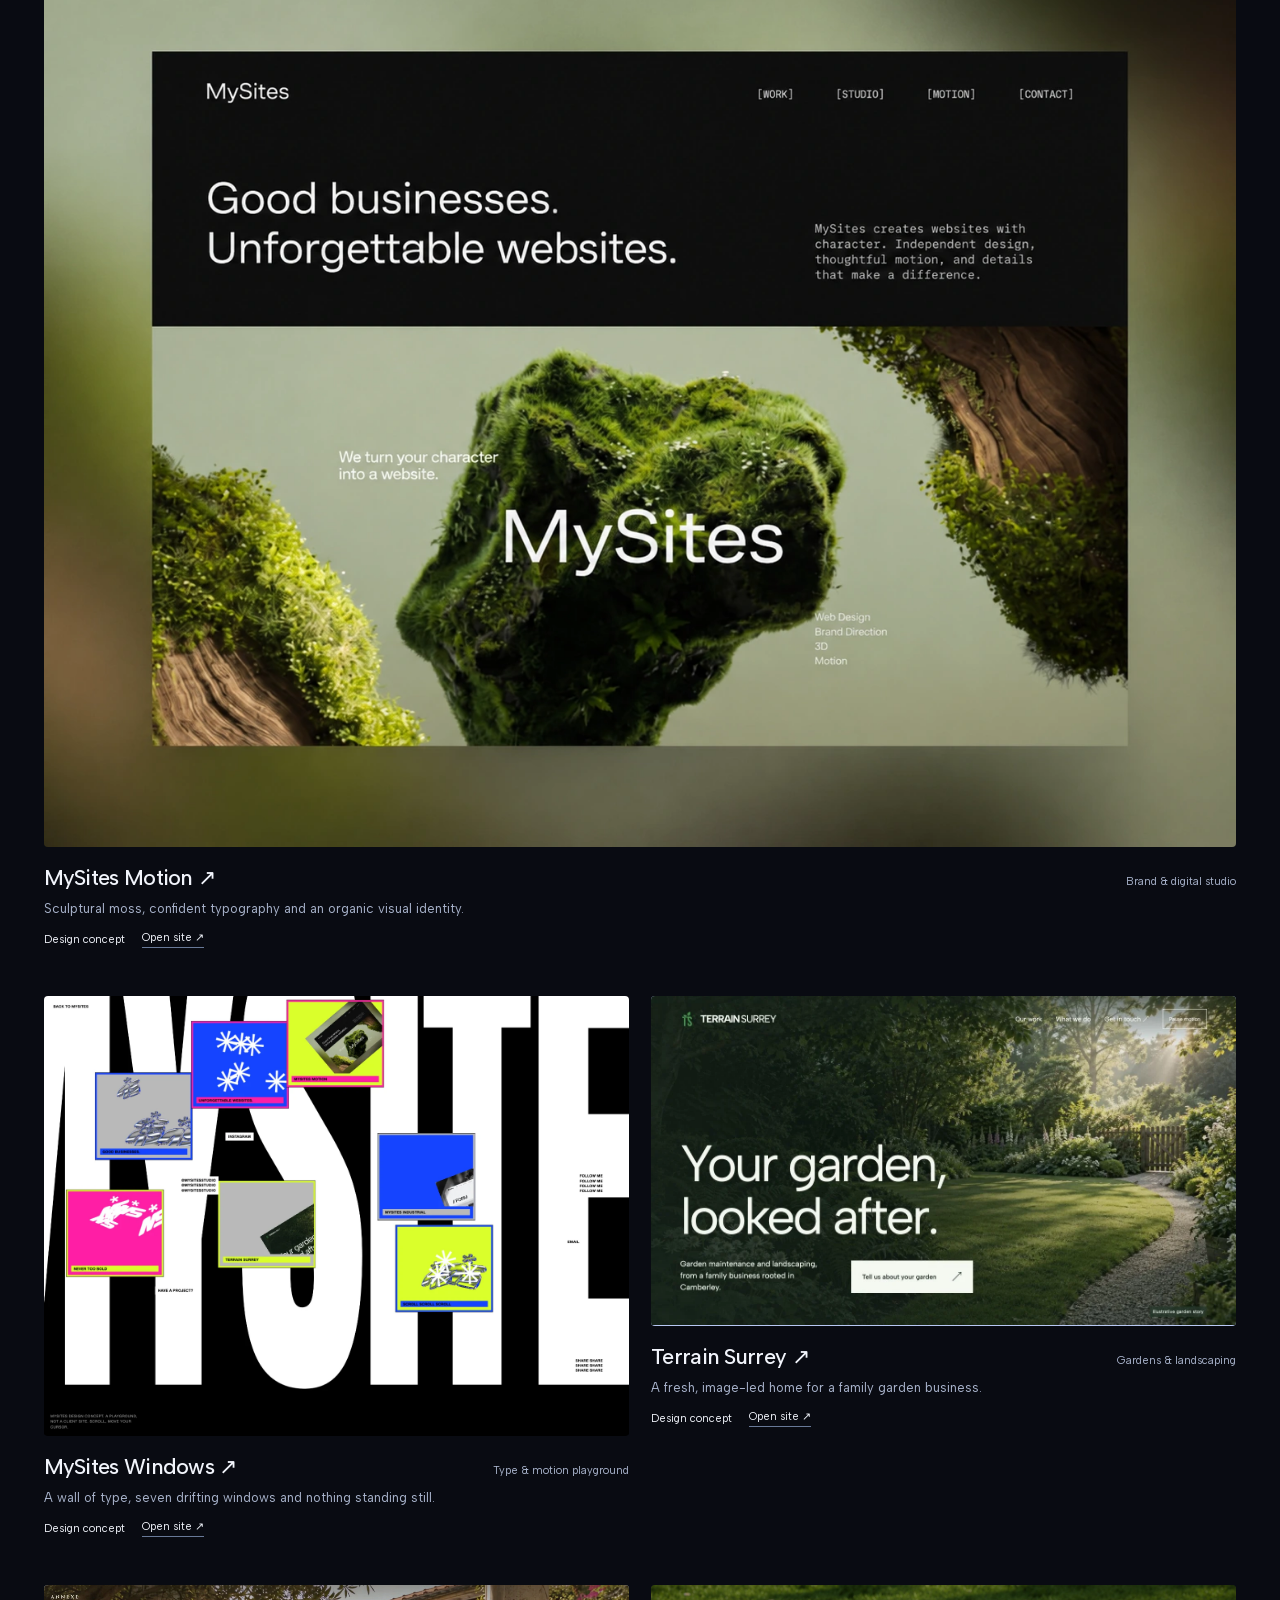
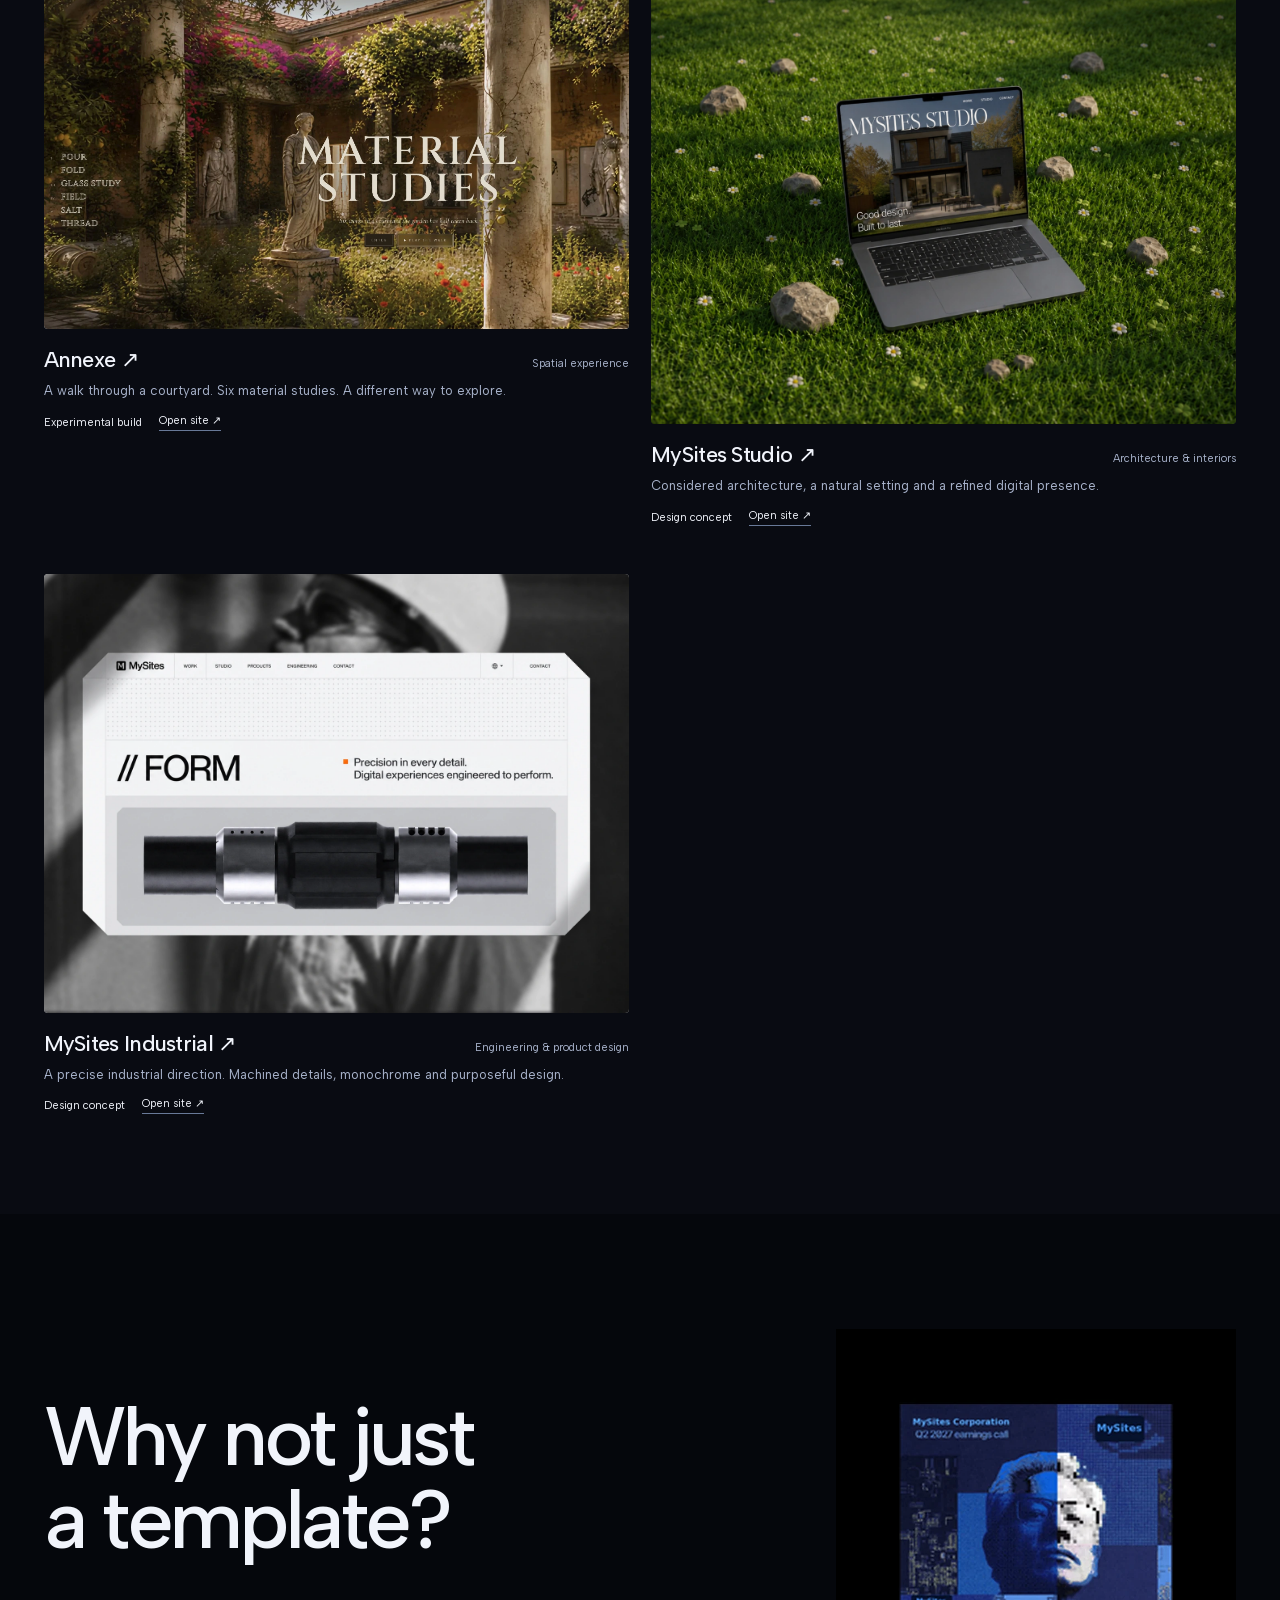
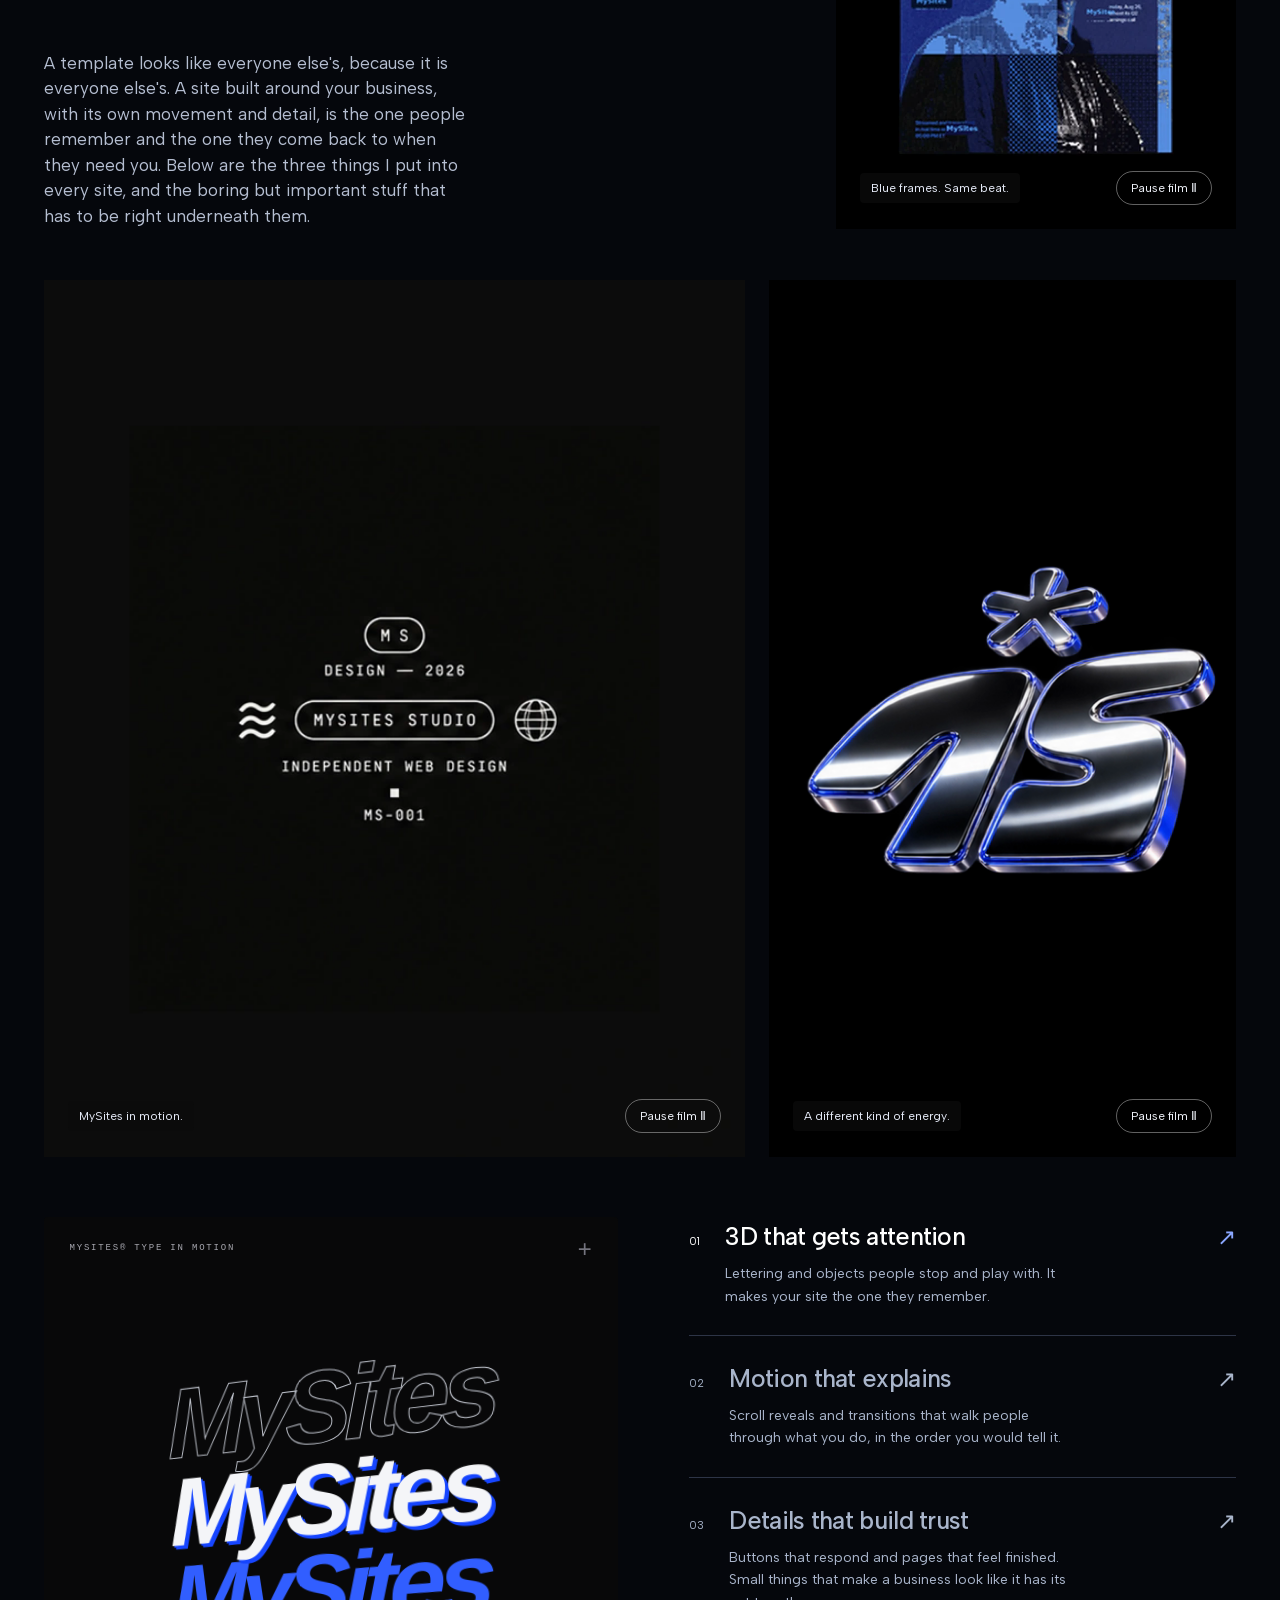
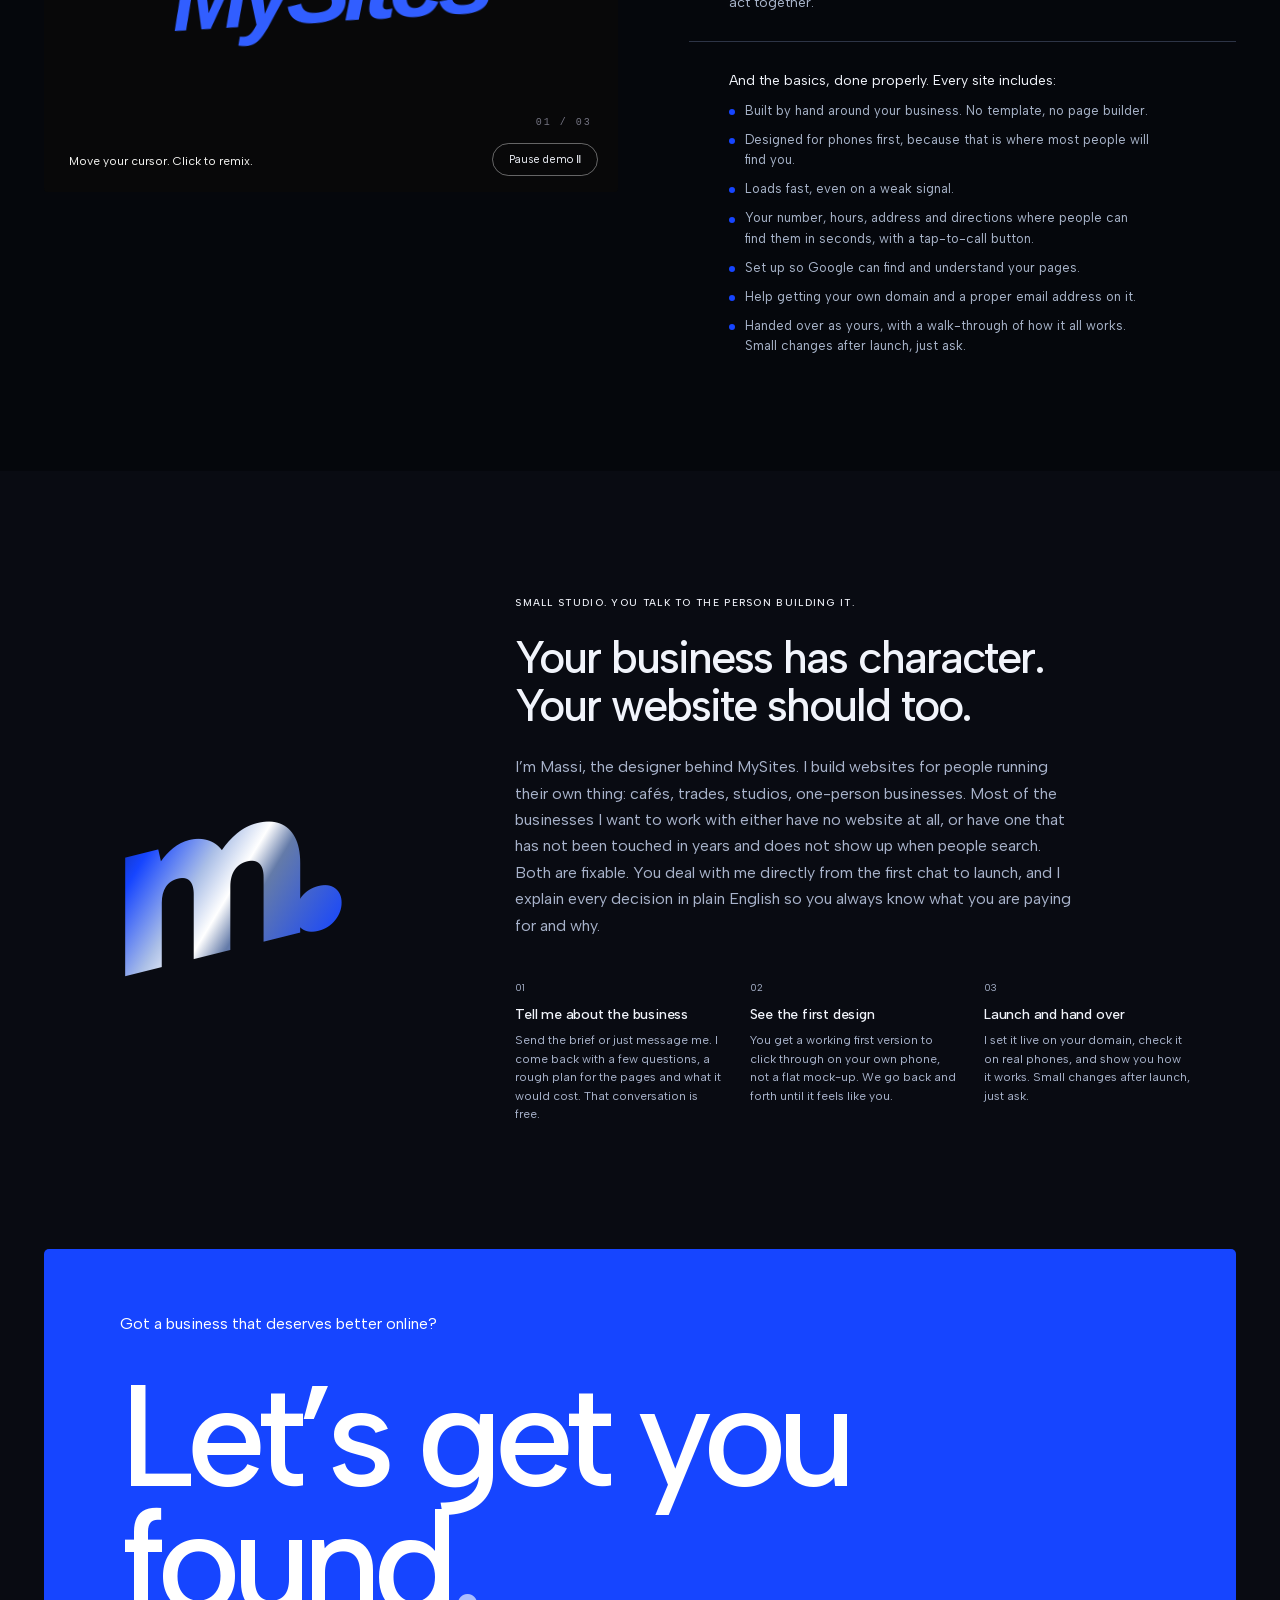
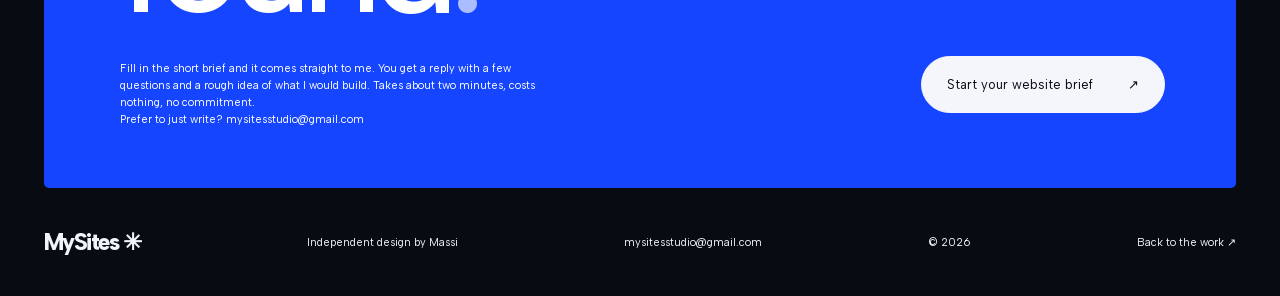
==== commit 32fc9adc: "Larger monochrome ident, montage at 90 percent speed Co-Authored-By: Claude Fable 5.1 <noreply@anthr" ====
--- a/08-portfolio/index.html
+++ b/08-portfolio/index.html
@@ -7,7 +7,7 @@
 <meta name="theme-color" content="#090b12">
 <link rel="icon" href="data:image/svg+xml,%3Csvg xmlns='http://www.w3.org/2000/svg' viewBox='0 0 64 64'%3E%3Crect width='64' height='64' rx='12' fill='%23d4ff38'/%3E%3Ctext x='12' y='47' font-size='45' font-family='Arial' font-weight='bold'%3Em%3C/text%3E%3C/svg%3E">
 <link rel="preload" as="image" href="assets/mysites-chrome-gpt.png">
-<link rel="stylesheet" href="assets/vendor/lenis.css"><link rel="stylesheet" href="style.css?v=40">
+<link rel="stylesheet" href="assets/vendor/lenis.css"><link rel="stylesheet" href="style.css?v=41">
 </head>
 <body>
 <a class="skip" href="#work">Skip to work</a>
@@ -47,5 +47,5 @@
 <dialog id="brief-dialog" aria-labelledby="brief-title"><form id="brief-form"><div class="dialog-top"><p class="kicker">YOUR PROJECT BRIEF</p><button type="button" id="close-brief" aria-label="Close project brief">×</button></div><h2 id="brief-title">Tell me about it.</h2><p class="brief-note">This opens an email to mysitesstudio@gmail.com with your answers filled in. Nothing is stored on this site.</p><label for="business">Business name</label><input id="business" name="business" required maxlength="120" autocomplete="organization"><label for="service">What do you need?</label><select id="service" name="service"><option>A first website</option><option>A website refresh</option><option>A portfolio or creative site</option><option>3D and animation</option></select><label for="details">A little about your project</label><textarea id="details" name="details" required maxlength="3000" rows="4" placeholder="What do you do, and what should the website get people to do? Call, book, visit, order?"></textarea><button class="save-brief" type="submit">Email your brief ↗</button><p id="brief-status" role="status"></p></form></dialog>
 
 <script src="identity.js?v=1" defer></script><script type="module" src="scroll.js?v=2"></script>
-<script src="main.js?v=19" defer></script><script type="module" src="hero.js?v=12"></script>
+<script src="main.js?v=20" defer></script><script type="module" src="hero.js?v=12"></script>
 </body></html>
--- a/08-portfolio/style.css
+++ b/08-portfolio/style.css
@@ -196,3 +196,8 @@
 /* v40: brand films fill their panels edge to edge, no rounded corners. */
 .brand-ident{border-radius:0}
 .brand-ident video,.brand-studies .brand-ident video,.play-intro .brand-ident video{object-fit:cover;width:100%;height:100%}
+
+/* v41: monochrome ident takes the larger share of the pair; the montage stretches to match its height. */
+.brand-studies{grid-template-columns:3fr 2fr;align-items:stretch}
+.brand-studies>figure.brand-ident:last-child{aspect-ratio:auto;min-height:0}
+@media(max-width:700px){.brand-studies{grid-template-columns:1fr}.brand-studies>figure.brand-ident:last-child{aspect-ratio:4/5}}
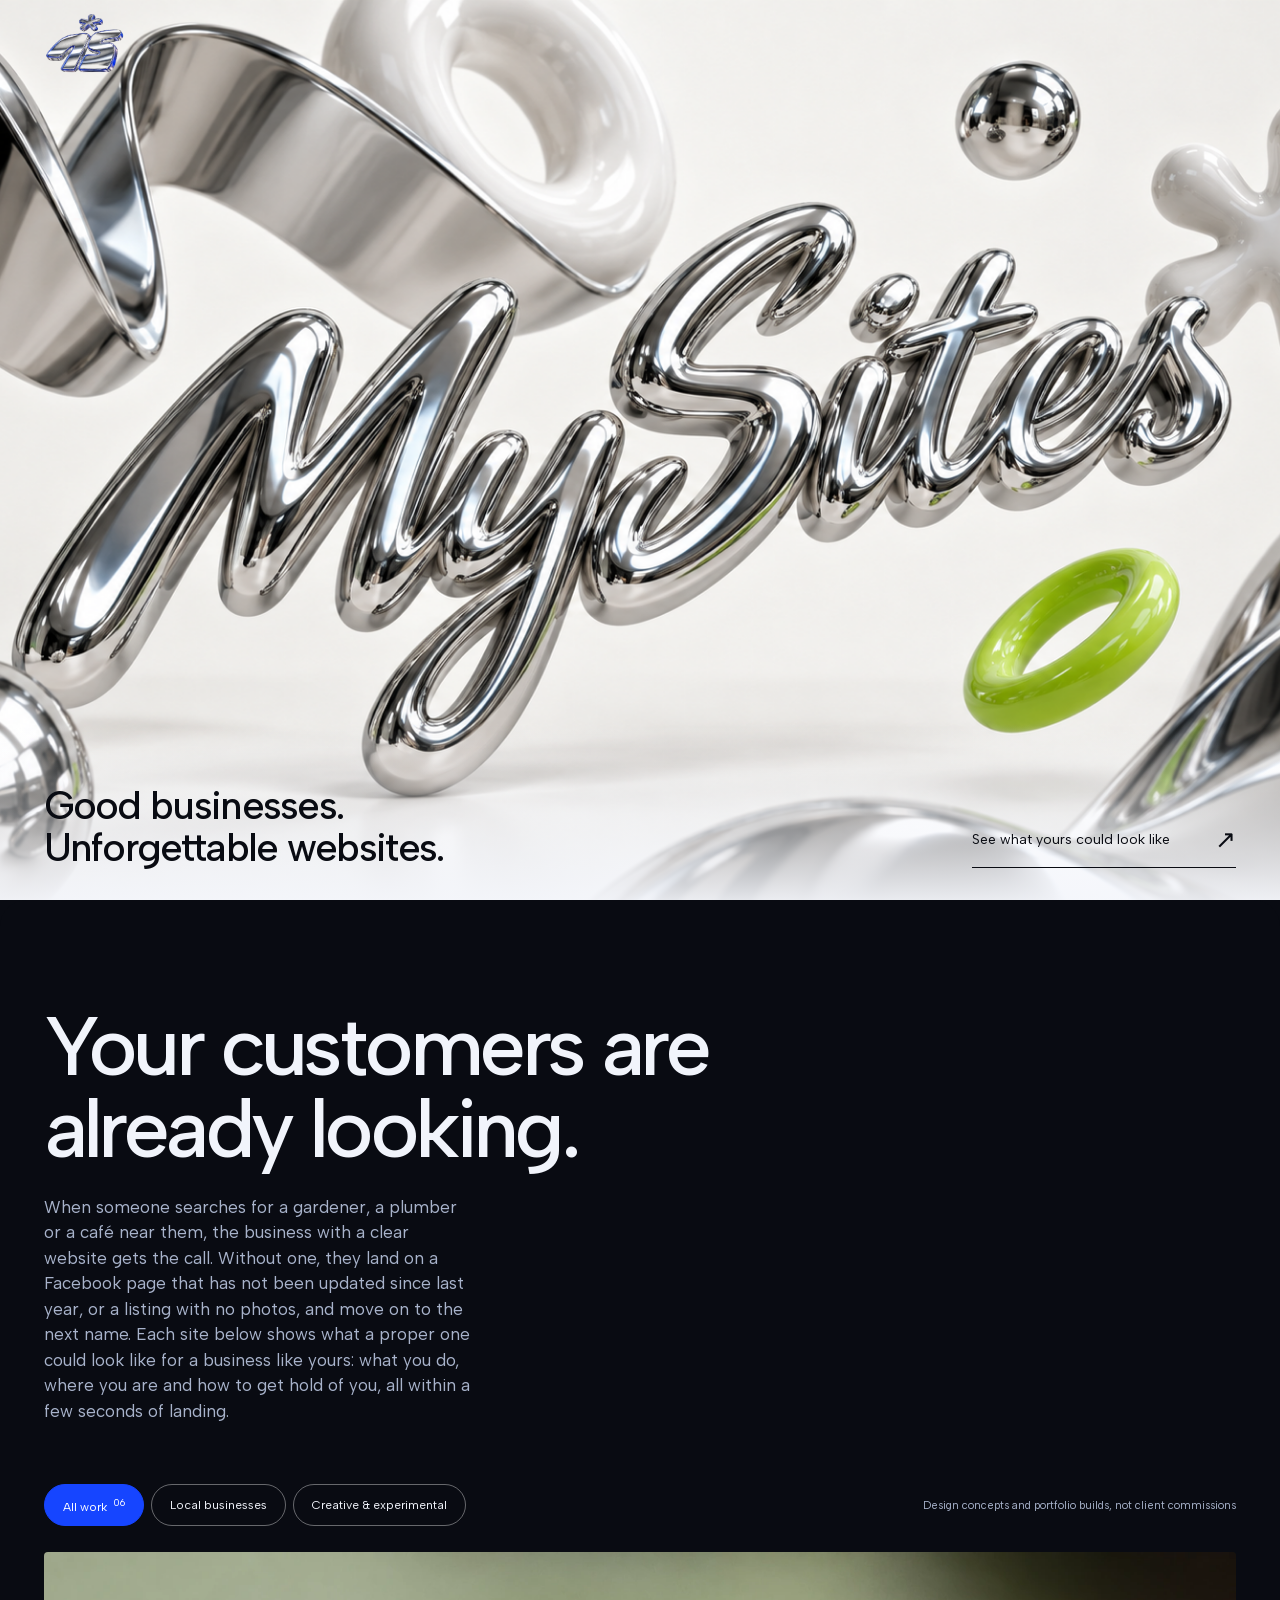
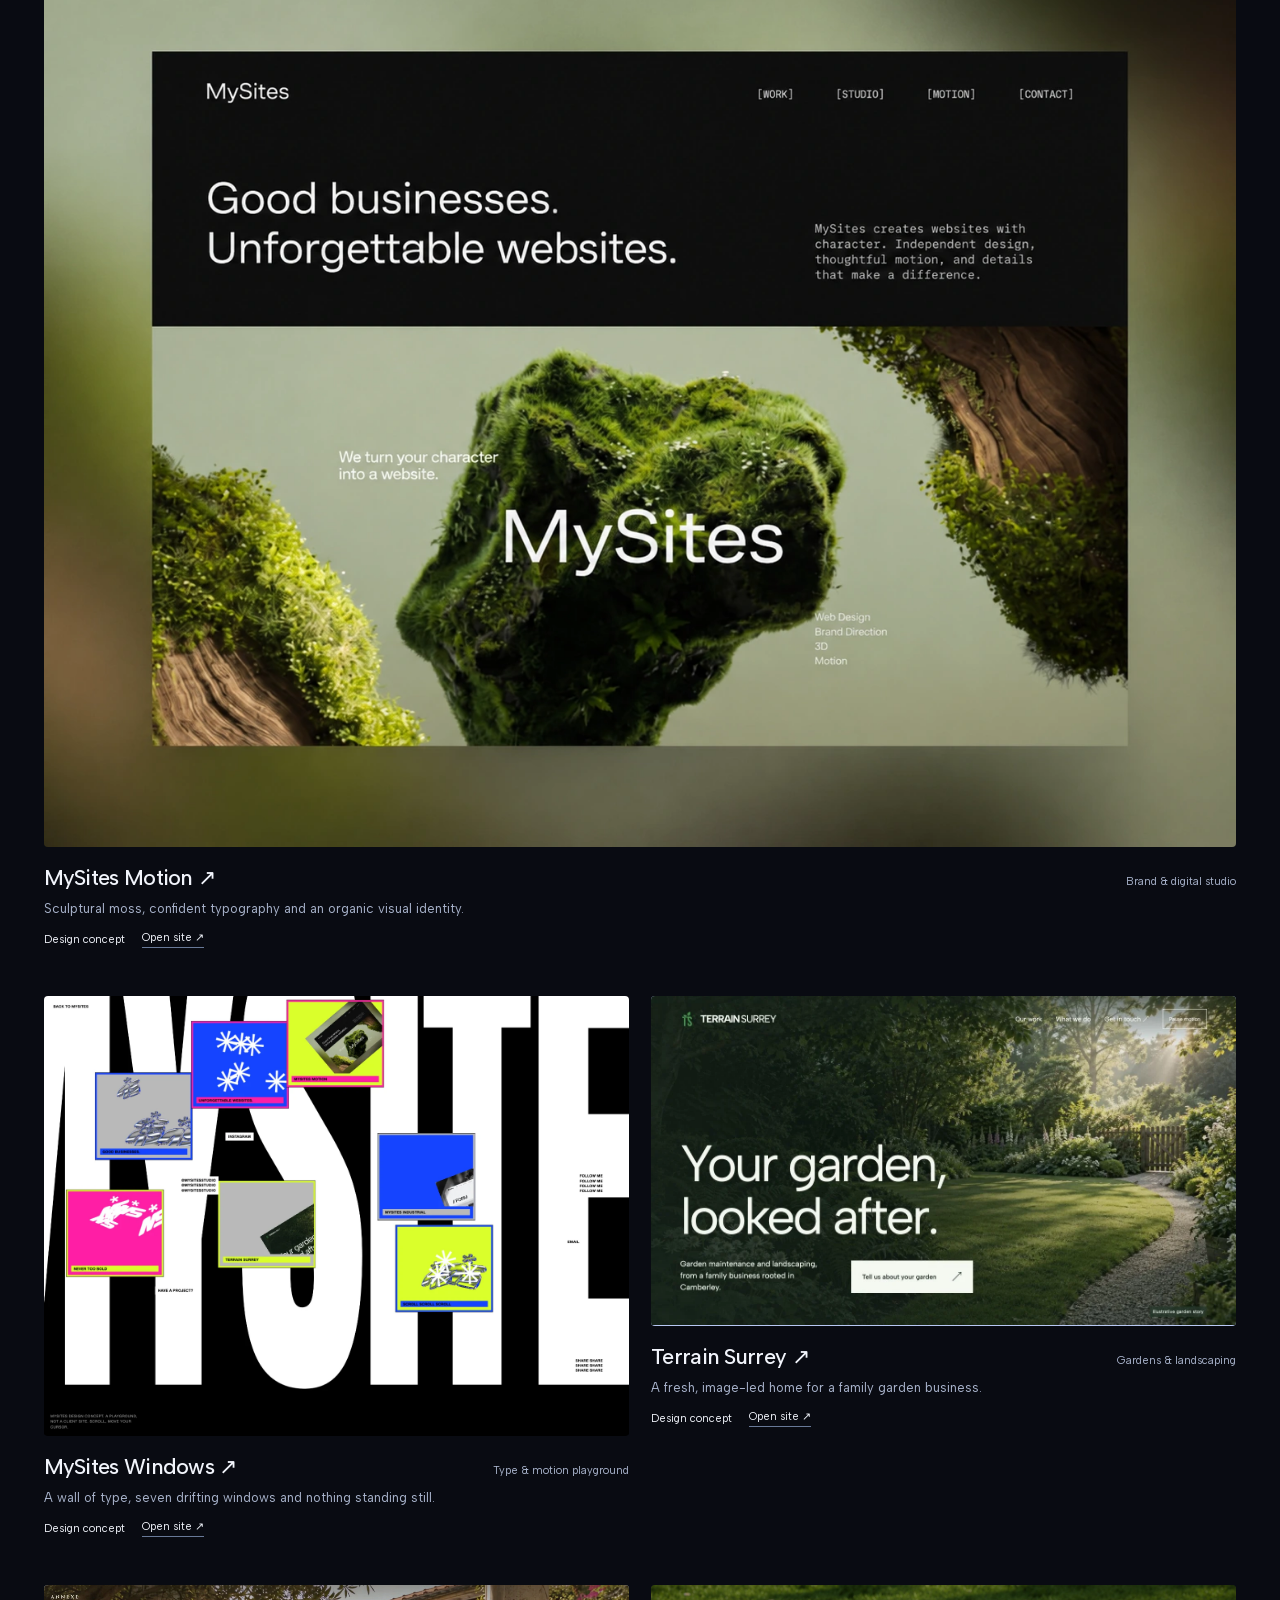
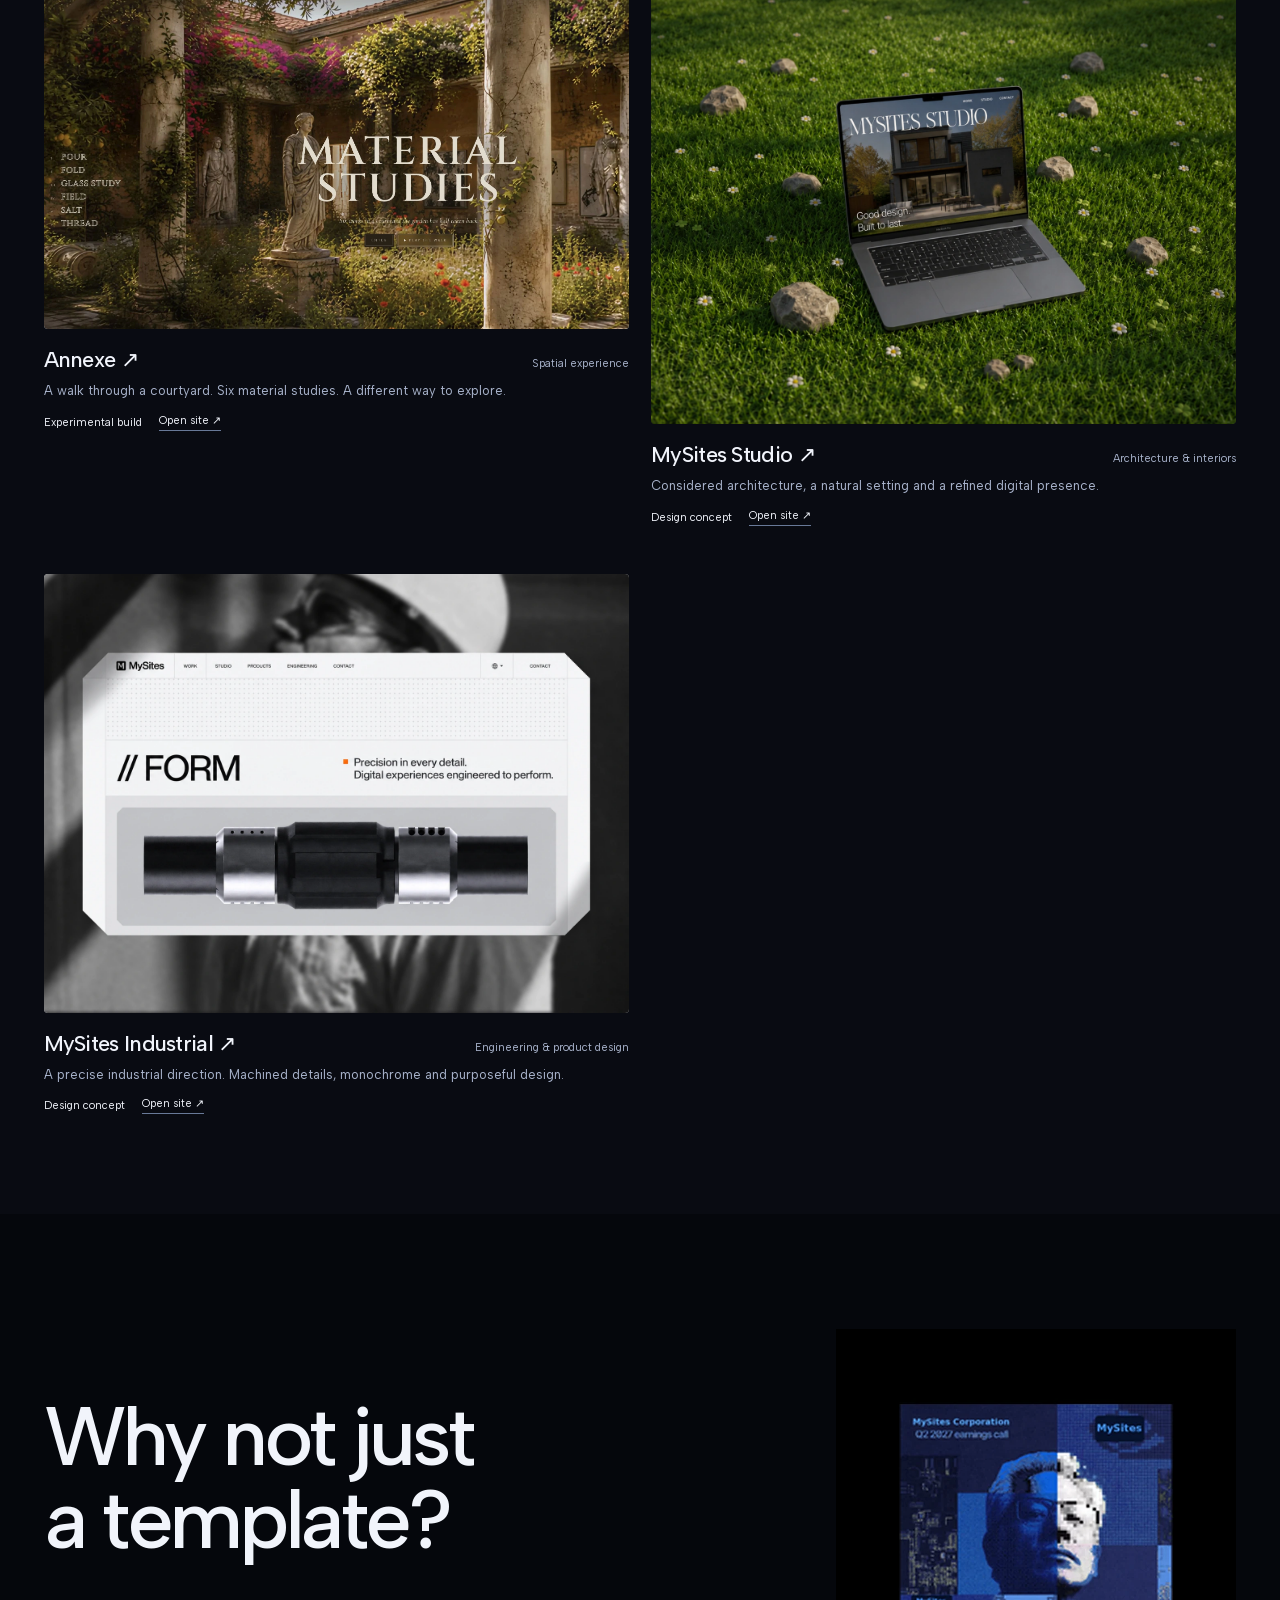
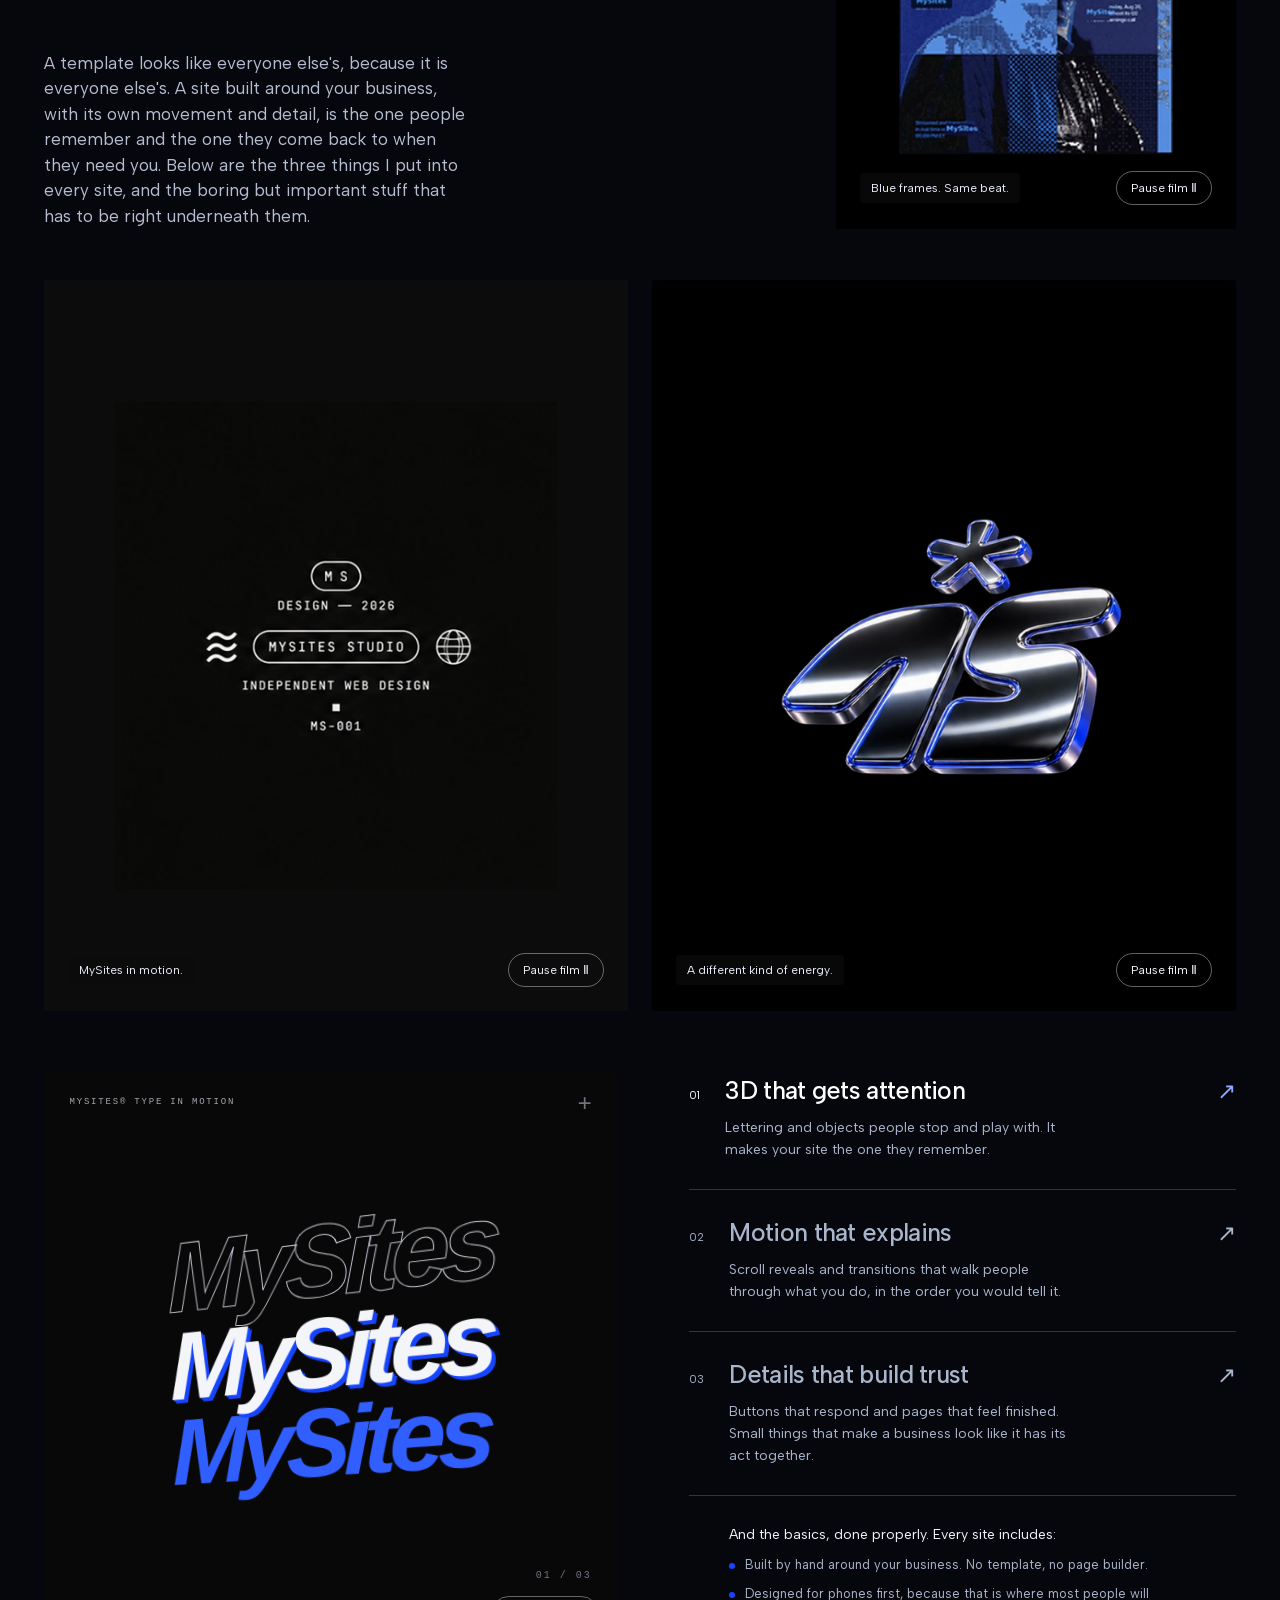
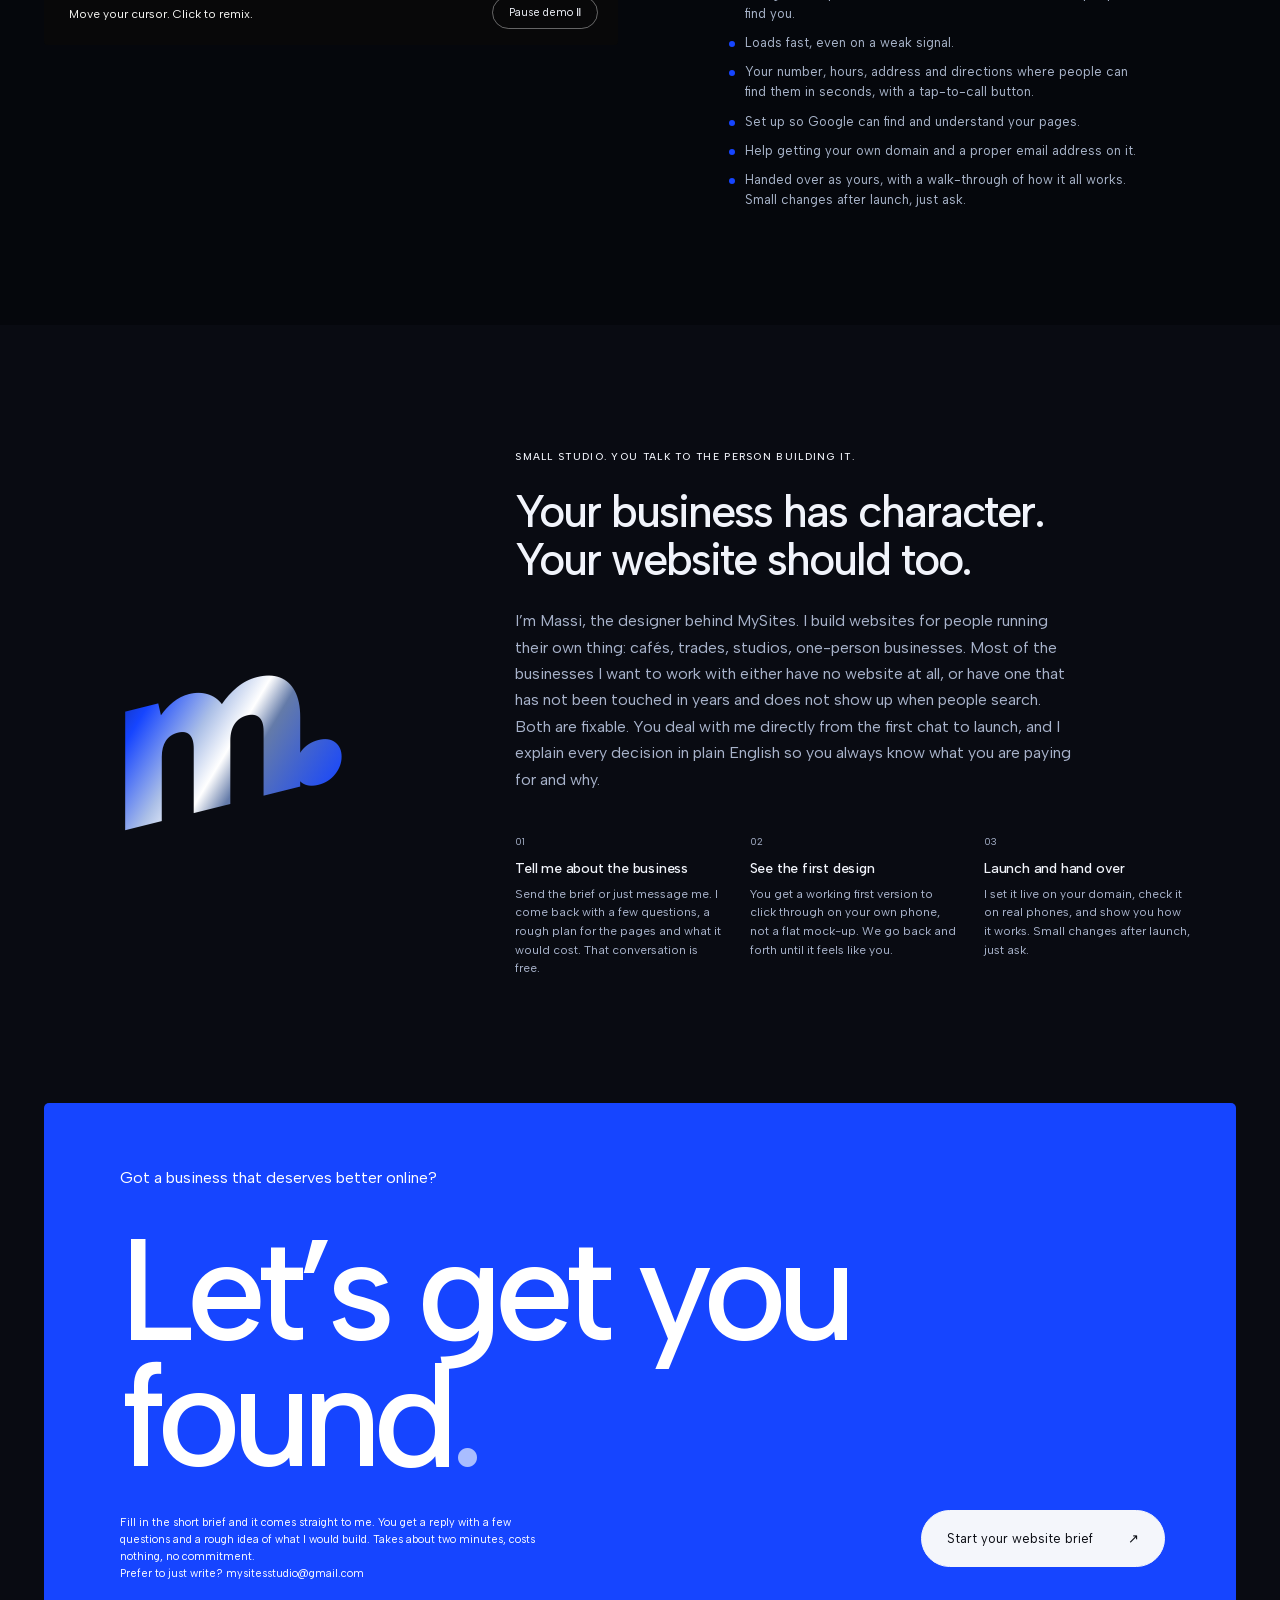
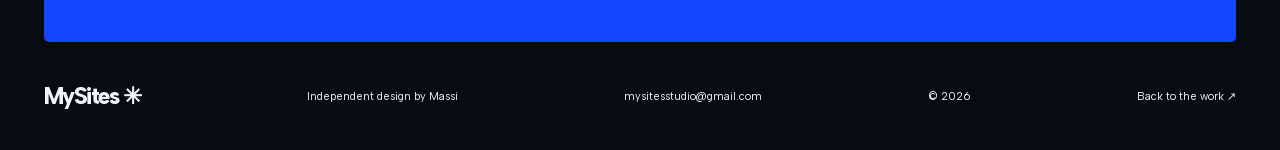
==== commit 8b546ffd: "Revert ident size change, keep montage speed Co-Authored-By: Claude Fable 5.1 <noreply@anthropic.com" ====
--- a/08-portfolio/index.html
+++ b/08-portfolio/index.html
@@ -7,7 +7,7 @@
 <meta name="theme-color" content="#090b12">
 <link rel="icon" href="data:image/svg+xml,%3Csvg xmlns='http://www.w3.org/2000/svg' viewBox='0 0 64 64'%3E%3Crect width='64' height='64' rx='12' fill='%23d4ff38'/%3E%3Ctext x='12' y='47' font-size='45' font-family='Arial' font-weight='bold'%3Em%3C/text%3E%3C/svg%3E">
 <link rel="preload" as="image" href="assets/mysites-chrome-gpt.png">
-<link rel="stylesheet" href="assets/vendor/lenis.css"><link rel="stylesheet" href="style.css?v=41">
+<link rel="stylesheet" href="assets/vendor/lenis.css"><link rel="stylesheet" href="style.css?v=42">
 </head>
 <body>
 <a class="skip" href="#work">Skip to work</a>
--- a/08-portfolio/style.css
+++ b/08-portfolio/style.css
@@ -197,7 +197,4 @@
 .brand-ident{border-radius:0}
 .brand-ident video,.brand-studies .brand-ident video,.play-intro .brand-ident video{object-fit:cover;width:100%;height:100%}
 
-/* v41: monochrome ident takes the larger share of the pair; the montage stretches to match its height. */
-.brand-studies{grid-template-columns:3fr 2fr;align-items:stretch}
-.brand-studies>figure.brand-ident:last-child{aspect-ratio:auto;min-height:0}
-@media(max-width:700px){.brand-studies{grid-template-columns:1fr}.brand-studies>figure.brand-ident:last-child{aspect-ratio:4/5}}
+/* v42: brand films back to an equal pair. Montage keeps its 90 percent speed. */
